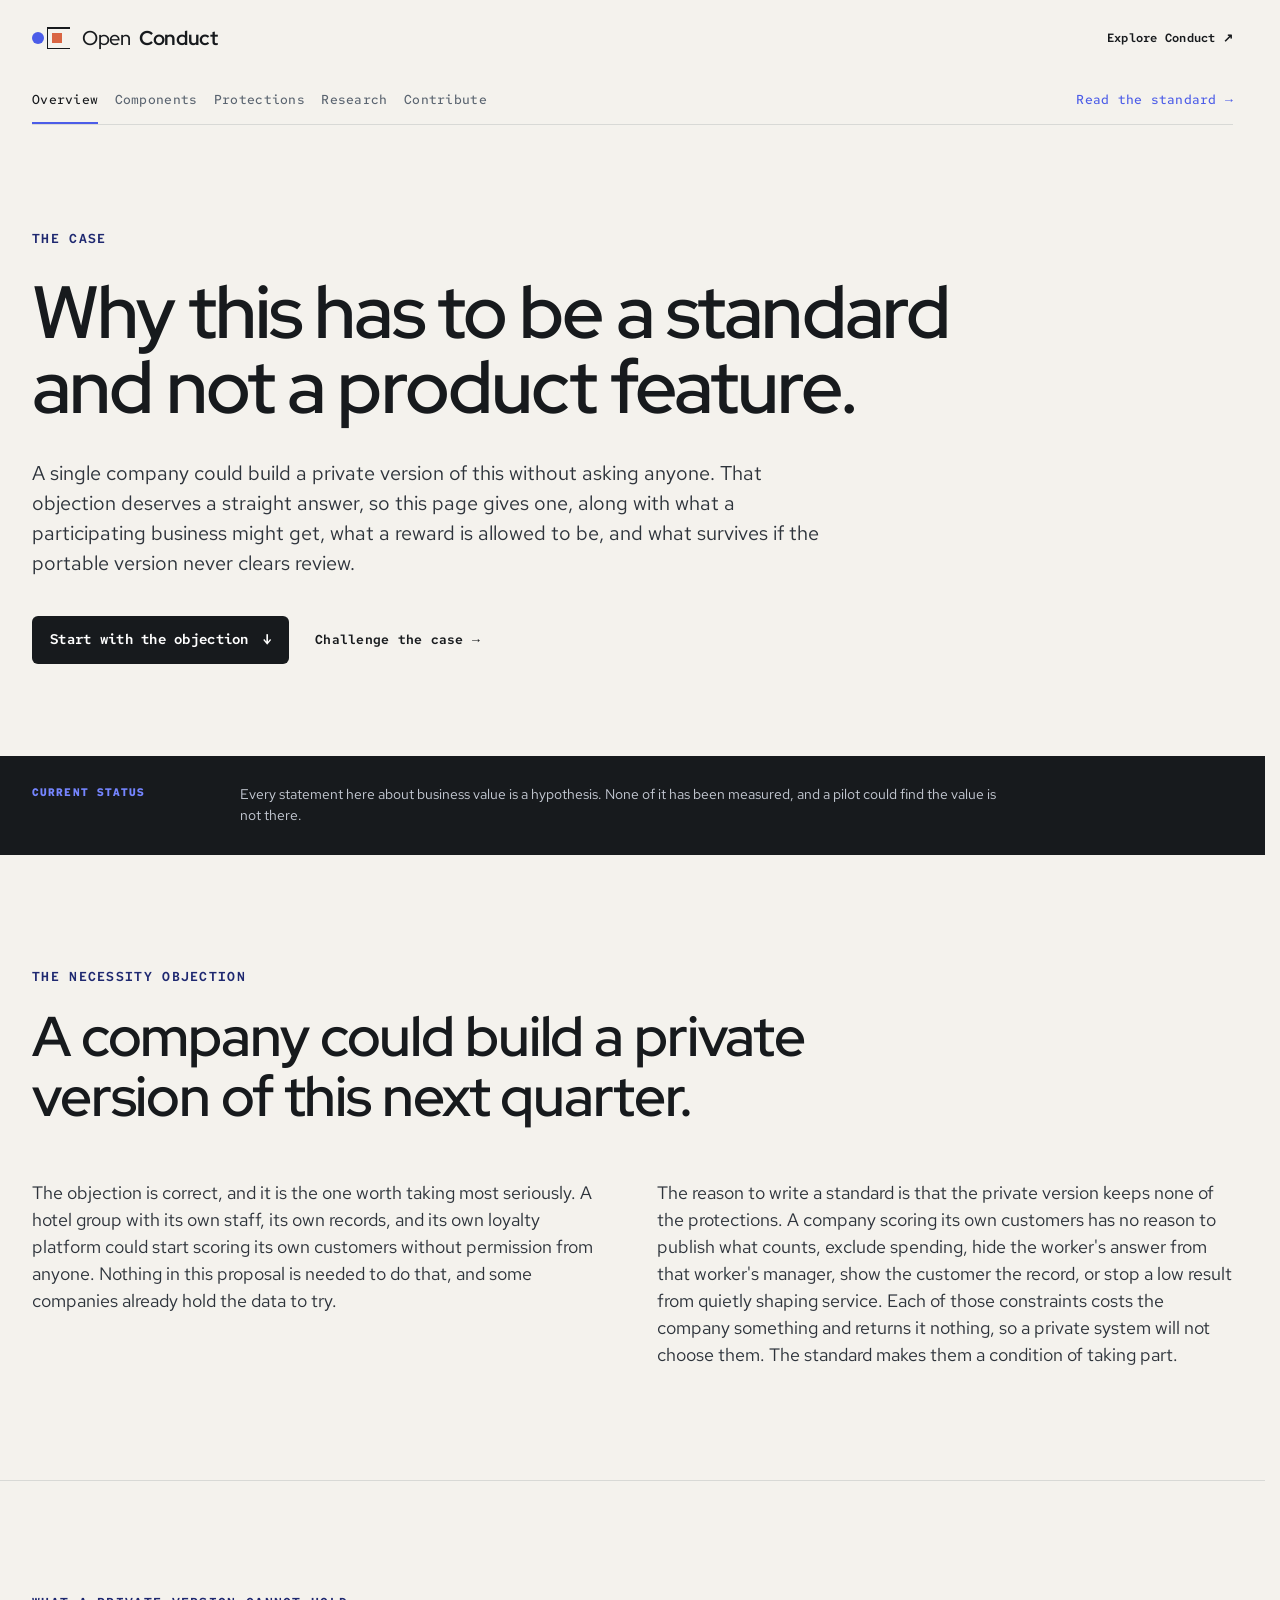
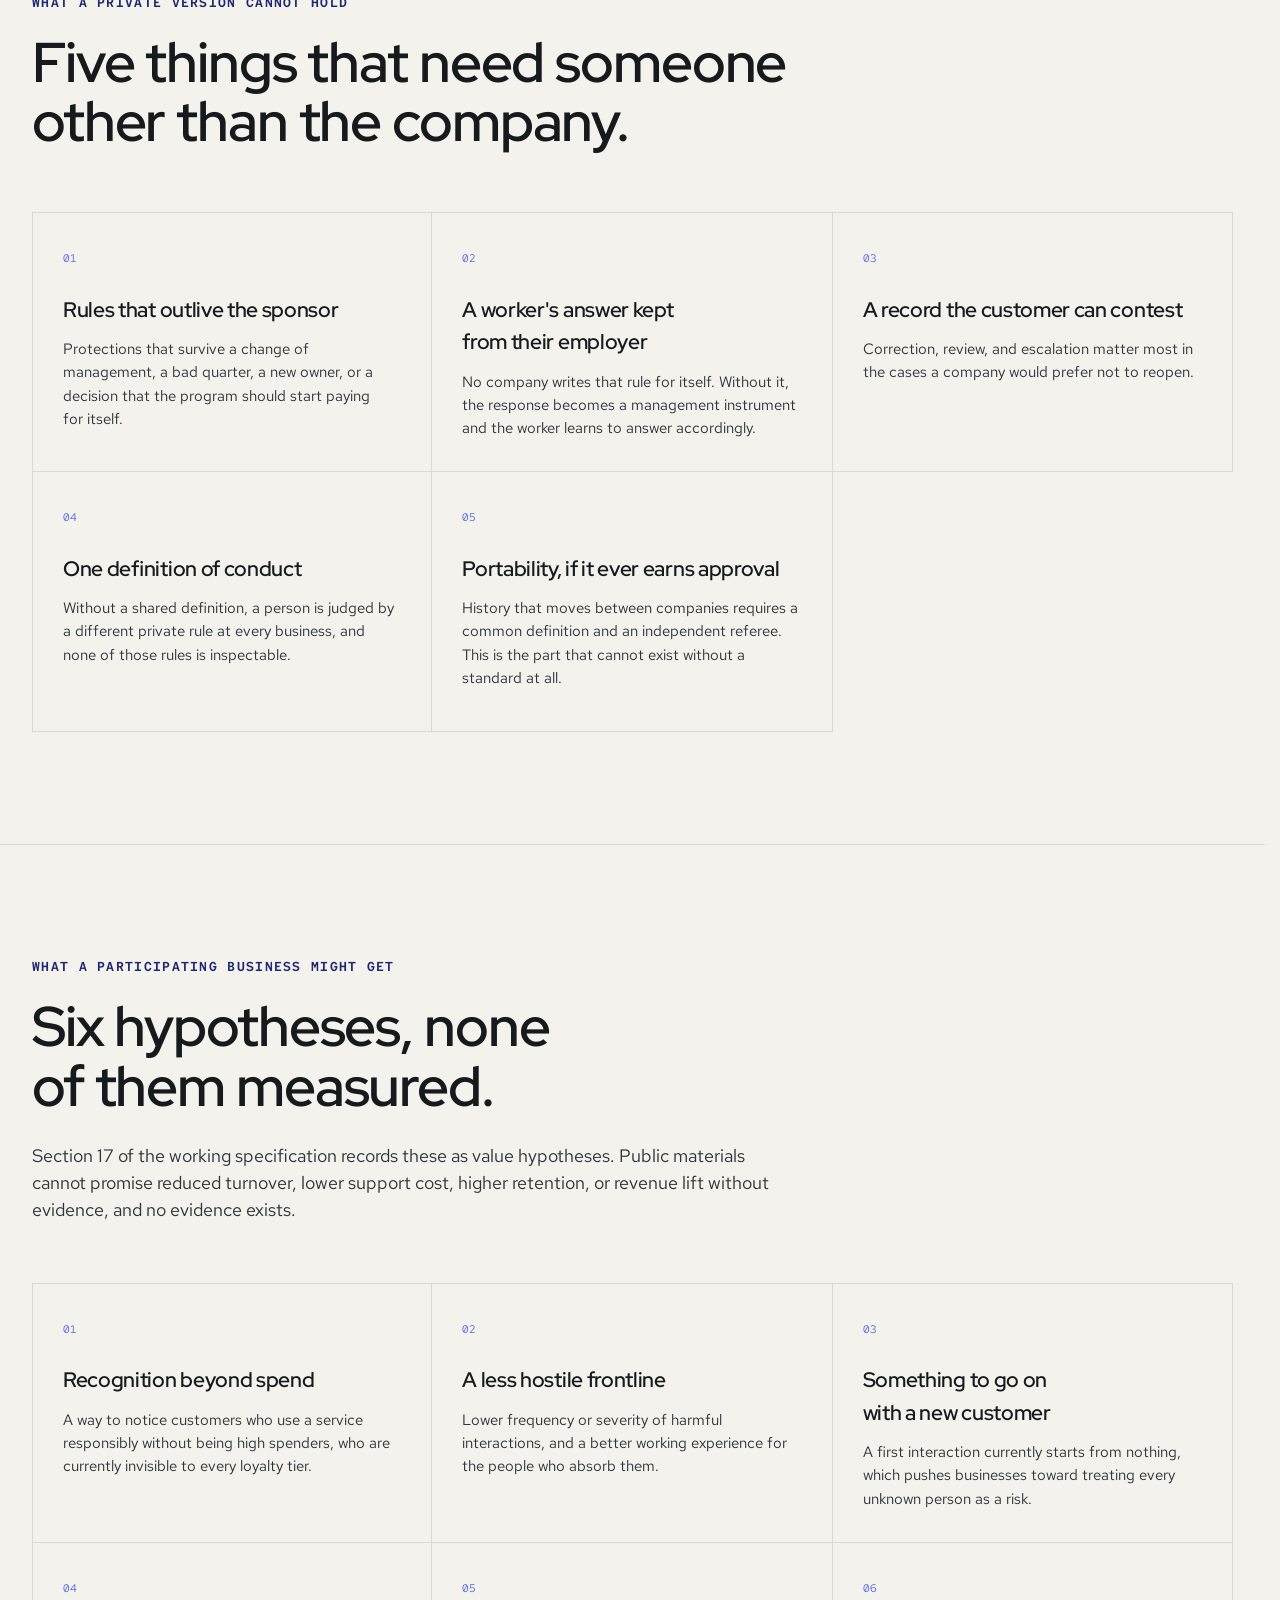
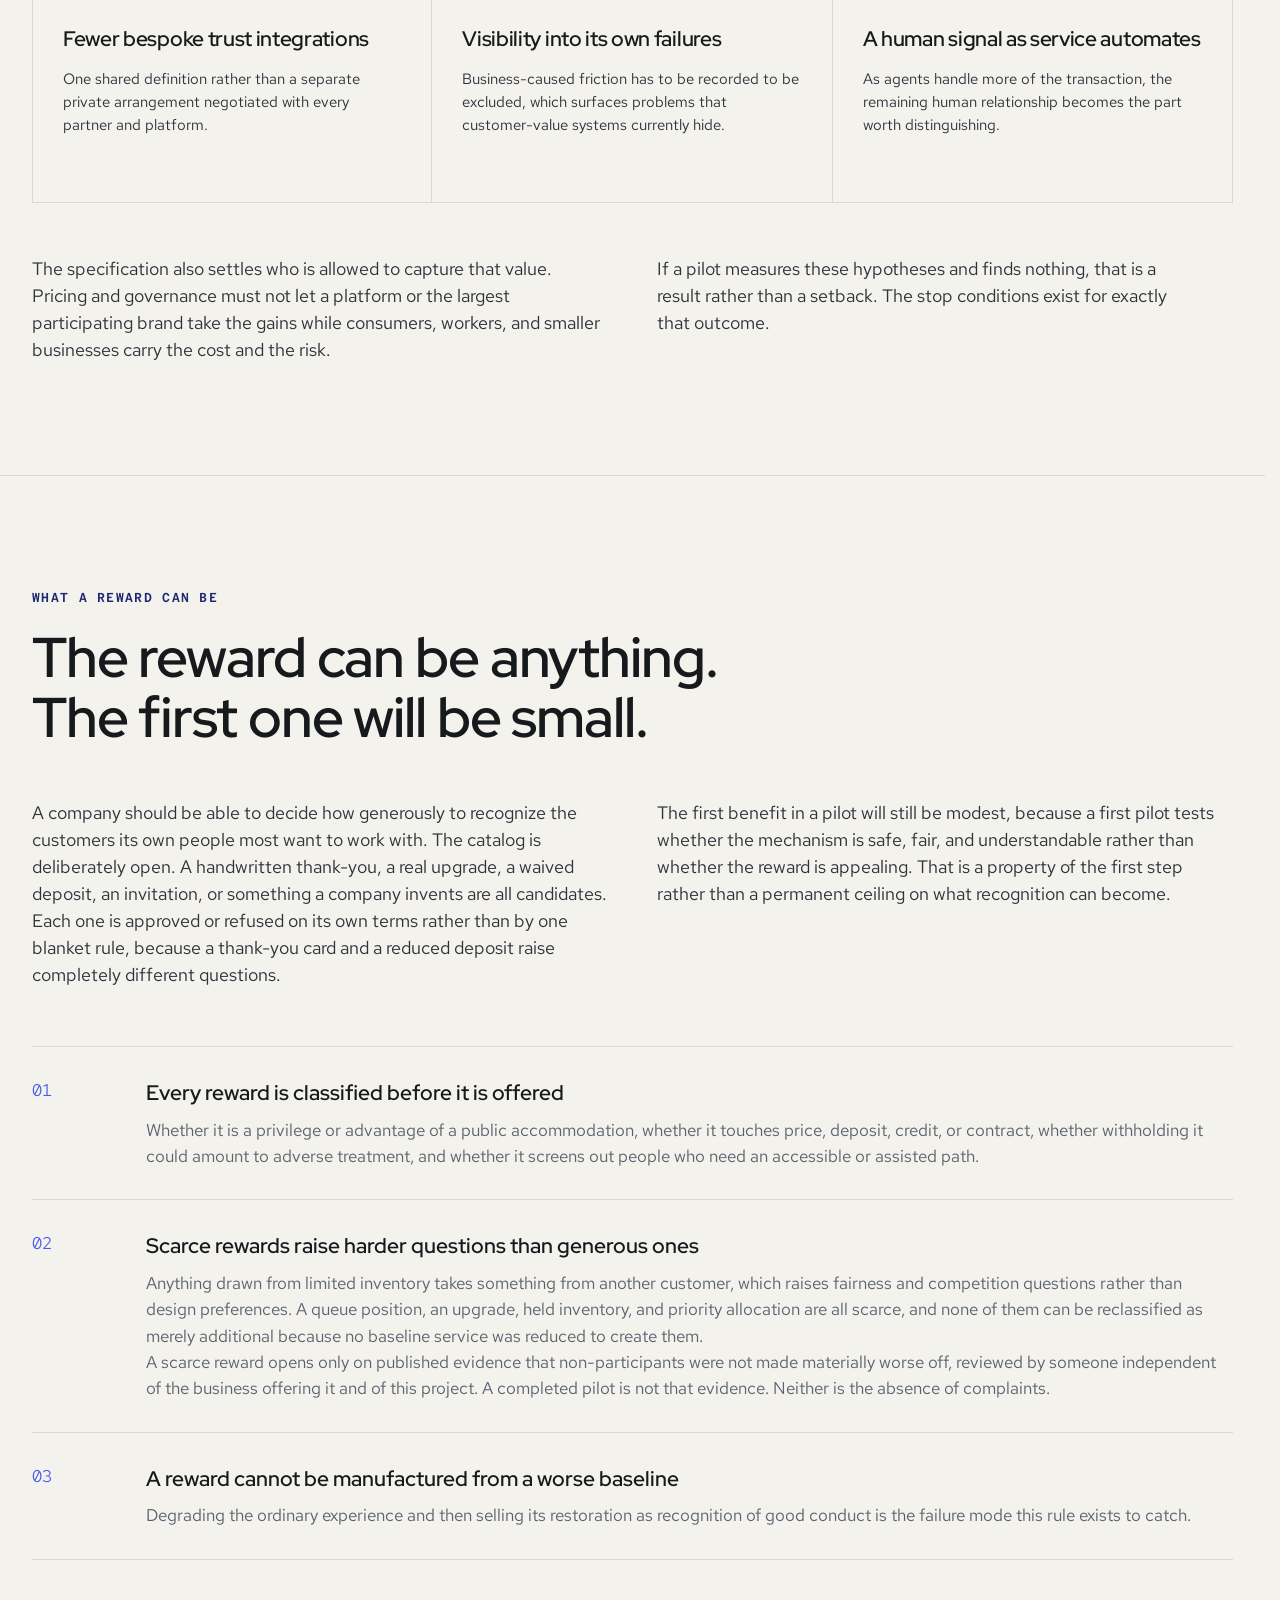
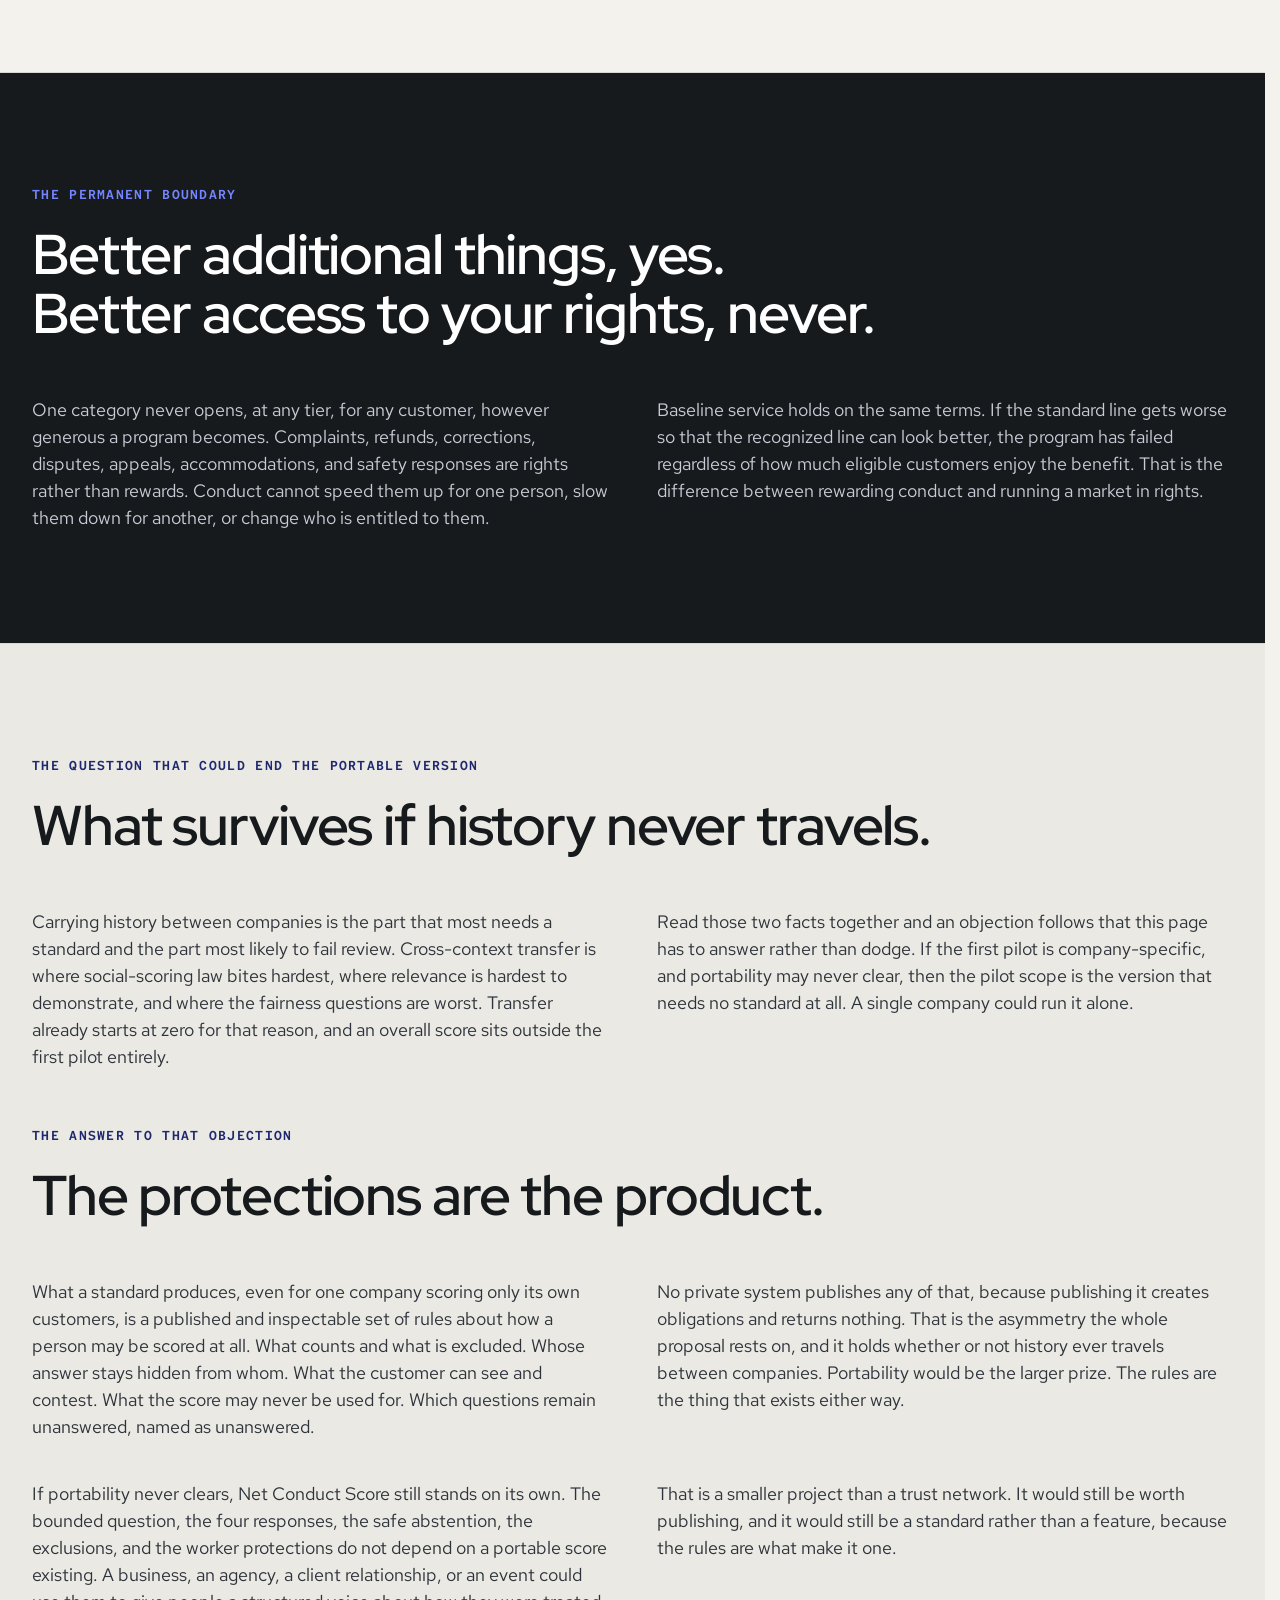
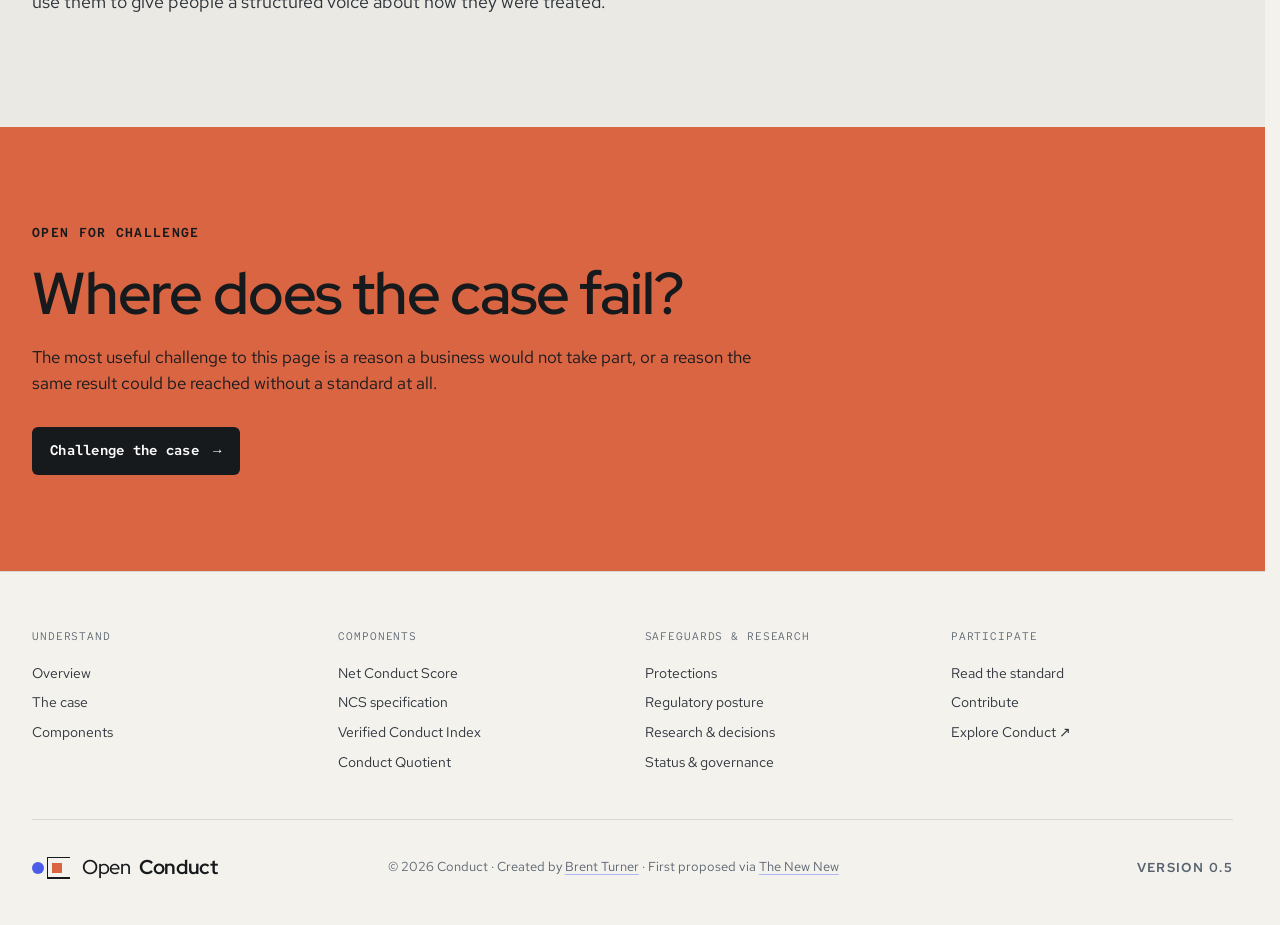
==== case-for-conduct/index.html @ 3ebb817b "major copy updates" ====
<!DOCTYPE html>
<html lang="en">
<head>
  <meta charset="utf-8">
  <meta name="viewport" content="width=device-width, initial-scale=1">
  <title>The Case for a Standard | Open Conduct</title>
  <meta name="description" content="Why customer conduct needs a shared standard rather than a private company feature, what a participating business might get, what a benefit is allowed to be, and what survives if portability never clears review.">
  <meta name="robots" content="index,follow,max-image-preview:large,max-snippet:-1,max-video-preview:-1">
  <meta name="theme-color" content="#f4f2ed">
  <meta name="color-scheme" content="light dark">
  <link rel="canonical" href="https://openconduct.org/case-for-conduct">
  <link rel="stylesheet" href="../assets/site.css">
  <link rel="icon" href="../favicon.ico" sizes="32x32">
  <link rel="icon" href="../favicon.svg" type="image/svg+xml">
  <link rel="apple-touch-icon" href="../apple-touch-icon.png">
  <link rel="manifest" href="../site.webmanifest">
  <meta property="og:type" content="website">
  <meta property="og:locale" content="en_US">
  <meta property="og:site_name" content="Open Conduct">
  <meta property="og:title" content="The Case for a Standard | Open Conduct">
  <meta property="og:description" content="Why customer conduct needs a shared standard rather than a private company feature, what a participating business might get, what a benefit is allowed to be, and what survives if portability never clears review.">
  <meta property="og:url" content="https://openconduct.org/case-for-conduct">
  <meta property="og:image" content="https://openconduct.org/og.png">
  <meta property="og:image:width" content="1200">
  <meta property="og:image:height" content="630">
  <meta property="og:image:alt" content="Good conduct should count. Conduct and Open Conduct.">
  <meta name="twitter:card" content="summary_large_image">
  <meta name="twitter:title" content="The Case for a Standard | Open Conduct">
  <meta name="twitter:description" content="Why customer conduct needs a shared standard rather than a private company feature, what a participating business might get, what a benefit is allowed to be, and what survives if portability never clears review.">
  <meta name="twitter:image" content="https://openconduct.org/og.png">
  <script type="application/ld+json">
  {"@context":"https://schema.org","@graph":[{"@type":"WebSite","@id":"https://openconduct.org/#website","url":"https://openconduct.org/","name":"Open Conduct","inLanguage":"en-US"},{"@type":"Person","@id":"https://brentturner.is/#person","name":"Brent Turner","url":"https://brentturner.is/"},{"@type":"WebPage","@id":"https://openconduct.org/case-for-conduct#page","url":"https://openconduct.org/case-for-conduct","name":"The Case for a Standard | Open Conduct","description":"Why customer conduct needs a shared standard rather than a private company feature, what a participating business might get, what a benefit is allowed to be, and what survives if portability never clears review.","isPartOf":{"@id":"https://openconduct.org/#website"},"author":{"@id":"https://brentturner.is/#person"},"inLanguage":"en-US","dateModified":"2026-08-22"}]}
  </script>
</head>
<body>
  <main class="open-site open-editorial-site">
    <a class="skip-link" href="#open-main">Skip to content</a>
    <header class="open-header">
      <a class="open-wordmark" aria-label="Open Conduct home" href="../"><span class="open-mark" aria-hidden="true"><span class="open-mark-frame"></span><span class="open-mark-circle"></span><span class="open-mark-square"></span></span><span><em>Open</em> Conduct</span></a>
      <div class="open-utility">
        <a href="https://conduct.is/" target="_blank" rel="noopener noreferrer">Explore Conduct <span aria-hidden="true">↗</span></a>
      </div>
      <input type="checkbox" id="nav-toggle" class="nav-toggle" aria-hidden="true">
      <label for="nav-toggle" class="nav-toggle-btn" aria-label="Toggle navigation"><span></span></label>
      <nav class="open-primary-nav" aria-label="Open Conduct navigation">
        <a class="is-active" href="../">Overview</a><a href="../components/">Components</a><a href="../protections/">Protections</a><a href="../library/">Research</a><a href="../contribute/">Contribute</a><a class="nav-spec-link" href="../standard/0.5/conduct-quotient/">Read the standard →</a>
      </nav>
    </header>
    <div id="open-main">
      <header class="editorial-hero">
        <p class="document-type">THE CASE</p>
        <h1>Why this has to be a standard and not a product feature.</h1>
        <p>A single company could build a private version of this without asking anyone. That objection deserves a straight answer, so this page gives one, along with what a participating business might get, what a reward is allowed to be, and what survives if the portable version never clears review.</p>
        <div class="editorial-actions">
          <a class="button button-ink" href="#necessity">Start with the objection <span aria-hidden="true">↓</span></a><a class="text-action" href="../contribute/">Challenge the case <span aria-hidden="true">→</span></a>
        </div>
      </header>
      <aside class="editorial-status">
        <strong>CURRENT STATUS</strong>
        <p>Every statement here about business value is a hypothesis. None of it has been measured, and a pilot could find the value is not there.</p>
      </aside>
      <section class="editorial-section" id="necessity">
        <div class="editorial-heading">
          <p class="document-type">THE NECESSITY OBJECTION</p>
          <h2>A company could build a private version of this next quarter.</h2>
        </div>
        <div class="two-column-copy">
          <p>The objection is correct, and it is the one worth taking most seriously. A hotel group with its own staff, its own records, and its own loyalty platform could start scoring its own customers without permission from anyone. Nothing in this proposal is needed to do that, and some companies already hold the data to try.</p>
          <p>The reason to write a standard is that the private version keeps none of the protections. A company scoring its own customers has no reason to publish what counts, exclude spending, hide the worker's answer from that worker's manager, show the customer the record, or stop a low result from quietly shaping service. Each of those constraints costs the company something and returns it nothing, so a private system will not choose them. The standard makes them a condition of taking part.</p>
        </div>
      </section>
      <section class="editorial-section" id="only-a-standard">
        <div class="editorial-heading">
          <p class="document-type">WHAT A PRIVATE VERSION CANNOT HOLD</p>
          <h2>Five things that need someone other than the company.</h2>
        </div>
        <div class="promise-grid">
          <article>
            <span>01</span>
            <h3>Rules that outlive the sponsor</h3>
            <p>Protections that survive a change of management, a bad quarter, a new owner, or a decision that the program should start paying for itself.</p>
          </article>
          <article>
            <span>02</span>
            <h3>A worker's answer kept from their employer</h3>
            <p>No company writes that rule for itself. Without it, the response becomes a management instrument and the worker learns to answer accordingly.</p>
          </article>
          <article>
            <span>03</span>
            <h3>A record the customer can contest</h3>
            <p>Correction, review, and escalation matter most in the cases a company would prefer not to reopen.</p>
          </article>
          <article>
            <span>04</span>
            <h3>One definition of conduct</h3>
            <p>Without a shared definition, a person is judged by a different private rule at every business, and none of those rules is inspectable.</p>
          </article>
          <article>
            <span>05</span>
            <h3>Portability, if it ever earns approval</h3>
            <p>History that moves between companies requires a common definition and an independent referee. This is the part that cannot exist without a standard at all.</p>
          </article>
        </div>
      </section>
      <section class="editorial-section" id="business-value">
        <div class="editorial-heading">
          <p class="document-type">WHAT A PARTICIPATING BUSINESS MIGHT GET</p>
          <h2>Six hypotheses, none of them measured.</h2>
          <p>Section 17 of the <a href="../downloads/open-conduct-v0.5-public-record/01-working-specification.md">working specification</a> records these as value hypotheses. Public materials cannot promise reduced turnover, lower support cost, higher retention, or revenue lift without evidence, and no evidence exists.</p>
        </div>
        <div class="promise-grid">
          <article>
            <span>01</span>
            <h3>Recognition beyond spend</h3>
            <p>A way to notice customers who use a service responsibly without being high spenders, who are currently invisible to every loyalty tier.</p>
          </article>
          <article>
            <span>02</span>
            <h3>A less hostile frontline</h3>
            <p>Lower frequency or severity of harmful interactions, and a better working experience for the people who absorb them.</p>
          </article>
          <article>
            <span>03</span>
            <h3>Something to go on with a new customer</h3>
            <p>A first interaction currently starts from nothing, which pushes businesses toward treating every unknown person as a risk.</p>
          </article>
          <article>
            <span>04</span>
            <h3>Fewer bespoke trust integrations</h3>
            <p>One shared definition rather than a separate private arrangement negotiated with every partner and platform.</p>
          </article>
          <article>
            <span>05</span>
            <h3>Visibility into its own failures</h3>
            <p>Business-caused friction has to be recorded to be excluded, which surfaces problems that customer-value systems currently hide.</p>
          </article>
          <article>
            <span>06</span>
            <h3>A human signal as service automates</h3>
            <p>As agents handle more of the transaction, the remaining human relationship becomes the part worth distinguishing.</p>
          </article>
        </div>
        <div class="two-column-copy">
          <p>The specification also settles who is allowed to capture that value. Pricing and governance must not let a platform or the largest participating brand take the gains while consumers, workers, and smaller businesses carry the cost and the risk.</p>
          <p>If a pilot measures these hypotheses and finds nothing, that is a result rather than a setback. The stop conditions exist for exactly that outcome.</p>
        </div>
      </section>
      <section class="editorial-section" id="benefits">
        <div class="editorial-heading">
          <p class="document-type">WHAT A REWARD CAN BE</p>
          <h2>The reward can be anything. The first one will be small.</h2>
        </div>
        <div class="two-column-copy">
          <p>A company should be able to decide how generously to recognize the customers its own people most want to work with. The catalog is deliberately open. A handwritten thank-you, a real upgrade, a waived deposit, an invitation, or something a company invents are all candidates. Each one is approved or refused on its own terms rather than by one blanket rule, because a thank-you card and a reduced deposit raise completely different questions.</p>
          <p>The first benefit in a pilot will still be modest, because a first pilot tests whether the mechanism is safe, fair, and understandable rather than whether the reward is appealing. That is a property of the first step rather than a permanent ceiling on what recognition can become.</p>
        </div>
        <div class="prohibited-list">
          <article>
            <span>01</span>
            <div>
              <h3>Every reward is classified before it is offered</h3>
              <p>Whether it is a privilege or advantage of a public accommodation, whether it touches price, deposit, credit, or contract, whether withholding it could amount to adverse treatment, and whether it screens out people who need an accessible or assisted path.</p>
            </div>
          </article>
          <article>
            <span>02</span>
            <div>
              <h3>Scarce rewards raise harder questions than generous ones</h3>
              <p>Anything drawn from limited inventory takes something from another customer, which raises fairness and competition questions rather than design preferences. A queue position, an upgrade, held inventory, and priority allocation are all scarce, and none of them can be reclassified as merely additional because no baseline service was reduced to create them.</p>
              <p>A scarce reward opens only on published evidence that non-participants were not made materially worse off, reviewed by someone independent of the business offering it and of this project. A completed pilot is not that evidence. Neither is the absence of complaints.</p>
            </div>
          </article>
          <article>
            <span>03</span>
            <div>
              <h3>A reward cannot be manufactured from a worse baseline</h3>
              <p>Degrading the ordinary experience and then selling its restoration as recognition of good conduct is the failure mode this rule exists to catch.</p>
            </div>
          </article>
        </div>
      </section>
      <section class="editorial-section editorial-ink" id="boundary">
        <div class="editorial-heading">
          <p class="document-type">THE PERMANENT BOUNDARY</p>
          <h2>Better additional things, yes. Better access to your rights, never.</h2>
        </div>
        <div class="two-column-copy">
          <p>One category never opens, at any tier, for any customer, however generous a program becomes. Complaints, refunds, corrections, disputes, appeals, accommodations, and safety responses are rights rather than rewards. Conduct cannot speed them up for one person, slow them down for another, or change who is entitled to them.</p>
          <p>Baseline service holds on the same terms. If the standard line gets worse so that the recognized line can look better, the program has failed regardless of how much eligible customers enjoy the benefit. That is the difference between rewarding conduct and running a market in rights.</p>
        </div>
      </section>
      <section class="editorial-section editorial-soft" id="if-portability-fails">
        <div class="editorial-heading">
          <p class="document-type">THE QUESTION THAT COULD END THE PORTABLE VERSION</p>
          <h2>What survives if history never travels.</h2>
        </div>
        <div class="two-column-copy">
          <p>Carrying history between companies is the part that most needs a standard and the part most likely to fail review. Cross-context transfer is where social-scoring law bites hardest, where relevance is hardest to demonstrate, and where the fairness questions are worst. Transfer already starts at zero for that reason, and an overall score sits outside the first pilot entirely.</p>
          <p>Read those two facts together and an objection follows that this page has to answer rather than dodge. If the first pilot is company-specific, and portability may never clear, then the pilot scope is the version that needs no standard at all. A single company could run it alone.</p>
        </div>
        <div class="editorial-heading" style="margin-top: 56px;">
          <p class="document-type">THE ANSWER TO THAT OBJECTION</p>
          <h2>The protections are the product.</h2>
        </div>
        <div class="two-column-copy">
          <p>What a standard produces, even for one company scoring only its own customers, is a published and inspectable set of rules about how a person may be scored at all. What counts and what is excluded. Whose answer stays hidden from whom. What the customer can see and contest. What the score may never be used for. Which questions remain unanswered, named as unanswered.</p>
          <p>No private system publishes any of that, because publishing it creates obligations and returns nothing. That is the asymmetry the whole proposal rests on, and it holds whether or not history ever travels between companies. Portability would be the larger prize. The rules are the thing that exists either way.</p>
        </div>
        <div class="two-column-copy" style="margin-top: 40px;">
          <p>If portability never clears, Net Conduct Score still stands on its own. The bounded question, the four responses, the safe abstention, the exclusions, and the worker protections do not depend on a portable score existing. A business, an agency, a client relationship, or an event could use them to give people a structured voice about how they were treated.</p>
          <p>That is a smaller project than a trust network. It would still be worth publishing, and it would still be a standard rather than a feature, because the rules are what make it one.</p>
        </div>
      </section>
      <section class="editorial-cta">
        <p class="document-type">OPEN FOR CHALLENGE</p>
        <h2>Where does the case fail?</h2>
        <p>The most useful challenge to this page is a reason a business would not take part, or a reason the same result could be reached without a standard at all.</p><a class="button button-ink" href="../contribute/">Challenge the case <span aria-hidden="true">→</span></a>
      </section>
    </div>
    <footer class="open-footer">
      <nav class="footer-nav" aria-label="Open Conduct pages">
        <div class="footer-nav-group">
          <p>Understand</p>
          <a href="../">Overview</a>
          <a href="../case-for-conduct/">The case</a>
          <a href="../components/">Components</a>
        </div>
        <div class="footer-nav-group">
          <p>Components</p>
          <a href="../netconductscore/">Net Conduct Score</a>
          <a href="../standard/0.5/net-conduct-score/">NCS specification</a>
          <a href="../verifiedconductindex/">Verified Conduct Index</a>
          <a href="../standard/0.5/conduct-quotient/">Conduct Quotient</a>
        </div>
        <div class="footer-nav-group">
          <p>Safeguards &amp; research</p>
          <a href="../protections/">Protections</a>
          <a href="../regulatory-posture/">Regulatory posture</a>
          <a href="../library/">Research &amp; decisions</a>
          <a href="../status/">Status &amp; governance</a>
        </div>
        <div class="footer-nav-group">
          <p>Participate</p>
          <a href="../standard/0.5/conduct-quotient/">Read the standard</a>
          <a href="../contribute/">Contribute</a>
          <a href="https://conduct.is/" target="_blank" rel="noopener noreferrer">Explore Conduct <span aria-hidden="true">↗</span></a>
        </div>
      </nav>
      <div class="footer-meta">
        <div class="open-wordmark">
          <span class="open-mark" aria-hidden="true"><span class="open-mark-frame"></span><span class="open-mark-circle"></span><span class="open-mark-square"></span></span><span><em>Open</em> Conduct</span>
        </div>
        <p class="footer-origin">© <script>document.write(new Date().getFullYear())</script> Conduct · Created by <a href="https://brentturner.is">Brent Turner</a> · First proposed via <a href="https://thenewnew.is/p/conduct-quotient-cq-net-conduct-score-ncs">The New New</a></p>
        <p class="footer-version">VERSION 0.5</p>
      </div>
    </footer>
  </main>
</body>
</html>
---- assets/site.css ----
/* Self-hosted variable fonts — SIL Open Font License 1.1 */

@font-face {
  font-family: "Red Hat Display";
  font-style: normal;
  font-weight: 300 900;
  font-display: swap;
  src: url("fonts/RedHatDisplay-VF.woff2") format("woff2");
}

@font-face {
  font-family: "Red Hat Display";
  font-style: italic;
  font-weight: 300 900;
  font-display: swap;
  src: url("fonts/RedHatDisplay-Italic-VF.woff2") format("woff2");
}

@font-face {
  font-family: "Red Hat Text";
  font-style: normal;
  font-weight: 300 700;
  font-display: swap;
  src: url("fonts/RedHatText-VF.woff2") format("woff2");
}

@font-face {
  font-family: "Red Hat Text";
  font-style: italic;
  font-weight: 300 700;
  font-display: swap;
  src: url("fonts/RedHatText-Italic-VF.woff2") format("woff2");
}

@font-face {
  font-family: "Red Hat Mono";
  font-style: normal;
  font-weight: 300 700;
  font-display: swap;
  src: url("fonts/RedHatMono-Variable.woff2") format("woff2");
}

@font-face {
  font-family: "Red Hat Mono";
  font-style: italic;
  font-weight: 300 700;
  font-display: swap;
  src: url("fonts/RedHatMono-Italic-Variable.woff2") format("woff2");
}

:root {
  --midnight: #090c18;
  --night-surface: #121725;
  --paper: #f4f2ed;
  --white: #ffffff;
  --ink: #171a1d;
  --quiet-ink: #5a6470;
  --hairline-light: #d8d9d6;
  --hairline-dark: #293142;
  --indigo: #4b5ce8;
  --bright-indigo: #7585ff;
  --coral: #d96543;
  --soft-coral: #ff9a7c;

  /* Extended palette — text on dark backgrounds */
  --muted-light: #c8ccda;
  --muted-medium: #9da5b8;
  --muted-warm: #aeb5c6;
  --muted-body: #c7ccd6;

  /* Extended palette — text on light backgrounds */
  --deep-indigo: #1e2870;
  --deep-coral: #4c2115;
  --spec-body: #2d333b;

  /* Extended palette — backgrounds and accents */
  --indigo-wash: #e5e7f8;
  --warm-paper: #ebe9e3;
  --bright-indigo-hover: #8a98ff;
  --warm-coral-bg: #e57a58;
  --border-dark: #343a46;

  /* Typography */
  --font-display: "Red Hat Display", "Helvetica Neue", Arial, sans-serif;
  --font-text: "Red Hat Text", "Helvetica Neue", Arial, sans-serif;
  --font-mono: "Red Hat Mono", "SFMono-Regular", Consolas, "Liberation Mono", monospace;
  --font-sans: var(--font-text);
  --font-serif: var(--font-display);
  --site-width: 1440px;

  /* Spacing scale — section rhythm */
  --section-sm: 80px;
  --section-md: 112px;
  --section-lg: 140px;
}

* {
  box-sizing: border-box;
}

html {
  scroll-behavior: smooth;
  scrollbar-gutter: stable;
}

body {
  margin: 0;
  background: var(--paper);
  color: var(--ink);
  font-family: var(--font-text);
  font-size: 17px;
  font-feature-settings: "kern" 1, "liga" 1, "calt" 1;
  font-variant-ligatures: common-ligatures contextual;
  line-height: 1.55;
  text-rendering: optimizeLegibility;
  -webkit-font-smoothing: antialiased;
}

h1,
h2,
h3 {
  text-wrap: balance;
  hyphens: none;
}

p,
li {
  text-wrap: pretty;
  hyphens: none;
}

blockquote,
.question-callout {
  hanging-punctuation: first last;
}

a {
  color: inherit;
  text-decoration: none;
}

button,
input {
  font: inherit;
}

.skip-link {
  background: var(--white);
  color: var(--ink);
  left: 16px;
  padding: 10px 14px;
  position: fixed;
  top: -80px;
  z-index: 1000;
}

.skip-link:focus {
  top: 16px;
}

:focus-visible {
  outline: 3px solid var(--bright-indigo);
  outline-offset: 3px;
}

.sr-only {
  clip: rect(0, 0, 0, 0);
  clip-path: inset(50%);
  height: 1px;
  overflow: hidden;
  position: absolute;
  white-space: nowrap;
  width: 1px;
}

.eyebrow,
.document-type,
.mini-label,
.model-number,
.footer-version {
  font-family: var(--font-mono);
  font-size: 13px;
  font-weight: 600;
  letter-spacing: 0.1em;
  margin: 0;
  text-transform: uppercase;
}

.button {
  align-items: center;
  border-radius: 6px;
  display: inline-flex;
  font-family: var(--font-mono);
  font-size: 14px;
  font-weight: 600;
  gap: 14px;
  justify-content: space-between;
  letter-spacing: 0.02em;
  min-height: 48px;
  padding: 0 18px;
  transition: background-color 160ms ease, color 160ms ease, transform 160ms ease;
}

.button:hover {
  transform: translateY(-1px);
}

.button-primary {
  background: var(--bright-indigo);
  color: var(--midnight);
}

.button-primary:hover {
  background: var(--bright-indigo-hover);
}

.button-dark-outline {
  border: 1px solid var(--hairline-dark);
  color: var(--white);
}

.button-dark-outline:hover {
  border-color: var(--bright-indigo);
}

.button-ink {
  background: var(--ink);
  color: var(--white);
}

.button-ink:hover {
  background: var(--indigo);
}

/* Conduct */

.conduct-site {
  background: var(--midnight);
  color: var(--white);
  overflow: hidden;
}

.conduct-nav {
  align-items: center;
  border-bottom: 1px solid var(--hairline-dark);
  display: grid;
  gap: 32px;
  grid-template-columns: 1fr auto 1fr;
  height: 80px;
  margin: 0 auto;
  max-width: var(--site-width);
  padding: 0 40px;
  position: relative;
  z-index: 20;
}

.conduct-brand {
  align-items: center;
  display: inline-flex;
  font-size: 23px;
  font-weight: 800;
  gap: 10px;
  letter-spacing: -0.02em;
  width: max-content;
}

.brand-mark {
  display: inline-block;
  height: 28px;
  position: relative;
  width: 29px;
}

.brand-frame {
  border-left: 2px solid currentColor;
  height: 22px;
  left: 1px;
  position: absolute;
  top: 3px;
  width: 27px;
}

.brand-frame::before,
.brand-frame::after {
  background: currentColor;
  content: "";
  height: 2px;
  left: 0;
  position: absolute;
  width: 25px;
}

.brand-frame::before {
  top: 0;
}

.brand-frame::after {
  bottom: 0;
}

.brand-circle {
  background: var(--bright-indigo);
  border-radius: 50%;
  height: 13px;
  left: 5px;
  position: absolute;
  top: 7.5px;
  width: 13px;
  z-index: 3;
}

.brand-square {
  background: var(--soft-coral);
  height: 12px;
  left: 14px;
  position: absolute;
  top: 8px;
  width: 12px;
  z-index: 2;
}

.conduct-nav nav {
  align-items: center;
  display: flex;
  gap: 28px;
}

.conduct-nav nav a,
.nav-action {
  color: var(--muted-light);
  font-size: 13px;
  font-weight: 500;
  white-space: nowrap;
}

.conduct-nav nav a:hover,
.nav-action:hover {
  color: var(--white);
}

.conduct-mobile-nav { display: none; }

.nav-action {
  justify-self: end;
}

.conduct-hero {
  display: grid;
  grid-template-columns: minmax(0, 0.92fr) minmax(480px, 1.08fr);
  margin: 0 auto;
  max-width: var(--site-width);
  min-height: calc(100vh - 80px);
  min-height: calc(100svh - 80px);
  padding: 88px 40px 96px;
  position: relative;
}

.hero-copy {
  align-self: center;
  max-width: 650px;
  position: relative;
  z-index: 5;
}

.dark-eyebrow {
  color: var(--bright-indigo);
}

.hero-copy h1 {
  font-size: clamp(64px, 6.7vw, 102px);
  font-weight: 700;
  letter-spacing: -0.01em;
  line-height: 1.02;
  margin: 28px 0 32px;
  max-width: 780px;
}

.hero-lead {
  color: var(--muted-light);
  font-size: 20px;
  line-height: 1.55;
  margin: 0;
  max-width: 630px;
}

.hero-actions {
  display: flex;
  flex-wrap: wrap;
  gap: 12px;
  margin-top: 38px;
}

.hero-status {
  border-left: 2px solid var(--soft-coral);
  color: var(--muted-medium);
  font-size: 12px;
  line-height: 1.55;
  margin: 34px 0 0;
  max-width: 500px;
  padding-left: 14px;
}

.hero-geometry {
  align-self: center;
  height: min(700px, 70vw);
  justify-self: stretch;
  min-height: 580px;
  position: relative;
}

.geometry-grid {
  background-image: linear-gradient(var(--hairline-dark) 1px, transparent 1px), linear-gradient(90deg, var(--hairline-dark) 1px, transparent 1px);
  background-size: 48px 48px;
  height: 82%;
  opacity: 0.34;
  position: absolute;
  right: -30%;
  top: 10%;
  transform: perspective(900px) rotateY(-22deg) rotateZ(-8deg);
  width: 110%;
}

.geometry-frame {
  border: 2px solid var(--bright-indigo);
  border-right-color: transparent;
  position: absolute;
}

.geometry-frame-back {
  height: 64%;
  opacity: 0.35;
  right: 3%;
  top: 4%;
  transform: rotate(13deg);
  width: 61%;
}

.geometry-frame-front {
  bottom: 8%;
  height: 64%;
  right: 12%;
  transform: rotate(-7deg);
  width: 60%;
}

.geometry-circle,
.geometry-square {
  box-shadow: 0 26px 70px rgba(0, 0, 0, 0.35);
  position: absolute;
}

.geometry-circle {
  background: var(--bright-indigo);
  border-radius: 50%;
}

.geometry-circle-large {
  height: 220px;
  left: 8%;
  top: 12%;
  width: 220px;
}

.geometry-circle-small {
  background: transparent;
  border: 1px solid var(--soft-coral);
  bottom: 11%;
  height: 74px;
  left: 26%;
  width: 74px;
}

.geometry-square {
  background: var(--coral);
}

.geometry-square-large {
  bottom: 21%;
  height: 190px;
  right: 1%;
  transform: rotate(11deg);
  width: 190px;
}

.geometry-square-small {
  background: var(--night-surface);
  border: 1px solid var(--bright-indigo);
  height: 112px;
  left: 39%;
  top: 28%;
  transform: rotate(-9deg);
  width: 112px;
}

.geometry-proof {
  background: var(--white);
  bottom: 19%;
  height: 18px;
  position: absolute;
  right: 5%;
  transform: rotate(-7deg);
  width: 96px;
}

.geometry-label {
  color: var(--muted-medium);
  font-family: var(--font-mono);
  font-size: 10px;
  letter-spacing: 0.14em;
  position: absolute;
}

.geometry-label-human { left: 9%; top: 7%; }
.geometry-label-record { right: 1%; bottom: 17%; }
.geometry-label-context { right: 30%; top: 0; }
.geometry-label-proof { bottom: 13%; right: 3%; }

@keyframes settle-in {
  0% { opacity: 0; transform: translate3d(18px, -20px, 0) scale(0.96); }
  100% { opacity: 1; }
}

.hero-geometry > * {
  animation: settle-in 680ms cubic-bezier(0.22, 1, 0.36, 1) both;
}

.hero-geometry > :nth-child(3n + 1) { animation-delay: 80ms; }
.hero-geometry > :nth-child(3n + 2) { animation-delay: 160ms; }

.interface-preview-strip {
  background: var(--paper);
  color: var(--ink);
  display: grid;
  gap: 50px;
  grid-template-columns: 0.72fr 1.28fr;
  padding: 66px max(40px, calc((100vw - 1360px) / 2));
}

.interface-preview-strip .eyebrow { color: var(--indigo); }
.interface-preview-strip h2 { font-size: clamp(27px, 2.4vw, 36px); letter-spacing: -0.012em; line-height: 1.15; margin: 16px 0 18px; max-width: 500px; }
.interface-preview-strip > div:first-child > a { color: var(--indigo); font-size: 12px; font-weight: 600; }
.preview-thumbnails { display: grid; gap: 12px; grid-template-columns: repeat(4, 1fr); }
.preview-thumb { background: var(--white); border: 1px solid var(--hairline-light); min-height: 190px; padding: 18px; }
.thumb-label { color: var(--indigo); display: block; font-family: var(--font-mono); font-size: 7px; letter-spacing: 0.07em; margin-bottom: 18px; }
.preview-thumb > strong { display: block; font-size: 13px; line-height: 1.35; }
.customer-thumb p { border-top: 1px solid var(--hairline-light); display: grid; font-size: 8px; gap: 4px; margin: 12px 0 0; padding-top: 10px; }
.customer-thumb p b { color: var(--ink); font-size: 10px; font-weight: 700; }
.thumb-score { display: block; font-size: 29px; font-weight: 700; letter-spacing: -0.035em; line-height: 1; margin-top: 11px; }
.thumb-score small { color: var(--quiet-ink); font-size: 7px; font-weight: 500; letter-spacing: 0; margin-left: 4px; }
.worker-thumb-options { display: grid; gap: 4px; grid-template-columns: 1fr 1fr; margin-top: 13px; }
.worker-thumb-options span { background: var(--paper); font-size: 6.5px; line-height: 1.25; padding: 6px 5px; }
.worker-thumb-options .worker-thumb-abstain { border: 1px dashed var(--hairline-light); color: var(--quiet-ink); grid-column: 1 / -1; }
.choice-thumb > p { color: var(--quiet-ink); font-size: 7px; line-height: 1.5; margin: 11px 0 16px; }
.thumb-button { background: var(--indigo); color: var(--white); display: block; font-size: 7px; font-weight: 600; padding: 8px; text-align: center; }
.business-thumb .mini-proof-bar { background: var(--ink); display: block; height: 6px; margin: 7px 0 18px; width: 38px; }
.business-thumb > strong { color: var(--deep-indigo); font-size: 26px; }
.business-thumb > p { color: var(--quiet-ink); font-size: 8px; margin-top: 6px; }

.section-paper {
  background: var(--paper);
  color: var(--ink);
}

.section-midnight {
  background: var(--midnight);
  color: var(--white);
}

.section-coral {
  background: var(--warm-coral-bg);
  color: var(--midnight);
}

.section-kicker {
  align-items: center;
  display: flex;
  font-family: var(--font-mono);
  font-size: 11px;
  gap: 14px;
  letter-spacing: 0.12em;
  text-transform: uppercase;
}

.section-kicker span {
  align-items: center;
  border: 1px solid currentColor;
  display: inline-flex;
  height: 31px;
  justify-content: center;
  width: 31px;
}

.section-kicker p { margin: 0; }
.section-kicker-dark { color: var(--muted-medium); }

.conduct-problem {
  display: grid;
  gap: 72px 64px;
  grid-template-columns: 220px minmax(0, 1fr);
  padding: 120px max(40px, calc((100vw - 1360px) / 2));
}

.problem-copy h2,
.model-intro h2,
.experience-heading h2,
.proof-copy h2,
.risk-heading h2,
.status-panel h2,
.conduct-contribute h2 {
  font-size: clamp(42px, 4.5vw, 68px);
  font-weight: 700;
  letter-spacing: -0.015em;
  line-height: 1.06;
  margin: 0;
}

.problem-copy p,
.model-intro p,
.experience-heading p,
.proof-copy p,
.risk-heading p,
.status-panel > p:not(.eyebrow),
.conduct-contribute > p:not(.eyebrow) {
  color: var(--quiet-ink);
  font-size: 18px;
  margin: 28px 0 0;
  max-width: 720px;
}

.record-comparison {
  border: 1px solid var(--hairline-light);
  display: grid;
  grid-column: 2;
  grid-template-columns: 1fr 64px 1fr;
  min-height: 320px;
}

.record-column { padding: 42px; }
.record-column ul { list-style: none; margin: 34px 0 0; padding: 0; }
.record-column li { border-top: 1px solid var(--hairline-light); font-size: 19px; padding: 17px 0; }
.existing-record { color: var(--quiet-ink); }
.missing-record { background: var(--white); }
.missing-record .mini-label { color: var(--indigo); }

.record-divider {
  align-items: center;
  border-left: 1px solid var(--hairline-light);
  border-right: 1px solid var(--hairline-light);
  display: flex;
  justify-content: center;
}

.record-divider span {
  background: var(--indigo);
  height: 3px;
  position: relative;
  width: 24px;
}

.record-divider span::after {
  border-right: 2px solid var(--indigo);
  border-top: 2px solid var(--indigo);
  content: "";
  height: 7px;
  position: absolute;
  right: 0;
  top: -3px;
  transform: rotate(45deg);
  width: 7px;
}

.conduct-model,
.experience-section,
.proof-section,
.conduct-risks,
.conduct-status,
.conduct-contribute {
  padding: 120px max(40px, calc((100vw - 1360px) / 2));
}

.model-intro,
.proof-copy,
.risk-heading {
  display: grid;
  gap: 40px;
  grid-template-columns: minmax(0, 1.35fr) minmax(300px, 0.65fr);
  margin: 70px 0 90px 252px;
}

.model-intro p,
.conduct-contribute > p:not(.eyebrow) { color: var(--muted-warm); }

.model-steps {
  border-bottom: 1px solid var(--hairline-dark);
  border-top: 1px solid var(--hairline-dark);
  display: grid;
  grid-template-columns: repeat(3, 1fr);
  margin-left: 252px;
}

.model-step {
  min-height: 470px;
  padding: 42px 36px 48px;
}

.model-step + .model-step { border-left: 1px solid var(--hairline-dark); }

.primitive {
  height: 96px;
  margin-bottom: 58px;
  position: relative;
  width: 96px;
}

.primitive-circle { background: var(--bright-indigo); border-radius: 50%; }
.primitive-square { background: var(--soft-coral); }
.primitive-combined { border-left: 2px solid var(--white); width: 128px; }
.primitive-combined::before, .primitive-combined::after { background: var(--white); content: ""; height: 2px; left: 0; position: absolute; width: 126px; }
.primitive-combined::before { top: 0; }
.primitive-combined::after { bottom: 0; }
.primitive-combined-circle { background: var(--bright-indigo); border-radius: 50%; height: 66px; left: 22px; position: absolute; top: 15px; width: 66px; z-index: 2; }
.primitive-combined-square { background: var(--soft-coral); height: 60px; left: 67px; position: absolute; top: 18px; width: 60px; }
.model-number { color: var(--muted-medium); }
.model-step h3 { font-size: 24px; letter-spacing: -0.015em; margin: 15px 0 18px; }
.model-step p:last-child { color: var(--muted-warm); font-size: 15px; line-height: 1.7; margin: 0; }

.experience-heading {
  display: grid;
  gap: 40px;
  grid-template-columns: minmax(0, 1.35fr) minmax(300px, 0.65fr);
  margin: 70px 0 72px 252px;
}

.experience-grid {
  align-items: start;
  display: grid;
  gap: 20px;
  grid-template-columns: minmax(250px, 1.05fr) minmax(240px, 0.9fr) minmax(240px, 0.9fr) minmax(250px, 1.05fr);
}

.experience-grid > article { min-width: 0; }
.experience-step { align-items: center; border-top: 1px solid var(--hairline-light); display: flex; gap: 12px; margin-bottom: 20px; padding-top: 14px; }
.experience-step span { color: var(--indigo); font-family: var(--font-mono); font-size: 11px; }
.experience-step strong { font-size: 13px; }
.experience-caption { color: var(--quiet-ink); font-size: 12px; line-height: 1.6; margin: 18px 2px 0; }
.experience-disclaimer { border-top: 1px solid var(--hairline-light); color: var(--quiet-ink); font-size: 11px; margin: 42px 0 0; padding-top: 16px; }

.demo-device { background: #222732; border: 1px solid #303746; box-shadow: 0 24px 55px rgba(9, 12, 24, 0.13); color: var(--ink); overflow: hidden; }
.demo-tablet { border-radius: 15px; }
.demo-phone { border-radius: 28px; margin-left: auto; margin-right: auto; max-width: 290px; }
.demo-terminal { border-radius: 9px; }
.demo-toolbar { align-items: center; color: #bbc2d0; display: flex; font-family: var(--font-mono); font-size: 8px; justify-content: space-between; letter-spacing: 0.06em; min-height: 34px; padding: 0 13px; }
.demo-screen { background: var(--white); margin: 0 6px 6px; min-height: 455px; padding: 25px; }
.demo-phone .demo-screen { min-height: 510px; padding: 26px 20px; }
.demo-terminal .demo-screen { min-height: 380px; }
.demo-label { color: var(--indigo); font-family: var(--font-mono); font-size: 9px; letter-spacing: 0.09em; margin: 0 0 15px; }
.worker-screen h3 { font-size: 18px; letter-spacing: -0.01em; line-height: 1.35; margin: 0 0 22px; }
.rating-options { display: grid; gap: 8px; grid-template-columns: 1fr 1fr; }
.rating-options span { align-items: center; border: 1px solid var(--hairline-light); display: flex; font-size: 11px; font-weight: 600; min-height: 52px; padding: 10px 12px; }
.rating-abstain { border: 1px dashed #b8bec8; color: var(--quiet-ink); font-size: 11px; margin-top: 10px; padding: 12px; }
.demo-note { border-top: 1px solid var(--hairline-light); color: var(--quiet-ink); font-size: 9px; line-height: 1.55; margin: 22px 0 0; padding-top: 14px; }

.consumer-screen h3, .overview-screen h3 { font-size: 23px; letter-spacing: -0.015em; margin: 0; }
.demo-subtitle { color: var(--quiet-ink); font-size: 10px; margin: 4px 0 20px; }
.profile-shape { display: block; height: 28px; width: 28px; }
.profile-circle { background: var(--indigo); border-radius: 50%; }
.profile-square { background: var(--coral); }
.context-card { border: 1px solid var(--hairline-light); margin-top: 10px; padding: 12px; }
.context-card-active { border-color: #aab2ff; }
.context-card-title { align-items: center; display: flex; font-size: 10px; justify-content: space-between; margin-bottom: 8px; }
.context-card-title > span { color: var(--indigo); }
.context-card-title > b { font-size: 15px; margin-left: auto; margin-right: 10px; }
.context-card p { align-items: center; border-top: 1px solid var(--hairline-light); display: flex; font-size: 7px; justify-content: space-between; margin: 0; padding: 6px 0 0; }
.context-card p + p { margin-top: 6px; }
.context-card p span { color: var(--quiet-ink); }
.context-card p b { font-weight: 700; }
.context-card-developing p { color: var(--quiet-ink); display: block; }
.cq-score-panel { align-items: end; background: var(--paper); border-left: 3px solid var(--indigo); display: flex; gap: 9px; margin: 13px 0 16px; padding: 13px 14px 12px; }
.cq-score-panel-context { margin-bottom: 10px; }
.cq-score-number { font-size: 44px; letter-spacing: -0.045em; line-height: 0.9; }
.cq-score-panel > span { color: var(--quiet-ink); font-family: var(--font-mono); font-size: 7px; padding-bottom: 3px; text-transform: uppercase; }
.cq-formation { border-top: 1px solid var(--hairline-light); padding: 13px 0 5px; }
.cq-formation > strong { display: block; font-size: 11px; }
.cq-formation > p { color: var(--quiet-ink); font-size: 8px; line-height: 1.45; margin: 4px 0 0; }
.cq-input { align-items: start; border-top: 1px solid var(--hairline-light); display: grid; gap: 11px; grid-template-columns: 26px 1fr; padding: 12px 0; }
.cq-input .profile-shape { height: 21px; width: 21px; }
.cq-input strong { display: block; font-size: 10px; }
.cq-input p { color: var(--quiet-ink); font-size: 8px; line-height: 1.45; margin: 3px 0 0; }
.demo-text-action { color: var(--indigo); font-size: 8px; font-weight: 700; padding: 10px 0 0; text-align: center; }
.plain-dimension { align-items: start; border-top: 1px solid var(--hairline-light); display: grid; gap: 12px; grid-template-columns: 30px 1fr; padding: 17px 0; }
.plain-dimension .profile-shape { height: 25px; width: 25px; }
.plain-dimension small { color: var(--quiet-ink); display: block; font-family: var(--font-mono); font-size: 7px; letter-spacing: 0.04em; }
.plain-dimension strong { display: block; font-size: 18px; letter-spacing: -0.015em; margin-top: 3px; }
.plain-dimension p { color: var(--quiet-ink); font-size: 8px; line-height: 1.5; margin: 4px 0 0; }
.demo-button { background: var(--indigo); border-radius: 4px; color: var(--white); font-size: 10px; font-weight: 700; padding: 12px; text-align: center; }

.proof-bar-large { background: var(--ink); display: block; height: 10px; margin: 16px 0 24px; width: 64px; }
.proof-screen h3 { color: var(--deep-indigo); font-size: 36px; letter-spacing: -0.025em; margin: 0; }
.proof-screen > p:not(.demo-label) { color: var(--quiet-ink); font-size: 12px; line-height: 1.55; margin: 7px 0 21px; }
.proof-screen dl { border-top: 1px solid var(--hairline-light); margin: 0 0 24px; }
.proof-screen dl div { border-bottom: 1px solid var(--hairline-light); display: grid; gap: 10px; grid-template-columns: 72px 1fr; padding: 10px 0; }
.proof-screen dt { color: var(--quiet-ink); font-family: var(--font-mono); font-size: 8px; }
.proof-screen dd { font-size: 9px; margin: 0; }
.benefit-complete { align-items: center; background: var(--indigo-wash); color: var(--deep-indigo); display: flex; font-size: 11px; gap: 9px; margin-top: 20px; padding: 12px; }
.benefit-complete span { align-items: center; background: var(--indigo); border-radius: 50%; color: var(--white); display: inline-flex; height: 18px; justify-content: center; width: 18px; }

.proof-flow {
  counter-reset: proof-flow;
  display: grid;
  grid-template-columns: repeat(4, 1fr);
  list-style: none;
  margin: 10px 0 0 252px;
  padding: 0;
}

.proof-flow li {
  border-top: 1px solid var(--hairline-light);
  min-height: 260px;
  padding: 42px 28px 30px 0;
  position: relative;
}

.proof-flow li:not(:last-child)::after {
  background: var(--hairline-light);
  content: "";
  height: 1px;
  position: absolute;
  right: 0;
  top: 70px;
  width: calc(100% - 72px);
}

.flow-node { display: block; height: 56px; margin-bottom: 38px; position: relative; width: 56px; z-index: 2; }
.flow-circle { background: var(--indigo); border-radius: 50%; }
.flow-trigger { border: 1px solid var(--indigo); }
.flow-trigger::after { background: var(--coral); content: ""; height: 10px; left: 22px; position: absolute; top: 22px; width: 10px; }
.flow-bar { align-items: center; display: flex; }
.flow-bar::before { background: var(--indigo); content: ""; height: 13px; width: 56px; }
.flow-open { border: 1px solid var(--ink); border-right-color: transparent; }
.proof-flow strong { display: block; font-size: 17px; }
.proof-flow p { color: var(--quiet-ink); font-size: 14px; margin: 9px 0 0; max-width: 210px; }

.risk-heading p { color: var(--deep-coral); }
.risk-list { list-style: none; margin: 0 0 0 252px; padding: 0; }
.risk-list li { border-top: 1px solid rgba(9, 12, 24, 0.25); display: grid; gap: 34px; grid-template-columns: 64px 1fr; padding: 32px 0; }
.risk-list > li > span { font-family: var(--font-mono); font-size: 12px; }
.risk-list h3 { font-size: 24px; letter-spacing: -0.015em; margin: 0 0 8px; }
.risk-list p { color: var(--deep-coral); margin: 0; }

.conduct-status { padding-bottom: 150px; padding-top: 150px; }
.status-panel { border: 1px solid var(--hairline-light); margin-left: 252px; padding: 64px; }
.status-panel .eyebrow { color: var(--indigo); margin-bottom: 28px; }
.status-panel h2 { max-width: 850px; }
.status-links { border-top: 1px solid var(--hairline-light); display: flex; gap: 44px; margin-top: 48px; padding-top: 24px; }
.status-links a { color: var(--indigo); font-size: 14px; font-weight: 600; }

.conduct-contribute { align-items: end; display: grid; gap: 34px 64px; grid-template-columns: 1fr auto; }
.conduct-contribute .eyebrow { grid-column: 1 / -1; }
.conduct-contribute h2 { max-width: 850px; }
.conduct-contribute > p:not(.eyebrow) { grid-column: 1; max-width: 640px; }
.conduct-contribute .button { grid-column: 2; grid-row: 2 / 4; }

.conduct-footer {
  align-items: center;
  background: var(--midnight);
  border-top: 1px solid var(--hairline-dark);
  color: var(--muted-medium);
  display: grid;
  gap: 28px;
  grid-template-columns: 0.75fr 1.5fr 0.75fr;
  padding: 48px max(40px, calc((100vw - 1360px) / 2));
}

.conduct-footer .conduct-brand { color: var(--white); }
.conduct-footer p { justify-self: center; }
.footer-origin { font-size: 11px; line-height: 1.6; margin: 0; text-align: center; }
.footer-origin a { color: inherit; text-decoration: underline; text-decoration-color: rgba(117, 133, 255, 0.55); text-underline-offset: 3px; }
.footer-origin a:hover { color: var(--white); }
.conduct-footer > div { display: flex; gap: 24px; justify-self: end; }
.conduct-footer > div a { font-size: 12px; }

/* Open Conduct landing */

.open-site {
  background: var(--paper);
  color: var(--ink);
  min-height: 100vh;
}

.open-header {
  align-items: center;
  display: flex;
  flex-wrap: wrap;
  justify-content: space-between;
  padding: 0 max(32px, calc((100vw - 1360px) / 2));
  position: relative;
}

.open-header > .open-wordmark,
.open-header > .open-utility {
  height: 76px;
  display: flex;
  align-items: center;
}

.open-wordmark {
  align-items: center;
  display: flex;
  font-family: var(--font-display);
  font-size: 20px;
  font-style: normal;
  font-weight: 700;
  gap: 12px;
  letter-spacing: -0.015em;
}

.open-wordmark em {
  color: inherit;
  font-family: inherit;
  font-size: 1em;
  font-style: normal;
  font-weight: 500;
  letter-spacing: inherit;
  margin-right: 0.22em;
  text-transform: none;
  vertical-align: baseline;
}

.open-mark {
  display: inline-block;
  height: 26px;
  position: relative;
  width: 38px;
}

.open-mark-frame { border-left: 1.5px solid var(--ink); height: 22px; left: 15px; position: absolute; top: 2px; width: 23px; }
.open-mark-frame::before, .open-mark-frame::after { background: var(--ink); content: ""; height: 1.5px; left: 0; position: absolute; width: 22px; }
.open-mark-frame::before { top: 0; }
.open-mark-frame::after { bottom: 0; }
.open-mark-circle { background: var(--indigo); border-radius: 50%; height: 12px; left: 0; position: absolute; top: 7px; width: 12px; }
.open-mark-square { background: var(--coral); height: 10px; left: 20px; position: absolute; top: 8px; width: 10px; }

.open-utility { align-items: center; display: flex; gap: 22px; }
.open-utility > a { font-family: var(--font-mono); font-size: 12px; font-weight: 600; letter-spacing: 0.02em; }
.version-chip { background: var(--indigo-wash); color: var(--deep-indigo); font-family: var(--font-mono); font-size: 11px; letter-spacing: 0.08em; padding: 7px 9px; }

.search-field {
  align-items: center;
  background: var(--white);
  border: 1px solid var(--hairline-light);
  border-radius: 3px;
  display: flex;
  height: 38px;
  padding: 0 9px 0 12px;
  width: 270px;
}

.search-field input { background: transparent; border: 0; color: var(--ink); font-family: var(--font-text); font-size: 14px; min-width: 0; outline: 0; width: 100%; }
.search-field kbd, .docs-search kbd { background: var(--paper); border: 1px solid var(--hairline-light); border-radius: 3px; color: var(--quiet-ink); font-family: var(--font-mono); font-size: 11px; padding: 2px 5px; white-space: nowrap; }

.open-primary-nav {
  border-bottom: 1px solid var(--hairline-light);
  display: flex;
  gap: clamp(12px, 1.3vw, 18px);
  order: 10;
  width: 100%;
}

.open-primary-nav a { border-bottom: 2px solid transparent; color: var(--quiet-ink); font-family: var(--font-mono); font-size: 13px; font-weight: 500; letter-spacing: 0.02em; padding: 14px 0 12px; white-space: nowrap; }
.open-primary-nav a:hover, .open-primary-nav .is-active { border-color: var(--indigo); color: var(--ink); }
.nav-spec-link { margin-left: auto; color: var(--indigo) !important; border-bottom-color: transparent !important; font-family: var(--font-mono); font-size: 12px; font-weight: 600; letter-spacing: 0.02em; }
.nav-spec-link:hover { color: var(--deep-indigo) !important; }

/* Mobile hamburger toggle */
.nav-toggle { display: none; }
.nav-toggle-btn {
  align-items: center;
  background: none;
  border: 0;
  cursor: pointer;
  display: none;
  height: 44px;
  justify-content: center;
  padding: 0;
  width: 44px;
}
.nav-toggle-btn span {
  background: var(--ink);
  border-radius: 1px;
  display: block;
  height: 2px;
  position: relative;
  transition: background 200ms ease;
  width: 20px;
}
.nav-toggle-btn span::before,
.nav-toggle-btn span::after {
  background: var(--ink);
  border-radius: 1px;
  content: "";
  height: 2px;
  left: 0;
  position: absolute;
  transition: transform 200ms ease;
  width: 20px;
}
.nav-toggle-btn span::before { top: -6px; }
.nav-toggle-btn span::after { top: 6px; }

/* Open state */
.nav-toggle:checked ~ .nav-toggle-btn span { background: transparent; }
.nav-toggle:checked ~ .nav-toggle-btn span::before { top: 0; transform: rotate(45deg); }
.nav-toggle:checked ~ .nav-toggle-btn span::after { top: 0; transform: rotate(-45deg); }
.nav-toggle:checked ~ .open-primary-nav { display: flex; }

.open-hero {
  display: grid;
  gap: 72px;
  grid-template-columns: minmax(0, 1fr) minmax(480px, 0.86fr);
  margin: 0 auto;
  max-width: var(--site-width);
  min-height: 660px;
  padding: 96px 40px 90px;
}

.open-hero-copy { align-self: center; max-width: 760px; }
.document-type { color: var(--deep-indigo); }
.open-hero h1 { font-family: var(--font-display); font-size: clamp(50px, 4.6vw, 70px); font-weight: 600; letter-spacing: -0.02em; line-height: 1.06; margin: 24px 0 30px; }
.open-lead { color: var(--spec-body); font-family: var(--font-text); font-size: 20px; line-height: 1.5; margin: 0; max-width: 640px; }
.open-actions { align-items: center; display: flex; gap: 26px; margin-top: 38px; }
.text-action { font-family: var(--font-mono); font-size: 13px; font-weight: 600; letter-spacing: 0.02em; }

.open-system-map { align-self: center; border: 1px solid var(--hairline-light); hyphens: none; min-height: 520px; padding: 32px; }
.system-map-title { color: var(--quiet-ink); font-family: var(--font-mono); font-size: 11px; letter-spacing: 0.08em; margin: 0 0 18px; }
.system-map-inputs { display: grid; gap: 12px; grid-template-columns: 1fr 1fr; }
.system-map-inputs a, .system-map-inputs article, .system-map-cq, .system-map-proof { align-items: start; background: var(--white); border: 1px solid var(--hairline-light); color: inherit; display: grid; gap: 13px; padding: 18px; text-decoration: none; transition: border-color 150ms ease, box-shadow 150ms ease; }
.system-map-inputs a, .system-map-inputs article { grid-template-columns: 22px 1fr; min-height: 128px; }
.open-system-map small { color: var(--indigo); display: block; font-family: var(--font-mono); font-size: 11px; margin-bottom: 5px; }
.open-system-map h2 { font-family: var(--font-display); font-size: 17px; font-weight: 600; letter-spacing: -0.01em; line-height: 1.25; margin: 0; }
.open-system-map p:not(.system-map-title) { color: var(--spec-body); font-family: var(--font-text); font-size: 14px; hyphens: none; line-height: 1.5; margin: 6px 0 0; }
.open-system-map a:hover { border-color: var(--indigo); box-shadow: 0 2px 12px rgba(75, 92, 232, 0.08); }
.open-system-map a:hover h2 { text-decoration: underline; text-decoration-color: var(--indigo); text-underline-offset: 3px; }
.map-circle { background: var(--indigo); border-radius: 50%; height: 20px; margin-top: 3px; width: 20px; }
.map-square { background: var(--coral); height: 20px; margin-top: 3px; width: 20px; }
.system-map-connector { display: grid; grid-template-columns: 1fr 1fr; height: 42px; position: relative; }
.system-map-connector::after { background: var(--hairline-light); content: ""; height: 1px; left: 25%; position: absolute; top: 50%; width: 50%; }
.system-map-connector i { border-left: 1px solid var(--hairline-light); height: 50%; justify-self: center; width: 1px; }
.system-map-connector span { border-left: 1px solid var(--hairline-light); bottom: 0; height: 50%; left: 50%; position: absolute; width: 1px; }
.system-map-cq { align-items: center; background: var(--paper); grid-template-columns: 66px 1fr; min-height: 116px; }
.map-combined-mark { border-left: 1.5px solid var(--ink); display: block; height: 52px; margin-top: 1px; position: relative; width: 62px; }
.map-combined-mark::before, .map-combined-mark::after { background: var(--ink); content: ""; height: 1.5px; left: 0; position: absolute; width: 60px; }
.map-combined-mark::before { top: 0; }
.map-combined-mark::after { bottom: 0; }
.map-combined-mark i { background: var(--indigo); border-radius: 50%; height: 28px; left: 10px; position: absolute; top: 12px; width: 28px; z-index: 2; }
.map-combined-mark b { background: var(--coral); height: 25px; left: 31px; position: absolute; top: 14px; width: 25px; }
.system-map-proof { align-items: center; border-color: var(--ink); grid-template-columns: 46px 1fr; margin-top: 18px; min-height: 92px; position: relative; }
.system-map-proof::before { border-left: 1px solid var(--hairline-light); content: ""; height: 19px; left: 50%; position: absolute; top: -19px; }
.map-bar { background: var(--ink); height: 9px; width: 42px; }

.proposal-status {
  align-items: center;
  background: var(--ink);
  color: var(--white);
  display: grid;
  gap: 44px;
  grid-template-columns: 1fr 1.1fr auto;
  padding: 42px max(32px, calc((100vw - 1360px) / 2));
}

.proposal-status .document-type { color: var(--bright-indigo); }
.proposal-status h2 { font-family: var(--font-display); font-size: 24px; font-weight: 600; letter-spacing: -0.015em; margin: 9px 0 0; }
.proposal-status > p { color: var(--muted-body); font-family: var(--font-text); font-size: 16px; line-height: 1.65; margin: 0; }
.proposal-status > a { font-family: var(--font-mono); font-size: 13px; font-weight: 600; letter-spacing: 0.02em; white-space: nowrap; }

.start-paths,
.open-experience,
.architecture-section,
.open-record,
.open-contribute {
  padding: 112px max(32px, calc((100vw - 1360px) / 2));
}

.path-grid { border-bottom: 1px solid var(--hairline-light); border-top: 1px solid var(--hairline-light); display: grid; grid-template-columns: repeat(3, 1fr); margin-top: 42px; }
.path-grid article { min-height: 310px; padding: 34px 32px 34px 0; }
.path-grid article + article { border-left: 1px solid var(--hairline-light); padding-left: 32px; }
.path-number { color: var(--indigo); font-family: var(--font-mono); font-size: 12px; }
.path-grid h2 { font-family: var(--font-display); font-size: 26px; font-weight: 600; letter-spacing: -0.015em; line-height: 1.2; margin: 52px 0 16px; }
.path-grid p { color: var(--spec-body); font-family: var(--font-text); font-size: 16px; line-height: 1.55; max-width: 350px; }
.path-grid a { display: inline-block; font-family: var(--font-mono); font-size: 13px; font-weight: 600; letter-spacing: 0.02em; margin-top: 22px; }

.open-experience { background: var(--midnight); color: var(--white); }
.open-experience-heading { display: grid; gap: 28px 70px; grid-template-columns: 0.95fr 1.05fr; }
.open-experience-heading .document-type { color: var(--bright-indigo); grid-column: 1 / -1; }
.open-experience-heading h2 { font-family: var(--font-display); font-size: clamp(40px, 3.6vw, 56px); font-weight: 600; letter-spacing: -0.02em; line-height: 1.08; margin: 0; }
.open-experience-heading > p:not(.document-type) { color: var(--muted-warm); font-family: var(--font-text); font-size: 18px; line-height: 1.65; margin: 0; max-width: 560px; }
.open-experience-heading > a { color: var(--bright-indigo); font-family: var(--font-mono); font-size: 13px; font-weight: 600; letter-spacing: 0.02em; grid-column: 2; }
.experience-contract { border-bottom: 1px solid var(--hairline-dark); border-top: 1px solid var(--hairline-dark); display: grid; grid-template-columns: repeat(3, 1fr); margin-top: 66px; }
.experience-contract > article { padding: 30px; }
.experience-contract > article + article { border-left: 1px solid var(--hairline-dark); }
.contract-number { color: var(--bright-indigo); font-family: var(--font-mono); font-size: 11px; }
.contract-mini-ui { background: var(--white); color: var(--ink); margin: 24px 0 26px; min-height: 215px; padding: 20px; }
.contract-mini-ui > p { color: var(--indigo); font-family: var(--font-mono); font-size: 7px; letter-spacing: 0.06em; margin: 0 0 14px; }
.worker-contract > strong { display: block; font-size: 12px; line-height: 1.4; margin-bottom: 14px; }
.worker-contract > span { border-top: 1px solid var(--hairline-light); display: block; font-size: 8px; padding: 6px 0; }
.worker-contract > .contract-abstain { border: 1px dashed var(--hairline-light); color: var(--quiet-ink); margin-top: 5px; padding: 6px; }
.consumer-contract > div { border-top: 1px solid var(--hairline-light); display: grid; gap: 5px; padding: 15px 0; }
.contract-score { display: block; font-family: var(--font-display); font-size: 38px !important; font-weight: 700; letter-spacing: -0.03em; line-height: 1; margin-bottom: 18px; }
.contract-score small { color: var(--quiet-ink); font-family: var(--font-mono); font-size: 7px; font-weight: 500; letter-spacing: 0.05em; margin-left: 5px; }
.mini-circle { background: var(--indigo); border-radius: 50%; }
.mini-square { background: var(--coral); }
.consumer-contract span { color: var(--quiet-ink); font-size: 8px; }
.consumer-contract strong { font-size: 9px; }
.verifier-contract .mini-proof-bar { background: var(--ink); display: block; height: 8px; margin: 18px 0 24px; width: 48px; }
.verifier-contract > strong { color: var(--deep-indigo); display: block; font-family: var(--font-display); font-size: 32px; font-weight: 700; line-height: 1; }
.verifier-contract > span { color: var(--quiet-ink); display: block; font-size: 9px; margin-top: 10px; }
.experience-contract h3 { font-family: var(--font-display); font-size: 17px; font-weight: 600; letter-spacing: -0.01em; margin: 0 0 10px; }
.experience-contract article > p { color: var(--muted-warm); font-size: 14px; line-height: 1.55; margin: 0; }
.open-disclaimer { border-color: var(--hairline-dark); color: #8f98ac; margin-left: 0; }

.architecture-section { background: var(--white); display: grid; gap: 80px; grid-template-columns: minmax(0, 0.72fr) minmax(500px, 1.28fr); }
.architecture-heading h2,
.open-record h2,
.open-contribute h2 { font-family: var(--font-display); font-size: clamp(40px, 3.6vw, 56px); font-weight: 600; letter-spacing: -0.02em; line-height: 1.08; margin: 24px 0 0; }
.architecture-list article { border-top: 1px solid var(--hairline-light); display: grid; gap: 26px; grid-template-columns: 56px 1fr; padding: 28px 0; }
.architecture-list h3 { font-family: var(--font-display); font-size: 19px; font-weight: 600; letter-spacing: -0.01em; margin: 0 0 8px; }
.architecture-list p { color: var(--spec-body); font-family: var(--font-text); font-size: 16px; line-height: 1.55; margin: 0; }
.architecture-symbol { height: 36px; width: 36px; }
.symbol-circle { background: var(--indigo); border-radius: 50%; }
.symbol-frame { border: 1.5px solid var(--ink); border-right-color: transparent; }
.symbol-transfer { border-bottom: 1.5px solid var(--coral); border-top: 1.5px dashed var(--coral); height: 17px; margin-top: 9px; }
.symbol-bar { align-self: center; background: var(--ink); height: 9px; width: 36px; }

.open-record { background: var(--midnight); color: var(--white); display: grid; gap: 80px; grid-template-columns: 0.85fr 1.15fr; }
.open-record .document-type { color: var(--bright-indigo); }
.record-links a { align-items: center; border-top: 1px solid var(--hairline-dark); display: grid; font-size: 16px; gap: 18px; grid-template-columns: 78px 1fr auto; padding: 19px 0; }
.record-links span { color: var(--muted-medium); font-family: var(--font-mono); font-size: 13px; text-transform: uppercase; }
.record-links b { color: var(--bright-indigo); font-weight: 400; }

.open-contribute { border-bottom: 1px solid var(--hairline-light); text-align: center; }
.open-contribute h2 { margin-left: auto; margin-right: auto; max-width: 760px; }
.open-contribute > p:not(.document-type) { color: var(--spec-body); font-family: var(--font-text); margin: 28px auto 32px; max-width: 680px; }

.open-footer { padding: 0 max(32px, calc((100vw - 1360px) / 2)) 42px; }
.footer-nav { border-bottom: 1px solid var(--hairline-light); display: grid; gap: 24px; grid-template-columns: repeat(4, 1fr); padding: 56px 0 42px; }
.footer-nav-group p { color: var(--quiet-ink); font-family: var(--font-mono); font-size: 11px; letter-spacing: 0.08em; margin: 0 0 14px; text-transform: uppercase; }
.footer-nav-group a { color: var(--spec-body); display: block; font-family: var(--font-text); font-size: 14px; line-height: 1.4; padding: 5px 0; }
.footer-nav-group a:hover { color: var(--ink); }
.footer-meta { align-items: center; display: grid; gap: 24px; grid-template-columns: 0.7fr 1.5fr 0.8fr; padding-top: 32px; }
.footer-meta > p { color: var(--quiet-ink); font-family: var(--font-text); font-size: 13px; justify-self: center; margin: 0; }
.open-footer .footer-origin a:hover { color: var(--ink); }
.footer-meta .footer-version { justify-self: end; }
/* Legacy compat for pages with flat footer (docs, 404) */
.open-footer > p { color: var(--quiet-ink); font-family: var(--font-text); font-size: 13px; margin: 0; }
.open-footer .footer-version { justify-self: end; }

/* Components page */

.component-visual { align-items: center; display: flex; gap: 24px; justify-content: center; padding: 72px 0; }
.component-visual-circle { align-items: center; background: var(--indigo); border-radius: 50%; display: flex; height: 100px; justify-content: center; width: 100px; }
.component-visual-square { align-items: center; background: var(--coral); display: flex; height: 96px; justify-content: center; width: 96px; }
.component-visual-circle span,
.component-visual-square span { color: var(--white); font-family: var(--font-mono); font-size: 11px; letter-spacing: 0.04em; text-align: center; }
.component-visual-combined { align-items: center; display: flex; gap: 0; position: relative; }
.component-visual-combined .map-combined-mark { height: 80px; width: 96px; }
.component-visual-combined .map-combined-mark::before,
.component-visual-combined .map-combined-mark::after { width: 94px; }
.component-visual-combined .map-combined-mark i { height: 44px; left: 14px; top: 18px; width: 44px; }
.component-visual-combined .map-combined-mark b { height: 40px; left: 48px; top: 20px; width: 40px; }
.component-card-visual .component-visual-combined .map-combined-mark { height: 100px; width: 120px; }
.component-card-visual .component-visual-combined .map-combined-mark::before,
.component-card-visual .component-visual-combined .map-combined-mark::after { width: 118px; }
.component-card-visual .component-visual-combined .map-combined-mark i { height: 55px; left: 18px; top: 22px; width: 55px; }
.component-card-visual .component-visual-combined .map-combined-mark b { height: 50px; left: 60px; top: 25px; width: 50px; }
.component-visual-label { color: var(--quiet-ink); font-family: var(--font-mono); font-size: 11px; letter-spacing: 0.04em; margin-top: 10px; text-align: center; }
.component-visual-arrow { color: var(--hairline-light); font-size: 32px; }

.component-card { display: grid; gap: 48px; grid-template-columns: 1fr 1fr; margin-top: 56px; }
.component-card-copy { max-width: 520px; }
.component-card-copy h2 { font-family: var(--font-display); font-size: clamp(30px, 3.4vw, 44px); font-weight: 600; letter-spacing: -0.02em; line-height: 1.08; margin: 20px 0 28px; }
.component-card-copy p { color: var(--spec-body); font-family: var(--font-text); font-size: 17px; line-height: 1.55; margin: 0 0 16px; }
.component-card-visual { align-items: center; display: flex; flex-direction: column; gap: 28px; justify-content: center; padding: 48px 32px; }
.component-card-visual-indigo { background: var(--indigo-wash); }
.component-card-visual-coral { background: #f5e0d9; }
.component-card-visual-combined { background: var(--warm-paper); }

.editorial-ink .component-card-copy p { color: var(--muted-body); }
.editorial-ink .component-card-copy .text-action { color: var(--bright-indigo); }

.response-choices { display: flex; flex-direction: column; gap: 6px; width: 100%; max-width: 320px; }
.response-choices span { background: var(--white); border: 1px solid var(--hairline-light); font-family: var(--font-text); font-size: 13px; padding: 10px 14px; }
.response-choices .choice-abstain { border-style: dashed; color: var(--quiet-ink); font-size: 12px; }

.eligibility-gates { display: flex; flex-wrap: wrap; gap: 8px; max-width: 300px; }
.eligibility-gates span { border: 1px solid var(--coral); color: var(--deep-coral); font-family: var(--font-mono); font-size: 12px; letter-spacing: 0.02em; padding: 7px 12px; }

.cq-display { align-items: center; display: flex; flex-direction: column; gap: 12px; }
.cq-display-score { color: var(--ink); font-family: var(--font-display); font-size: 48px; font-weight: 600; letter-spacing: -0.02em; }
.cq-display-context { color: var(--quiet-ink); font-family: var(--font-mono); font-size: 11px; letter-spacing: 0.08em; text-transform: uppercase; }

.sequence-steps { display: grid; gap: 0; grid-template-columns: repeat(3, 1fr); margin-top: 56px; }
.sequence-steps article { border: 1px solid var(--hairline-light); padding: 32px; }
.sequence-steps article + article { border-left: 0; }
.sequence-steps span { color: var(--indigo); font-family: var(--font-mono); font-size: 13px; }
.sequence-steps h3 { font-family: var(--font-display); font-size: 20px; font-weight: 600; letter-spacing: -0.01em; margin: 18px 0 12px; }
.sequence-steps p { color: var(--spec-body); font-family: var(--font-text); font-size: 14px; line-height: 1.55; margin: 0; }
.sequence-clarification { border-top: 1px solid var(--hairline-light); color: var(--quiet-ink); font-family: var(--font-text); font-size: 14px; line-height: 1.55; margin: 42px 0 0; max-width: 760px; padding-top: 20px; }

.destination-cards { display: grid; gap: 18px; grid-template-columns: repeat(3, 1fr); margin-top: 56px; }
.destination-cards a { background: var(--white); border: 1px solid var(--hairline-light); display: block; min-height: 200px; padding: 30px; }
.destination-cards a:hover { border-color: var(--indigo); }
.destination-cards strong { display: block; font-family: var(--font-display); font-size: 18px; font-weight: 600; margin-bottom: 6px; }
.destination-cards span { color: var(--quiet-ink); display: block; font-family: var(--font-text); font-size: 13px; margin-bottom: 28px; }
.destination-cards b { color: var(--indigo); display: block; font-family: var(--font-mono); font-size: 12px; }

/* Specification */

.docs-site { background: var(--paper); color: var(--ink); min-height: 100vh; }
.docs-header { align-items: center; background: var(--paper); border-bottom: 1px solid var(--hairline-light); display: flex; gap: 18px; height: 64px; padding: 0 22px; position: sticky; top: 0; z-index: 50; }
.docs-wordmark { align-items: center; display: flex; font-family: var(--font-display); font-size: 16px; font-weight: 700; gap: 9px; letter-spacing: -0.01em; white-space: nowrap; }
.docs-wordmark em { color: inherit; font-family: inherit; font-size: 1em; font-style: normal; font-weight: 500; letter-spacing: inherit; margin-right: 0.22em; text-transform: none; vertical-align: baseline; }
.docs-mark { display: inline-block; height: 22px; position: relative; width: 32px; }
.docs-mark::before { border-bottom: 1.5px solid var(--ink); border-left: 1.5px solid var(--ink); border-top: 1.5px solid var(--ink); content: ""; height: 18px; left: 12px; position: absolute; top: 2px; width: 19px; }
.docs-mark i { background: var(--indigo); border-radius: 50%; height: 9px; left: 0; position: absolute; top: 6.5px; width: 9px; }
.docs-mark b { background: var(--coral); height: 8px; left: 16px; position: absolute; top: 7px; width: 8px; }
.docs-divider { background: var(--hairline-light); height: 25px; width: 1px; }
.version-button { background: transparent; border: 0; color: var(--quiet-ink); cursor: pointer; font-family: var(--font-mono); font-size: 11px; font-weight: 600; letter-spacing: 0.04em; }
.docs-search { align-items: center; background: var(--white); border: 1px solid var(--hairline-light); border-radius: 3px; display: flex; font-size: 14px; gap: 9px; height: 38px; margin: 0 auto; max-width: 470px; padding: 0 8px 0 12px; width: 38vw; }
.docs-search input { background: transparent; border: 0; font-family: var(--font-text); font-size: 14px; min-width: 0; outline: 0; width: 100%; }
.docs-header nav { display: flex; gap: 18px; }
.docs-header nav a { color: var(--quiet-ink); font-family: var(--font-mono); font-size: 13px; font-weight: 500; letter-spacing: 0.02em; }

.docs-layout { display: grid; grid-template-columns: 250px minmax(0, 820px) 220px; justify-content: center; margin: 0 auto; max-width: 1460px; min-height: calc(100vh - 64px); }
.docs-sidebar { border-right: 1px solid var(--hairline-light); padding: 26px 20px 60px; }
.sidebar-overview { display: block; font-family: var(--font-mono); font-size: 11px; font-weight: 600; letter-spacing: 0.04em; margin-bottom: 32px; }
.sidebar-group { margin-top: 28px; }
.sidebar-group p, .page-toc > p { color: var(--quiet-ink); font-family: var(--font-mono); font-size: 11px; letter-spacing: 0.12em; margin: 0 0 10px; }
.sidebar-group a { border-left: 2px solid transparent; color: var(--quiet-ink); display: block; font-size: 14px; margin-left: -12px; padding: 7px 10px; }
.sidebar-group a:hover { color: var(--ink); }
.sidebar-group .is-current { background: var(--indigo-wash); border-color: var(--indigo); color: var(--deep-indigo); font-weight: 600; }

.spec-article { background: var(--white); border-right: 1px solid var(--hairline-light); padding: 30px 64px 80px; }
.breadcrumbs { align-items: center; color: var(--quiet-ink); display: flex; font-family: var(--font-mono); font-size: 11px; gap: 8px; letter-spacing: 0.02em; }
.breadcrumbs strong { color: var(--ink); font-weight: 600; }
.spec-title-block { border-bottom: 1px solid var(--hairline-light); padding: 52px 0 44px; }
.spec-status-row { align-items: center; color: var(--quiet-ink); display: flex; flex-wrap: wrap; font-family: var(--font-mono); font-size: 11px; gap: 12px; letter-spacing: 0.08em; }
.status-badge { padding: 5px 7px; }
.status-badge.current { background: var(--indigo-wash); color: var(--deep-indigo); }
.spec-title-block h1 { font-family: var(--font-display); font-size: 46px; font-weight: 600; letter-spacing: -0.02em; line-height: 1.08; margin: 21px 0 18px; }
.spec-dek { color: var(--quiet-ink); font-family: var(--font-text); font-size: 18px; line-height: 1.55; margin: 0; max-width: 650px; }

.plain-summary { background: var(--paper); border-left: 3px solid var(--indigo); margin: 40px 0 54px; padding: 28px 30px; }
.plain-summary h2 { font-family: var(--font-display); font-size: 26px; font-weight: 600; letter-spacing: -0.012em; margin: 10px 0 17px; }
.plain-summary > p:not(.document-type) { color: var(--spec-body); font-family: var(--font-text); font-size: 15px; line-height: 1.7; margin: 12px 0 0; }

.spec-section { border-top: 1px solid var(--hairline-light); display: grid; gap: 24px; grid-template-columns: 50px 1fr; padding: 46px 0; }
.section-number { color: var(--indigo); font-family: var(--font-mono); font-size: 11px; padding-top: 9px; }
.spec-section h2 { font-family: var(--font-display); font-size: 28px; font-weight: 600; letter-spacing: -0.015em; margin: 0 0 20px; }
.spec-section p { color: var(--spec-body); font-family: var(--font-text); font-size: 16px; line-height: 1.75; }
.normative-rule { border: 1px solid var(--hairline-light); margin-top: 25px; padding: 20px 22px; }
.normative-rule span { color: var(--indigo); font-family: var(--font-mono); font-size: 11px; letter-spacing: 0.08em; }
.normative-rule p { color: var(--ink); font-weight: 600; margin: 10px 0 0; }

.spec-figure { align-items: center; border: 1px solid var(--hairline-light); display: grid; gap: 18px; grid-template-columns: 1fr 1fr 1.3fr 1fr; margin-top: 28px; min-height: 230px; padding: 36px 28px; position: relative; }
.spec-figure::before { background: var(--hairline-light); content: ""; height: 1px; left: 10%; position: absolute; top: 50%; width: 80%; }
.figure-input, .figure-output { align-items: center; background: var(--white); display: flex; flex-direction: column; gap: 12px; padding: 7px; position: relative; text-align: center; z-index: 2; }
.figure-input i { display: block; height: 36px; width: 36px; }
.input-human i { background: var(--indigo); border-radius: 50%; }
.input-record i { background: var(--coral); }
.figure-input span, .figure-output span, .figure-context > span { font-family: var(--font-mono); font-size: 11px; font-weight: 600; }
.figure-input small, .figure-context small { color: var(--quiet-ink); font-family: var(--font-text); font-size: 11px; font-weight: 400; }
.figure-context { align-items: center; align-self: stretch; background: var(--paper); border: 1px solid var(--ink); border-right-color: transparent; display: flex; flex-direction: column; justify-content: center; position: relative; text-align: center; z-index: 2; }
.figure-context small { line-height: 1.5; margin-top: 10px; }
.figure-context-score > strong { font-family: var(--font-display); font-size: 34px; font-weight: 700; letter-spacing: -0.03em; line-height: 1; margin-top: 8px; }
.figure-context-score small { margin-top: 5px; }
.figure-output i { background: var(--ink); display: block; height: 8px; width: 42px; }
.figure-output span { font-size: 11px; line-height: 1.45; }
.figure-caption { color: var(--quiet-ink) !important; font-size: 11px !important; margin: 12px 0 0 !important; }
.figure-caption span { color: var(--ink); font-family: var(--font-mono); margin-right: 8px; }
.formula-block { background: var(--paper); border-left: 3px solid var(--indigo); margin: 28px 0 24px; padding: 22px 24px; }
.formula-block code { background: var(--white); border: 1px solid var(--hairline-light); display: block; font-family: var(--font-mono); font-size: 12px; line-height: 1.6; margin: 12px 0; overflow-x: auto; padding: 13px 15px; }
.formula-block > p:last-child { font-size: 12px; margin-bottom: 0; }
.sidebar-history { border-top: 1px solid var(--hairline-light); margin-top: 25px; padding-top: 18px; }
.sidebar-history p { color: var(--quiet-ink); font-family: var(--font-mono); font-size: 11px; letter-spacing: 0.08em; margin: 0 0 8px; }
.sidebar-history a { font-size: 11px; }
.historical-notice { background: #fff2ec; border-left: 3px solid var(--coral); margin: 28px 0 8px; padding: 18px 20px; }
.historical-notice > strong { display: block; font-size: 14px; }
.historical-notice p { color: #4b4140; font-size: 12px; line-height: 1.6; margin: 6px 0 8px; }
.historical-notice a { color: var(--indigo); font-size: 11px; font-weight: 600; }
.status-badge.historical { background: #f4d6ca; color: #713521; }

.spec-section table { border-collapse: collapse; font-size: 14px; margin-top: 26px; width: 100%; }
.spec-section th { color: var(--quiet-ink); font-family: var(--font-mono); font-size: 13px; letter-spacing: 0.06em; text-align: left; }
.spec-section th, .spec-section td { border-bottom: 1px solid var(--hairline-light); padding: 13px 10px; }
.spec-section th:first-child, .spec-section td:first-child { padding-left: 0; }
.table-status { background: var(--paper); font-family: var(--font-mono); font-size: 13px; padding: 4px 6px; }

.question-list { border-top: 1px solid var(--hairline-light); }
.question-list details { border-bottom: 1px solid var(--hairline-light); }
.question-list summary { align-items: start; cursor: pointer; display: grid; font-size: 15px; gap: 14px; grid-template-columns: 60px 1fr auto; list-style: none; padding: 20px 0; }
.question-list summary::-webkit-details-marker { display: none; }
.question-list span { color: var(--indigo); font-family: var(--font-mono); font-size: 13px; }
.question-list summary strong { font-weight: 500; }
.question-list b { font-size: 20px; font-weight: 400; line-height: 0.8; transition: transform 160ms ease; }
.question-list details[open] b { transform: rotate(45deg); }
.question-list details > div { background: var(--paper); border-left: 2px solid var(--indigo); margin: 0 0 18px 60px; padding: 18px 20px; }
.question-list details > div p { font-size: 15px; line-height: 1.6; margin: 0 0 10px; }
.question-list details > div a { color: var(--indigo); font-size: 13px; font-weight: 600; }

.spec-footer-nav { border-top: 1px solid var(--hairline-light); display: grid; gap: 20px; grid-template-columns: 1fr 1fr; margin-top: 20px; padding-top: 30px; }
.spec-footer-nav a { border: 1px solid var(--hairline-light); padding: 18px; }
.spec-footer-nav a:last-child { text-align: right; }
.spec-footer-nav span { color: var(--quiet-ink); display: block; font-family: var(--font-mono); font-size: 13px; margin-bottom: 6px; }
.spec-footer-nav strong { font-size: 15px; }

.page-toc { padding: 32px 22px; }
.page-toc a { border-left: 1px solid var(--hairline-light); color: var(--quiet-ink); display: block; font-family: var(--font-mono); font-size: 11px; padding: 6px 0 6px 12px; }
.page-toc a:hover, .page-toc .is-active { border-color: var(--indigo); color: var(--ink); }
.page-toc hr { border: 0; border-top: 1px solid var(--hairline-light); margin: 22px 0; }

.docs-footer { align-items: center; border-top: 1px solid var(--hairline-light); display: flex; font-family: var(--font-mono); font-size: 11px; justify-content: space-between; padding: 22px max(24px, calc((100vw - 1410px) / 2)); }
.docs-footer p { color: var(--quiet-ink); font-family: var(--font-text); margin: 0; }
.docs-footer p a { text-decoration: underline; text-decoration-color: var(--hairline-light); text-underline-offset: 3px; }
.docs-footer > a { color: var(--indigo); font-family: var(--font-mono); font-weight: 600; letter-spacing: 0.02em; }

/* Shared editorial pages */

.open-library-link { border: 1px solid var(--hairline-light); border-radius: 3px; color: var(--ink) !important; font-family: var(--font-mono); font-size: 12px; font-weight: 600; letter-spacing: 0.02em; padding: 9px 12px; }
.open-editorial-site .open-footer { border-top: 1px solid var(--hairline-light); }
.editorial-hero { padding: 104px max(32px, calc((100vw - 1360px) / 2)) 92px; }
.editorial-hero h1 { font-family: var(--font-display); font-size: clamp(50px, 5.8vw, 84px); font-weight: 600; letter-spacing: -0.025em; line-height: 1.0; margin: 26px 0 34px; max-width: 1050px; }
.editorial-hero > p:not(.document-type) { color: var(--spec-body); font-family: var(--font-text); font-size: 20px; line-height: 1.5; margin: 0; max-width: 800px; }
.editorial-actions { align-items: center; display: flex; gap: 26px; margin-top: 38px; }
.editorial-status { align-items: start; background: var(--ink); color: var(--white); display: grid; gap: 28px; grid-template-columns: 180px 1fr; padding: 28px max(32px, calc((100vw - 1360px) / 2)); }
.editorial-status strong { color: var(--bright-indigo); font-family: var(--font-mono); font-size: 11px; letter-spacing: 0.1em; }
.editorial-status p { color: var(--muted-body); font-family: var(--font-text); font-size: 14px; margin: 0; max-width: 820px; }
.editorial-section { padding: 112px max(32px, calc((100vw - 1360px) / 2)); }
.editorial-section + .editorial-section { border-top: 1px solid var(--hairline-light); }
.editorial-heading { max-width: 900px; }
.editorial-heading h2 { font-family: var(--font-display); font-size: clamp(36px, 4.4vw, 62px); font-weight: 600; letter-spacing: -0.02em; line-height: 1.06; margin: 20px 0 0; }
.editorial-heading > p:not(.document-type) { color: var(--spec-body); font-family: var(--font-text); font-size: 18px; line-height: 1.5; margin: 25px 0 0; max-width: 760px; }
.editorial-soft { background: var(--warm-paper); }
.editorial-ink { background: var(--ink); color: var(--white); }
.editorial-ink .document-type { color: var(--bright-indigo); }
.editorial-ink .editorial-heading > p:not(.document-type), .editorial-ink .two-column-copy p { color: var(--muted-body); }
.section-lead { color: var(--spec-body); font-family: var(--font-text); font-size: 19px; line-height: 1.5; margin: 34px 0 0; max-width: 760px; }
.fine-print { border-top: 1px solid var(--hairline-light); color: var(--quiet-ink); font-size: 11px; margin: 28px 0 0; padding-top: 16px; }
.two-column-copy { display: grid; gap: 48px; grid-template-columns: 1fr 1fr; margin-top: 52px; }
.two-column-copy p { color: var(--spec-body); font-family: var(--font-text); font-size: 18px; line-height: 1.5; margin: 0; }
.promise-grid { display: grid; grid-template-columns: repeat(3, 1fr); margin-top: 60px; }
.promise-grid article { border: 1px solid var(--hairline-light); min-height: 260px; padding: 30px; }
.promise-grid article:nth-child(n + 4) { border-top: 0; }
.promise-grid article + article { border-left: 0; }
.promise-grid article:nth-child(4) { border-left: 1px solid var(--hairline-light); }
.promise-grid span, .process-grid span, .lifecycle-grid > article > span, .horizon-grid > article > span { color: var(--indigo); font-family: var(--font-mono); font-size: 11px; }
.promise-grid h3, .rights-split h3, .process-grid h3, .lifecycle-grid h3, .horizon-grid h3 { font-family: var(--font-display); font-size: 21px; font-weight: 600; letter-spacing: -0.015em; margin: 24px 0 12px; }
.promise-grid p, .rights-split p, .process-grid p, .lifecycle-grid p, .horizon-grid p { color: var(--spec-body); font-family: var(--font-text); font-size: 15px; line-height: 1.55; margin: 0; }
.rights-split { display: grid; gap: 24px; grid-template-columns: 1fr 1fr; margin-top: 56px; }
.rights-split article { background: var(--white); border: 1px solid var(--hairline-light); padding: 38px; }
.rights-split h3 { margin-top: 30px; }
.rights-split p + p { margin-top: 14px; }
.prohibited-list { border-top: 1px solid var(--hairline-light); margin-top: 58px; }
.prohibited-list article { border-bottom: 1px solid var(--hairline-light); display: grid; gap: 34px; grid-template-columns: 80px 1fr; padding: 30px 0; }
.prohibited-list > article > span { color: var(--indigo); font-family: var(--font-mono); }
.prohibited-list h3 { font-family: var(--font-display); font-size: 21px; font-weight: 600; margin: 0 0 7px; }
.prohibited-list p { color: var(--quiet-ink); font-family: var(--font-text); margin: 0; }
.editorial-cta { background: var(--coral); color: var(--ink); padding: 96px max(32px, calc((100vw - 1360px) / 2)); }
.editorial-cta .document-type { color: var(--ink); }
.editorial-cta h2 { font-family: var(--font-display); font-size: clamp(36px, 4.6vw, 64px); font-weight: 600; letter-spacing: -0.02em; line-height: 1.04; margin: 20px 0; max-width: 900px; }
.editorial-cta > p:not(.document-type) { font-family: var(--font-text); font-size: 17px; margin: 0 0 30px; max-width: 760px; }
.editorial-cta .button-ink:hover { background: var(--midnight); }
.question-callout { border: 0; border-left: 6px solid var(--indigo); color: var(--ink); font-family: var(--font-display); font-size: clamp(28px, 3.6vw, 46px); font-weight: 500; line-height: 1.2; margin: 58px 0 0; max-width: 1020px; padding: 8px 0 8px 36px; }
.question-callout-square { border-color: var(--coral); }
.response-scale { display: grid; gap: 10px; grid-template-columns: repeat(4, 1fr); margin-top: 52px; }
.response-scale > div { background: var(--white); border: 1px solid var(--hairline-light); display: flex; flex-direction: column; min-height: 140px; padding: 22px; }
.response-scale strong { font-size: 15px; }
.response-scale span { color: var(--indigo); font-family: var(--font-mono); font-size: 20px; margin-top: auto; }
.response-scale .response-abstain { border-style: dashed; grid-column: 1 / -1; min-height: 80px; }
.response-scale .response-abstain span { color: var(--quiet-ink); font-size: 11px; margin-top: 12px; }
.exclusion-grid { display: grid; gap: 0; grid-template-columns: 1fr 1fr; list-style: none; margin: 56px 0 0; padding: 0; }
.exclusion-grid li { border-top: 1px solid var(--hairline-light); font-size: 15px; padding: 20px 24px 20px 0; }
.exclusion-grid li:nth-child(even) { padding-left: 24px; }
.numbered-rules { list-style: none; margin: 58px 0 0; padding: 0; }
.numbered-rules li { align-items: start; border-top: 1px solid var(--border-dark); display: grid; gap: 30px; grid-template-columns: 72px 1fr; padding: 24px 0; }
.numbered-rules span { color: var(--bright-indigo); font-family: var(--font-mono); }
.numbered-rules p { color: #d7dae2; font-family: var(--font-text); font-size: 17px; margin: 0; }
.light-rules li { border-color: var(--hairline-light); }
.light-rules p { color: var(--ink); }
.light-rules span { color: var(--indigo); }
.research-list { display: grid; gap: 0; grid-template-columns: 1fr 1fr; list-style: none; margin: 54px 0 0; padding: 0; }
.research-list li { border-top: 1px solid currentColor; font-size: 14px; line-height: 1.55; padding: 20px 30px 20px 0; }
.research-list li:nth-child(even) { padding-left: 30px; }
.comparison-table { border: 1px solid var(--hairline-light); margin-top: 56px; }
.comparison-table > div { display: grid; grid-template-columns: 0.8fr 1.1fr 1fr; }
.comparison-table > div + div { border-top: 1px solid var(--hairline-light); }
.comparison-table span, .comparison-table strong { font-size: 12px; line-height: 1.6; padding: 18px; }
.comparison-table span + span, .comparison-table strong + strong { border-left: 1px solid var(--hairline-light); }
.comparison-table span:last-child { color: #8a3d2a; }
.comparison-head { background: var(--ink); color: var(--white); }
.lifecycle-grid { display: grid; grid-template-columns: repeat(3, 1fr); margin-top: 58px; }
.lifecycle-grid article { border: 1px solid var(--border-dark); min-height: 230px; padding: 28px; }
.lifecycle-grid article:nth-child(n + 4) { border-top: 0; }
.lifecycle-grid article + article { border-left: 0; }
.lifecycle-grid article:nth-child(4) { border-left: 1px solid var(--border-dark); }
.lifecycle-grid h3, .horizon-grid h3 { color: var(--white); }
.lifecycle-grid p, .horizon-grid p { color: var(--muted-body); font-family: var(--font-text); }
.artifact-grid { display: grid; gap: 16px; grid-template-columns: repeat(2, 1fr); margin-top: 56px; }
.artifact-grid article { background: var(--white); border: 1px solid var(--hairline-light); min-height: 240px; padding: 30px; }
.artifact-label { background: #ecebe7; color: var(--quiet-ink); display: inline-block; font-family: var(--font-mono); font-size: 11px; padding: 5px 8px; }
.artifact-label.is-current { background: var(--indigo-wash); color: var(--deep-indigo); }
.artifact-grid h3 { font-family: var(--font-display); font-size: 21px; font-weight: 600; margin: 38px 0 12px; }
.artifact-grid p { color: var(--spec-body); font-family: var(--font-text); font-size: 15px; line-height: 1.65; margin: 0; }
.definition-list { border-top: 1px solid var(--hairline-light); margin-top: 54px; }
.definition-list > div { border-bottom: 1px solid var(--hairline-light); display: grid; gap: 28px; grid-template-columns: 210px 1fr; padding: 22px 0; }
.definition-list strong { font-size: 15px; }
.definition-list p { color: var(--quiet-ink); font-family: var(--font-text); margin: 0; }
.suite-list { display: grid; grid-template-columns: 1fr 1fr; margin-top: 58px; }
.suite-list article { border-top: 1px solid var(--border-dark); display: grid; gap: 22px; grid-template-columns: 34px 1fr; padding: 24px 22px 24px 0; }
.suite-list article:nth-child(even) { padding-left: 22px; }
.suite-list > article > span { color: var(--bright-indigo); font-family: var(--font-mono); }
.suite-list h3 { font-size: 16px; margin: 0 0 5px; }
.suite-list p { color: var(--muted-body); font-family: var(--font-text); font-size: 14px; margin: 0; }
.route-cards { display: grid; gap: 18px; grid-template-columns: repeat(3, 1fr); margin-top: 58px; }
.route-cards > a { background: var(--white); border: 1px solid var(--hairline-light); min-height: 290px; padding: 30px; }
.route-cards > a > span { display: block; margin-bottom: 52px; }
.route-cards .map-combined-mark { height: 34px; width: 40px; }
.route-cards .map-combined-mark::before, .route-cards .map-combined-mark::after { width: 38px; }
.route-cards .map-combined-mark i { height: 19px; left: 6px; top: 8px; width: 19px; }
.route-cards .map-combined-mark b { height: 17px; left: 20px; top: 9px; width: 17px; }
.route-cards strong { display: block; font-family: var(--font-display); font-size: 19px; font-weight: 600; }
.route-cards p { color: var(--quiet-ink); font-family: var(--font-text); font-size: 14px; }
.route-cards > a > b { color: var(--indigo); display: block; font-family: var(--font-mono); font-size: 13px; margin-top: 32px; }
.exists-grid, .policy-columns { display: grid; gap: 24px; grid-template-columns: 1fr 1fr; margin-top: 56px; }
.exists-grid article { border: 1px solid var(--hairline-light); padding: 36px; }
.exists-grid h3 { font-family: var(--font-display); font-size: 24px; font-weight: 600; margin: 0 0 24px; }
.exists-grid ul, .conduct-policy-section ul { list-style: none; margin: 0; padding: 0; }
.exists-grid li, .conduct-policy-section li { border-top: 1px solid var(--hairline-light); font-size: 13px; padding: 14px 0; }
.horizon-grid, .process-grid { display: grid; gap: 0; grid-template-columns: repeat(3, 1fr); margin-top: 58px; }
.horizon-grid article, .process-grid article { border: 1px solid currentColor; min-height: 260px; padding: 30px; }
.horizon-grid article + article, .process-grid article + article { border-left: 0; }
.contribution-grid { grid-template-columns: repeat(2, 1fr); }
.download-panel { border: 1px solid var(--hairline-light); display: grid; grid-template-columns: 1.15fr 0.85fr; margin-top: 56px; }
.download-panel > div:first-child { padding: 38px; }
.download-panel h3 { font-family: var(--font-display); font-size: 27px; font-weight: 600; letter-spacing: -0.015em; margin: 38px 0 12px; }
.download-panel p { color: var(--quiet-ink); font-family: var(--font-text); font-size: 14px; line-height: 1.65; margin: 0 0 28px; max-width: 560px; }
.download-list { border-left: 1px solid var(--hairline-light); }
.download-list a { align-items: center; border-bottom: 1px solid var(--hairline-light); display: flex; justify-content: space-between; min-height: 74px; padding: 18px 24px; }
.download-list a:last-child { border-bottom: 0; }
.download-list strong { font-size: 14px; }
.download-list span { color: var(--indigo); font-family: var(--font-mono); font-size: 13px; }
.download-caveat { border-left: 3px solid var(--indigo); color: var(--quiet-ink); font-size: 14px; line-height: 1.6; margin: 24px 0 0; max-width: 760px; padding-left: 16px; }
.open-contribution-form { border-top: 1px solid var(--hairline-light); margin-top: 56px; padding-top: 40px; position: relative; }
.form-grid { display: grid; gap: 26px 24px; grid-template-columns: 1fr 1fr; }
.form-field { display: flex; flex-direction: column; gap: 9px; }
.form-field-wide { grid-column: 1 / -1; }
.form-field label, .form-choices legend { font-family: var(--font-text); font-size: 13px; font-weight: 700; }
.form-field label span { color: var(--quiet-ink); display: block; font-family: var(--font-mono); font-size: 11px; font-weight: 500; letter-spacing: 0.06em; margin-top: 4px; text-transform: uppercase; }
.form-field input, .form-field select, .form-field textarea {
  appearance: none;
  background-color: var(--white);
  border: 1px solid #b8b9b7;
  border-radius: 0;
  color: var(--ink);
  color-scheme: light;
  font: inherit;
  font-family: var(--font-text);
  font-size: 15px;
  line-height: 1.5;
  padding: 14px 15px;
  width: 100%;
}
.form-field select { background-image: linear-gradient(45deg, transparent 50%, var(--ink) 50%), linear-gradient(135deg, var(--ink) 50%, transparent 50%); background-position: calc(100% - 18px) 52%, calc(100% - 13px) 52%; background-repeat: no-repeat; background-size: 5px 5px, 5px 5px; padding-right: 42px; }
.form-field textarea { min-height: 190px; resize: vertical; }
.form-field input:focus-visible, .form-field select:focus-visible, .form-field textarea:focus-visible, .form-choices input:focus-visible, .form-confirmation input:focus-visible { outline: 3px solid var(--bright-indigo); outline-offset: 2px; }

/* Autofill normalization for accessible contrast across browsers and OS themes */
.form-field input:-webkit-autofill,
.form-field input:-webkit-autofill:hover,
.form-field input:-webkit-autofill:focus,
.form-field select:-webkit-autofill,
.form-field select:-webkit-autofill:hover,
.form-field select:-webkit-autofill:focus,
.form-field textarea:-webkit-autofill,
.form-field textarea:-webkit-autofill:hover,
.form-field textarea:-webkit-autofill:focus {
  -webkit-text-fill-color: var(--ink) !important;
  -webkit-box-shadow: 0 0 0px 1000px var(--white) inset !important;
  box-shadow: 0 0 0px 1000px var(--white) inset !important;
  border-color: #b8b9b7 !important;
  caret-color: var(--ink) !important;
  transition: background-color 5000s ease-in-out 0s;
}

.form-field input:autofill,
.form-field select:autofill,
.form-field textarea:autofill {
  background-color: var(--white) !important;
  color: var(--ink) !important;
}
.form-choices { border: 0; border-top: 1px solid var(--hairline-light); display: grid; gap: 12px; margin: 40px 0 0; padding: 28px 0 0; }
.form-choices legend { padding: 0 0 18px; }
.form-choices label, .form-confirmation { align-items: start; display: grid; gap: 13px; grid-template-columns: 18px 1fr; }
.form-choices input, .form-confirmation input { accent-color: var(--indigo); height: 18px; margin: 2px 0 0; width: 18px; }
.form-choices strong { display: block; font-family: var(--font-text); font-size: 13px; font-weight: 600; }
.form-choices small { color: var(--quiet-ink); display: block; font-family: var(--font-text); font-size: 13px; line-height: 1.5; margin-top: 3px; }
.form-confirmation { background: var(--warm-paper); font-family: var(--font-text); font-size: 14px; line-height: 1.6; margin-top: 26px; padding: 20px; }
.form-confirmation a { color: var(--indigo); text-decoration: underline; text-underline-offset: 2px; }
.form-submit { align-items: center; display: flex; gap: 24px; margin-top: 30px; }
.form-submit .button:disabled { cursor: not-allowed; opacity: 0.48; }
.form-submit p { color: var(--quiet-ink); font-family: var(--font-text); font-size: 13px; line-height: 1.55; margin: 0; max-width: 520px; }
.form-honeypot { height: 1px; left: -10000px; overflow: hidden; position: absolute; top: auto; width: 1px; }

/* Conduct trust and question pages */

.conduct-editorial-site { background: var(--midnight); }
.conduct-editorial-site .conduct-nav .is-current { color: var(--white); }
.conduct-page-hero { margin: 0 auto; max-width: var(--site-width); padding: 104px max(40px, calc((100vw - 1120px) / 2)) 96px; }
.conduct-page-hero h1 { font-family: var(--font-display); font-size: clamp(52px, 6vw, 86px); font-weight: 600; letter-spacing: -0.025em; line-height: 1.0; margin: 26px 0 34px; max-width: 1040px; }
.conduct-page-hero > p:not(.eyebrow) { color: var(--muted-light); font-family: var(--font-text); font-size: 21px; line-height: 1.65; margin: 0; max-width: 820px; }
.conduct-faq, .conduct-policy-section { background: var(--paper); color: var(--ink); padding: 100px max(40px, calc((100vw - 1000px) / 2)); }
.conduct-faq-list { border-top: 1px solid var(--hairline-light); }
.conduct-faq details { border-bottom: 1px solid var(--hairline-light); }
.conduct-faq summary { align-items: center; cursor: pointer; display: grid; gap: 24px; grid-template-columns: 52px 1fr 30px; list-style: none; padding: 26px 0; }
.conduct-faq summary::-webkit-details-marker { display: none; }
.conduct-faq summary span { color: var(--indigo); font-family: var(--font-mono); font-size: 11px; }
.conduct-faq summary strong { font-size: 19px; }
.conduct-faq summary b { font-size: 25px; font-weight: 400; transition: transform 150ms ease; }
.conduct-faq details[open] summary b { transform: rotate(45deg); }
.conduct-faq details > div { border-left: 2px solid var(--indigo); margin: 0 0 28px 76px; padding: 2px 28px 2px 22px; }
.conduct-faq details > div p { color: var(--spec-body); font-family: var(--font-text); font-size: 16px; line-height: 1.7; margin: 0 0 12px; }
.conduct-faq details > div a { color: var(--indigo); font-family: var(--font-mono); font-size: 12px; font-weight: 600; letter-spacing: 0.02em; }
.conduct-page-cta { background: var(--coral); color: var(--midnight); padding: 96px max(40px, calc((100vw - 1120px) / 2)); }
.conduct-page-cta .dark-eyebrow { color: var(--midnight); }
.conduct-page-cta h2 { font-family: var(--font-display); font-size: clamp(36px, 4.6vw, 64px); font-weight: 600; letter-spacing: -0.02em; line-height: 1; margin: 20px 0 30px; max-width: 900px; }
.conduct-page-cta > p:not(.eyebrow) { font-family: var(--font-text); font-size: 17px; max-width: 760px; }
.conduct-page-cta .button { margin-top: 30px; }
.conduct-page-cta .button-ink:hover { background: var(--midnight); }

.conduct-draft-note { align-items: start; background: #171d2d; color: var(--white); display: grid; gap: 30px; grid-template-columns: 180px 1fr; padding: 28px max(40px, calc((100vw - 1120px) / 2)); }
.conduct-draft-note strong { color: var(--bright-indigo); font-family: var(--font-mono); font-size: 11px; letter-spacing: 0.1em; }
.conduct-draft-note p { color: var(--muted-light); font-family: var(--font-text); font-size: 14px; margin: 0; max-width: 820px; }
.conduct-policy-section + .conduct-policy-section { border-top: 1px solid var(--hairline-light); }
.conduct-policy-section h2 { font-family: var(--font-display); font-size: clamp(36px, 4.2vw, 58px); font-weight: 600; letter-spacing: -0.02em; line-height: 1.05; margin: 0; max-width: 850px; }
.policy-columns article { border-top: 1px solid var(--hairline-light); padding-top: 24px; }
.policy-columns h3 { font-family: var(--font-display); font-size: 18px; font-weight: 600; margin: 0 0 10px; }
.policy-columns p, .conduct-policy-section > p { color: var(--spec-body); font-family: var(--font-text); font-size: 16px; line-height: 1.7; margin: 0; }
.policy-soft { background: var(--warm-paper); }
.conduct-policy-section > ul { display: grid; grid-template-columns: 1fr 1fr; margin-top: 48px; }
.conduct-policy-section > ul li:nth-child(even) { padding-left: 24px; }
.accessibility-grid { gap: 0; }
.accessibility-steps { list-style: none; margin: 50px 0 0; padding: 0; }
.accessibility-steps li { border-top: 1px solid var(--hairline-light); display: grid; gap: 24px; grid-template-columns: 60px 1fr; padding: 20px 0; }
.accessibility-steps span { color: var(--indigo); font-family: var(--font-mono); }
.accessibility-steps p { margin: 0; }

@media (max-width: 1180px) {
  .nav-toggle-btn { display: flex; }
  .open-primary-nav {
    background: var(--white);
    border-bottom: 1px solid var(--hairline-light);
    box-shadow: 0 8px 32px rgba(0,0,0,0.08);
    display: none;
    flex-direction: column;
    gap: 0;
    left: 0;
    max-height: calc(100vh - 76px);
    max-height: calc(100dvh - 76px);
    overflow-y: auto;
    -webkit-overflow-scrolling: touch;
    padding: 12px 20px 32px;
    position: absolute;
    right: 0;
    top: 76px;
    width: 100%;
    z-index: 100;
  }
  .open-primary-nav a {
    border-bottom: 0 !important;
    font-family: var(--font-mono);
    font-size: 14px;
    font-weight: 500;
    letter-spacing: 0.02em;
    padding: 14px 0;
  }
  .open-primary-nav a + a { border-top: 1px solid var(--hairline-light); }
  .nav-spec-link { margin-left: 0 !important; margin-top: 8px; padding-top: 16px !important; border-top: 2px solid var(--indigo) !important; }
  .open-header { position: relative; padding-left: 24px; padding-right: 24px; }
}

@media (max-width: 1100px) {
  .conduct-nav { grid-template-columns: 1fr auto; }
  .conduct-nav nav { display: none; }
  .conduct-mobile-nav { background: var(--midnight); border-bottom: 1px solid var(--hairline-dark); color: var(--muted-light); display: flex; gap: 24px; overflow-x: auto; padding: 13px 20px; white-space: nowrap; }
  .conduct-mobile-nav a { font-size: 11px; font-weight: 600; }
  .conduct-hero { grid-template-columns: 1fr; padding-top: 72px; }
  .hero-copy { max-width: 880px; }
  .hero-copy h1 { font-size: clamp(62px, 8.4vw, 88px); max-width: 940px; }
  .hero-geometry { height: 430px; justify-self: center; margin-top: 56px; max-width: 760px; min-height: 430px; width: 100%; }
  .geometry-circle-large { height: 160px; width: 160px; }
  .geometry-square-large { height: 150px; width: 150px; }
  .model-intro, .experience-heading, .experience-grid, .experience-disclaimer, .proof-copy, .risk-heading, .model-steps, .proof-flow, .risk-list, .status-panel { margin-left: 0; }
  .experience-grid { grid-template-columns: repeat(2, minmax(0, 1fr)); }
  .preview-thumbnails { grid-template-columns: repeat(2, 1fr); }
  .conduct-problem { grid-template-columns: 1fr; }
  .record-comparison { grid-column: 1; }
  .section-kicker { margin-bottom: 44px; }
  .open-hero { grid-template-columns: 1fr 420px; }
  .docs-layout { grid-template-columns: 220px minmax(0, 1fr); }
  .page-toc { display: none; }
  .spec-article { border-right: 0; padding-left: 48px; padding-right: 48px; }
}

@media (max-width: 820px) {
  .conduct-nav, .open-header { padding-left: 20px; padding-right: 20px; }
  .nav-action { display: none; }
  .conduct-hero { grid-template-columns: 1fr; padding: 72px 20px 40px; }
  .interface-preview-strip { grid-template-columns: 1fr; padding-left: 20px; padding-right: 20px; }
  .hero-geometry { height: 420px; margin-top: 36px; min-height: 0; }
  .geometry-grid { right: -16%; width: 100%; }
  .geometry-circle-large { left: 5%; }
  .problem-copy h2, .model-intro h2, .experience-heading h2, .proof-copy h2, .risk-heading h2, .status-panel h2, .conduct-contribute h2 { font-size: 44px; }
  .conduct-problem, .conduct-model, .experience-section, .proof-section, .conduct-risks, .conduct-status, .conduct-contribute { padding: 80px 20px; }
  .model-intro, .experience-heading, .proof-copy, .risk-heading { grid-template-columns: 1fr; margin-bottom: 60px; }
  .experience-grid { grid-template-columns: 1fr; }
  .experience-grid > article + article { margin-top: 32px; }
  .demo-phone { max-width: 360px; }
  .record-comparison { grid-template-columns: 1fr; }
  .record-divider { border-bottom: 1px solid var(--hairline-light); border-left: 0; border-right: 0; border-top: 1px solid var(--hairline-light); min-height: 56px; transform: rotate(90deg); }
  .model-steps, .proof-flow { grid-template-columns: 1fr; }
  .model-step + .model-step { border-left: 0; border-top: 1px solid var(--hairline-dark); }
  .proof-flow li:not(:last-child)::after { display: none; }
  .status-panel { padding: 36px 28px; }
  .status-links { align-items: start; flex-direction: column; }
  .conduct-contribute { display: block; }
  .conduct-contribute .button { margin-top: 30px; }
  .conduct-footer, .open-footer { border-top: 1px solid var(--hairline-light); gap: 18px; padding: 32px 20px; }
  .footer-nav { grid-template-columns: repeat(2, 1fr); gap: 32px 24px; }
  .footer-meta { grid-template-columns: 1fr; gap: 12px; }
  .footer-meta > p, .footer-meta .footer-version { justify-self: start; }
  .conduct-footer p, .conduct-footer > div, .open-footer > p, .open-footer .footer-version { justify-self: start; }
  .component-card { grid-template-columns: 1fr; }
  .sequence-steps, .destination-cards { grid-template-columns: 1fr; }
  .sequence-steps article + article { border-left: 1px solid var(--hairline-light); border-top: 0; }
  .component-visual { flex-direction: column; gap: 18px; padding: 48px 0; }
  .component-visual-arrow { transform: rotate(90deg); }
  .open-utility > a { display: none; }
  .search-field { width: 210px; }
  .open-hero { grid-template-columns: 1fr; padding: 56px 20px; }
  .open-system-map { height: auto; min-height: 0; padding: 20px; }
  .system-map-inputs a, .system-map-inputs article, .system-map-cq, .system-map-proof { padding: 14px; }
  .proposal-status, .architecture-section, .open-record { grid-template-columns: 1fr; }
  .proposal-status { padding-left: 20px; padding-right: 20px; }
  .start-paths, .open-experience, .architecture-section, .open-record, .open-contribute { padding: 80px 20px; }
  .open-experience-heading { grid-template-columns: 1fr; }
  .open-experience-heading > a { grid-column: 1; }
  .experience-contract { grid-template-columns: 1fr; }
  .experience-contract > article + article { border-left: 0; border-top: 1px solid var(--hairline-dark); }
  .path-grid { grid-template-columns: 1fr; }
  .path-grid article + article { border-left: 0; border-top: 1px solid var(--hairline-light); padding-left: 0; }
  .docs-header nav, .version-button, .docs-divider { display: none; }
  .docs-search { margin-left: auto; width: 48vw; }
  .docs-layout { grid-template-columns: 1fr; }
  .docs-sidebar { display: none; }
  .spec-article { padding: 26px 24px 70px; }
  .spec-title-block h1 { font-size: 42px; }
  .editorial-hero, .editorial-section, .editorial-cta, .conduct-page-hero, .conduct-faq, .conduct-policy-section, .conduct-page-cta { padding-left: 20px; padding-right: 20px; }
  .editorial-status, .conduct-draft-note { grid-template-columns: 1fr; padding-left: 20px; padding-right: 20px; }
  .promise-grid, .lifecycle-grid, .route-cards, .horizon-grid, .process-grid, .sequence-steps, .destination-cards { grid-template-columns: 1fr; }
  .promise-grid article, .lifecycle-grid article, .horizon-grid article, .process-grid article { border-left: 1px solid currentColor !important; border-top: 0; }
  .promise-grid article:first-child, .lifecycle-grid article:first-child, .horizon-grid article:first-child, .process-grid article:first-child { border-top: 1px solid currentColor; }
  .response-scale { grid-template-columns: 1fr 1fr; }
  .two-column-copy, .rights-split, .artifact-grid, .exists-grid, .policy-columns, .download-panel { grid-template-columns: 1fr; }
  .download-list { border-left: 0; border-top: 1px solid var(--hairline-light); }
  .form-grid { grid-template-columns: 1fr; }
  .form-field-wide { grid-column: auto; }
  .form-submit { align-items: stretch; flex-direction: column; }
  .comparison-table { overflow-x: auto; }
  .comparison-table > div { min-width: 720px; }
  .open-library-link { display: none; }
}

@media (max-width: 560px) {
  .start-paths, .open-experience, .architecture-section, .open-record, .open-contribute { padding-top: 56px; padding-bottom: 56px; }
  .editorial-hero { padding-top: 56px; padding-bottom: 56px; }
  .editorial-section, .editorial-cta { padding-top: 56px; padding-bottom: 56px; }
  .conduct-page-hero { padding-top: 56px; padding-bottom: 56px; }
  .conduct-faq, .conduct-policy-section { padding-top: 56px; padding-bottom: 56px; }
  .open-hero { padding-top: 40px; }
  .conduct-hero { min-height: auto; }
  .hero-copy h1 { font-size: 52px; }
  .hero-actions { align-items: stretch; flex-direction: column; }
  .preview-thumbnails { grid-template-columns: 1fr; }
  .hero-geometry { height: 340px; }
  .geometry-circle-large { height: 120px; width: 120px; }
  .geometry-square-large { height: 110px; width: 110px; }
  .geometry-square-small { height: 76px; width: 76px; }
  .geometry-label { display: none; }
  .record-column { padding: 28px 22px; }
  .problem-copy h2, .model-intro h2, .experience-heading h2, .proof-copy h2, .risk-heading h2, .status-panel h2, .conduct-contribute h2 { font-size: 36px; }
  .risk-list li { grid-template-columns: 42px 1fr; }
  .search-field { display: none; }
  .open-hero h1 { font-size: clamp(32px, 8.5vw, 44px); line-height: 1.08; }
  .open-lead { font-size: 18px; line-height: 1.5; }
  .editorial-hero > p:not(.document-type) { font-size: 18px; line-height: 1.5; }
  .promise-grid article { padding: 22px 20px; }
  .system-map-inputs { grid-template-columns: 1fr; }
  .system-map-connector { display: block; height: 38px; }
  .system-map-connector i { display: none; }
  .system-map-connector::after { height: 38px; left: 50%; top: 0; width: 1px; }
  .system-map-connector span { display: none; }
  .proposal-status { gap: 24px; }
  .proposal-status > a { justify-self: start; }
  .architecture-heading h2, .open-record h2, .open-contribute h2 { font-size: 42px; }
  .spec-section { grid-template-columns: 1fr; }
  .section-number { padding: 0; }
  .spec-figure { gap: 12px; grid-template-columns: 1fr 1fr; }
  .spec-figure::before { display: none; }
  .figure-context, .figure-output { min-height: 110px; }
  .spec-section table { display: block; overflow-x: auto; }
  .question-list details > div { margin-left: 0; }
  .docs-footer { align-items: start; flex-direction: column; gap: 10px; }
  .editorial-hero h1, .conduct-page-hero h1 { font-size: clamp(32px, 8.5vw, 44px); line-height: 1.08; }
  .editorial-actions { align-items: stretch; flex-direction: column; }
  .promise-grid, .response-scale, .exclusion-grid, .research-list, .suite-list, .conduct-policy-section > ul { grid-template-columns: 1fr; }
  .exclusion-grid li:nth-child(even), .research-list li:nth-child(even), .suite-list article:nth-child(even), .conduct-policy-section > ul li:nth-child(even) { padding-left: 0; }
  .question-callout { font-size: 32px; padding-left: 22px; }
  .prohibited-list article { grid-template-columns: 46px 1fr; }
  .definition-list > div { grid-template-columns: 1fr; }
  .conduct-faq summary { gap: 12px; grid-template-columns: 34px 1fr 24px; }
  .conduct-faq details > div { margin-left: 46px; padding-right: 0; }
  .footer-nav { grid-template-columns: 1fr; }
  .component-card-copy h2 { font-size: 28px; }
  .component-visual-circle { height: 72px; width: 72px; }
  .component-visual-square { height: 68px; width: 68px; }
}

@media (prefers-reduced-motion: reduce) {
  html { scroll-behavior: auto; }
  *, *::before, *::after { animation-duration: 0.01ms !important; animation-iteration-count: 1 !important; scroll-behavior: auto !important; transition-duration: 0.01ms !important; }
}
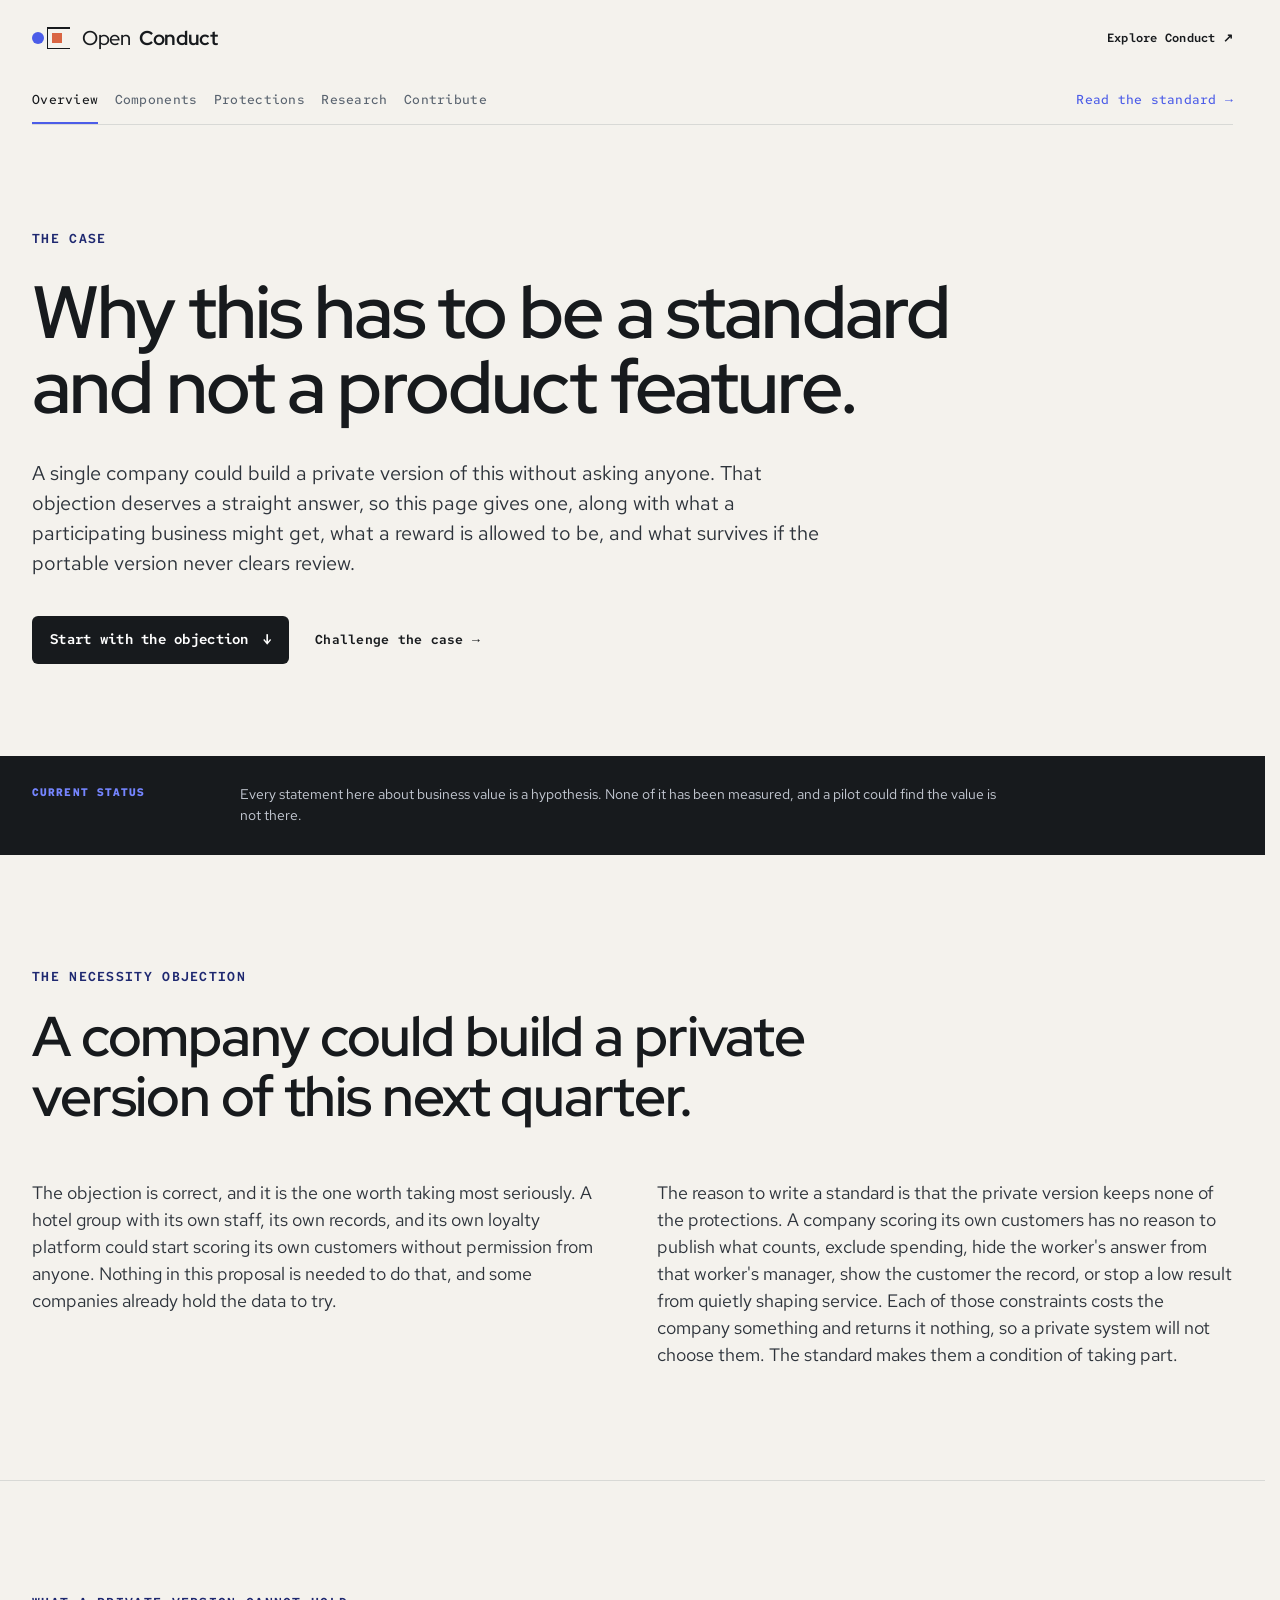
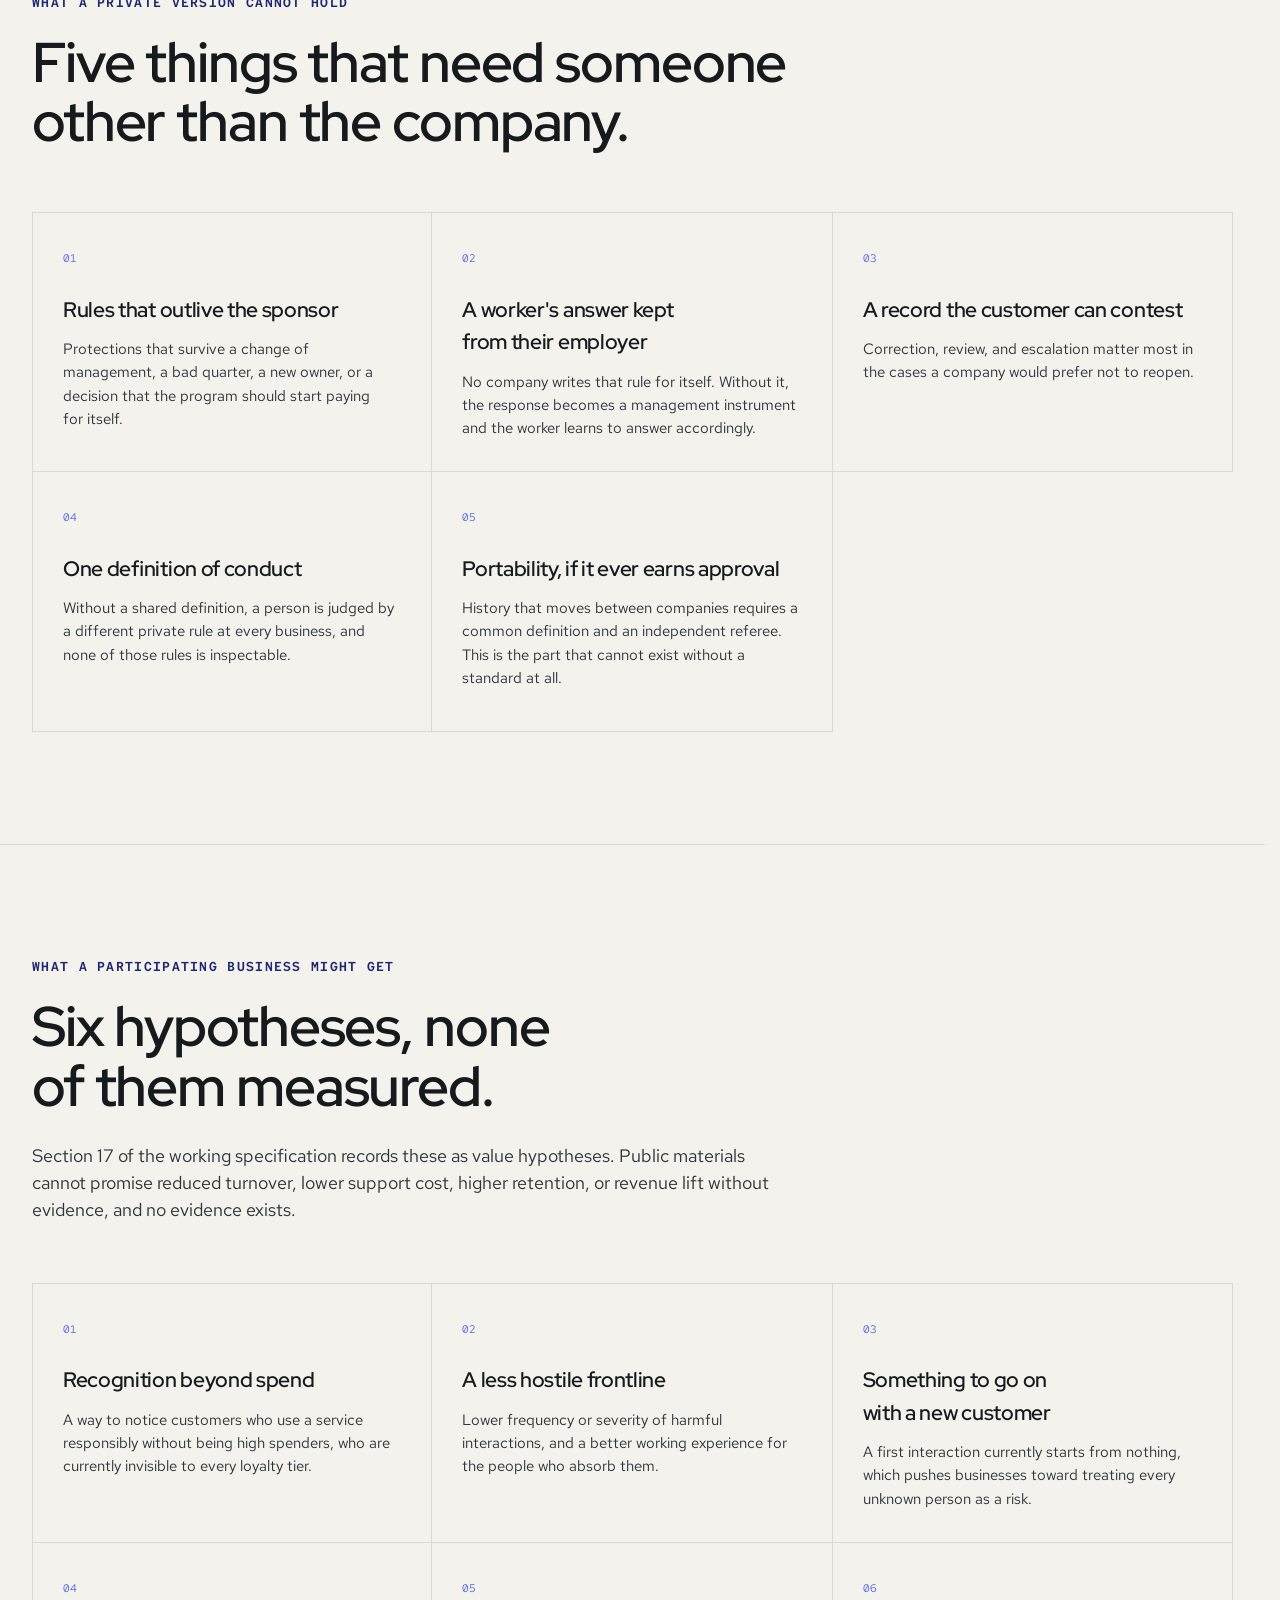
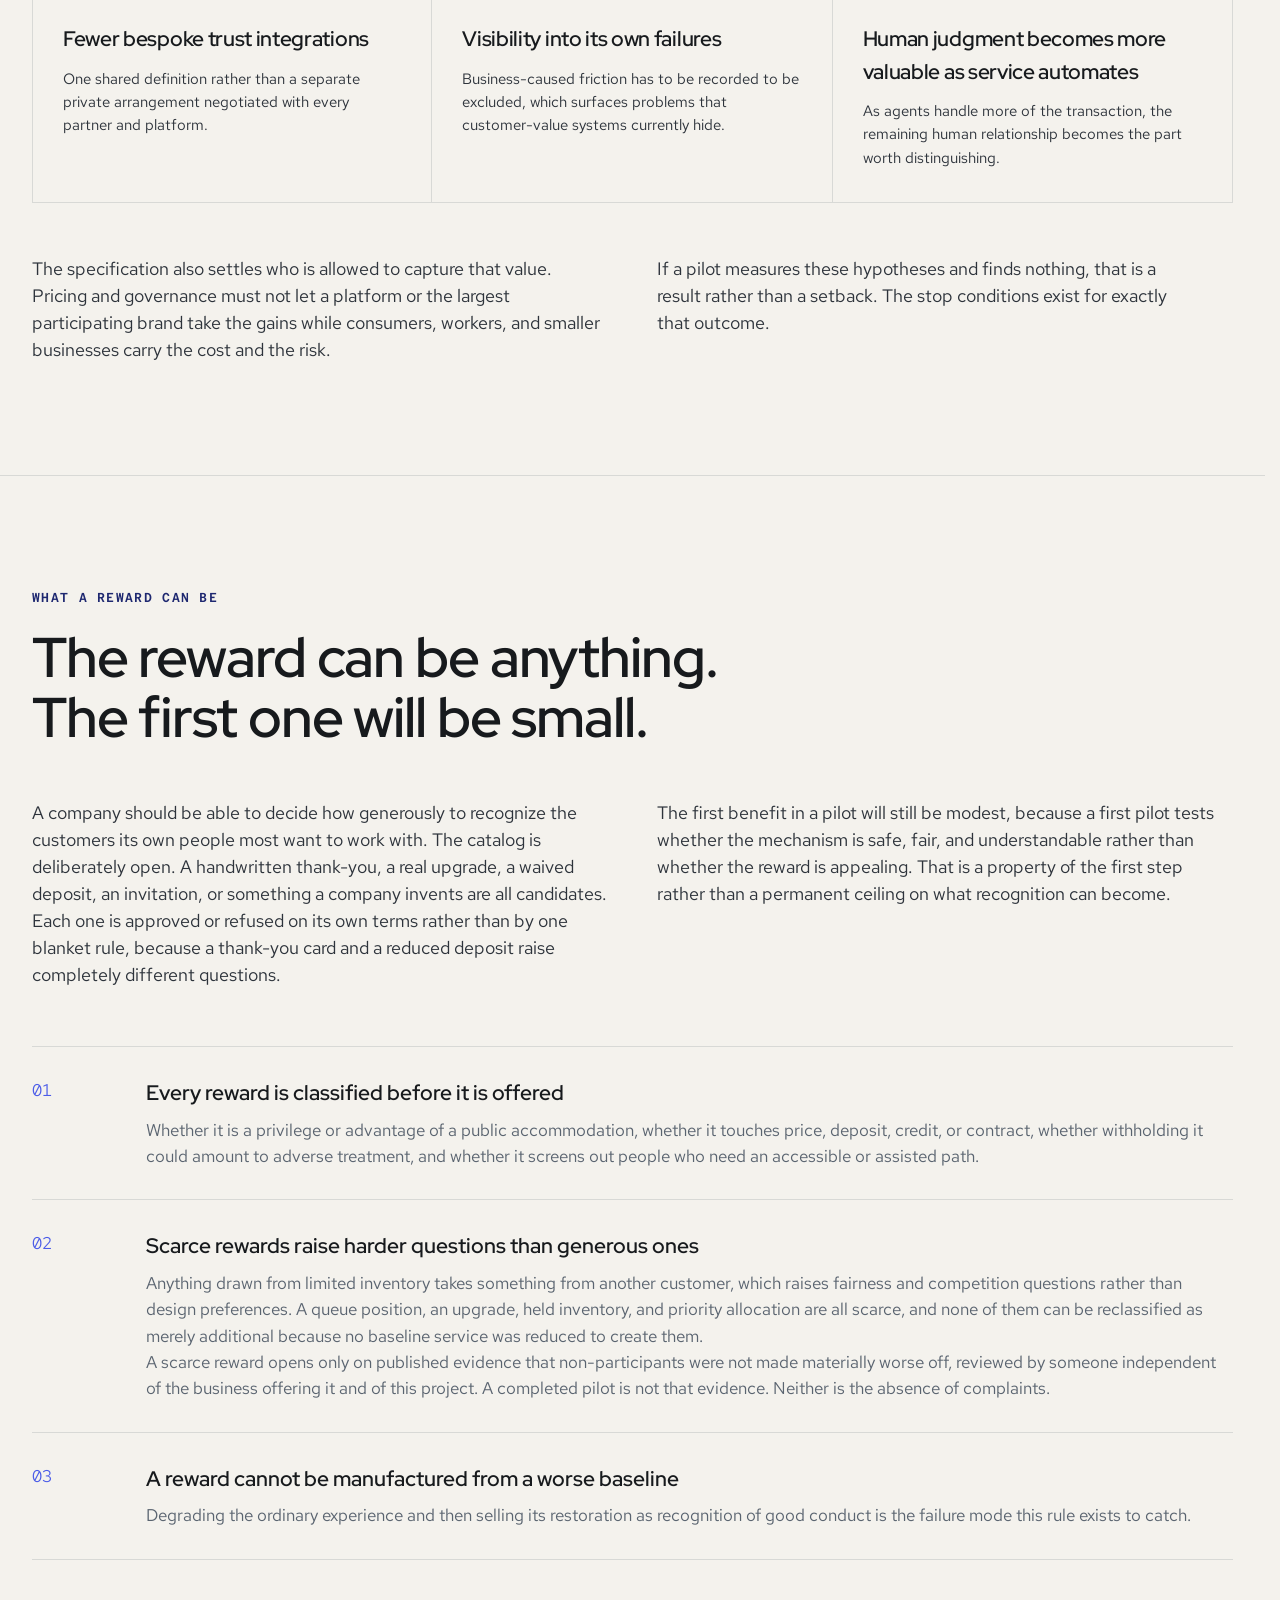
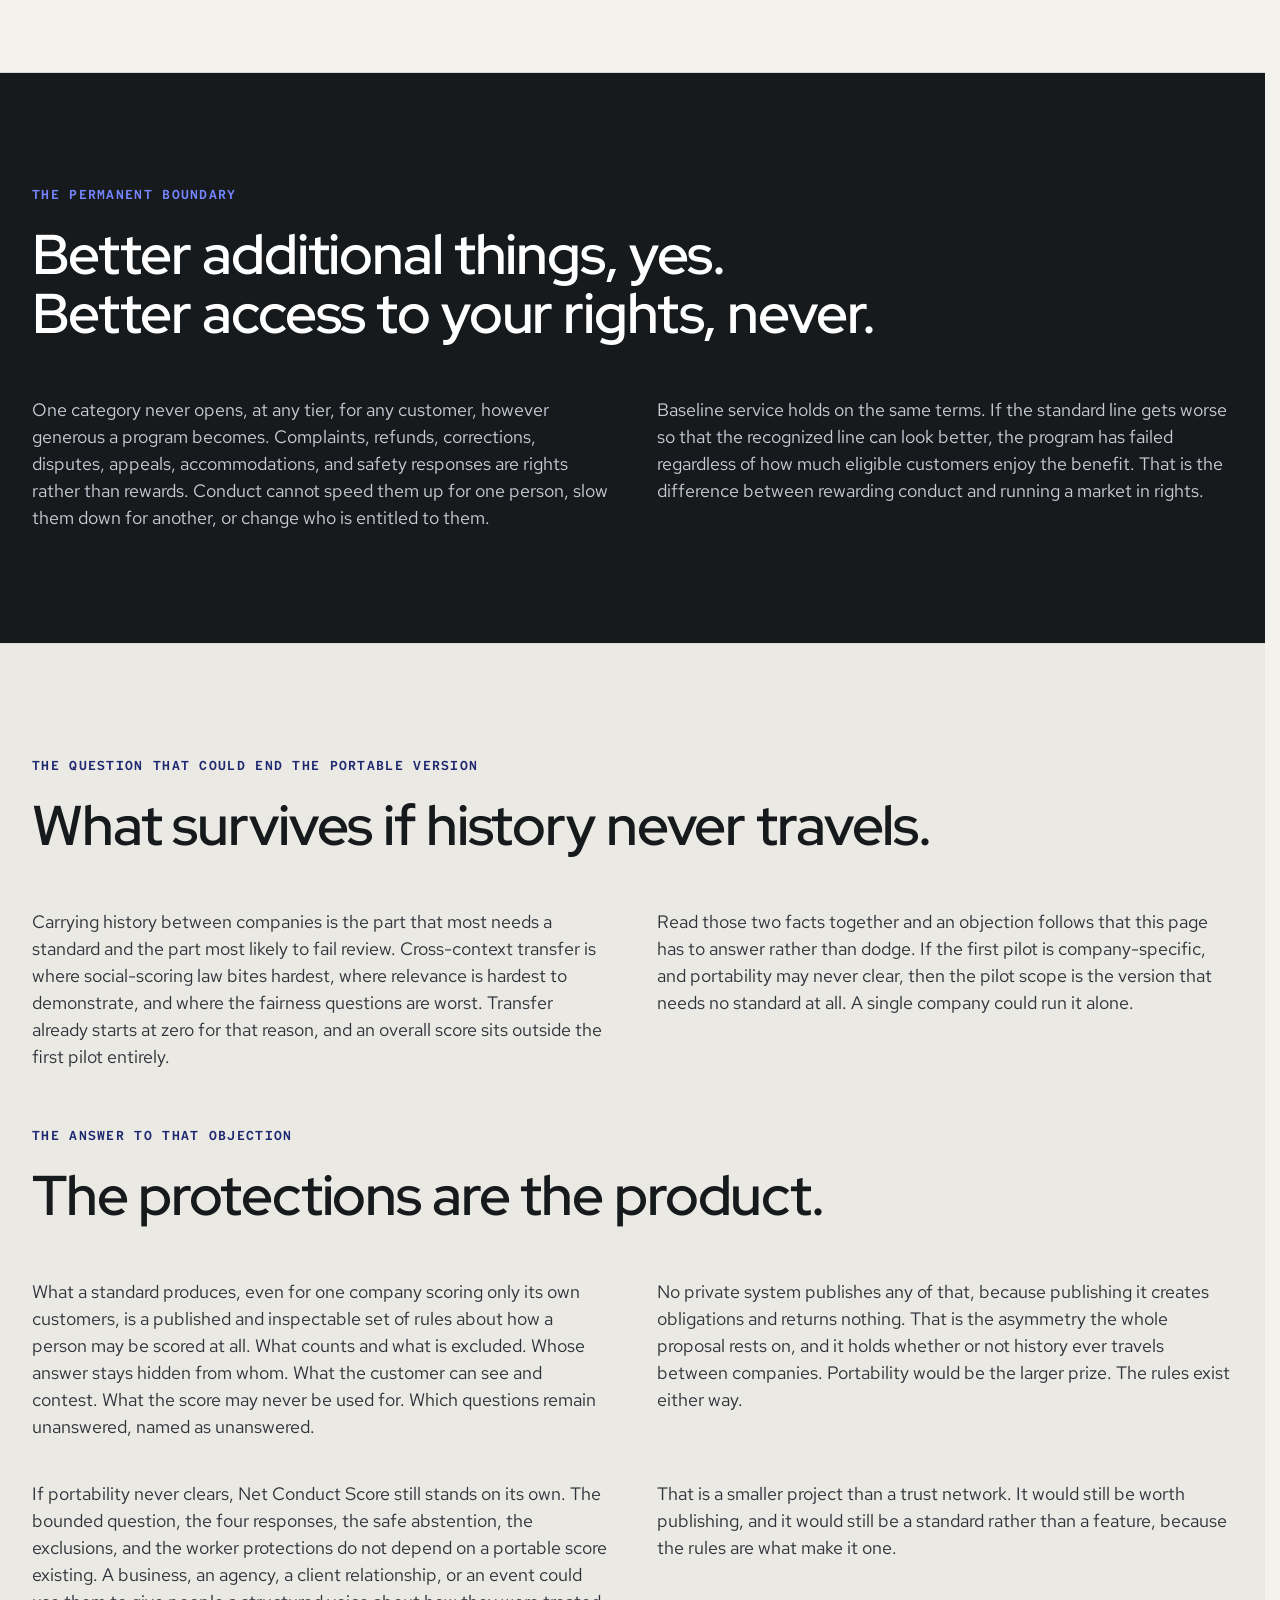
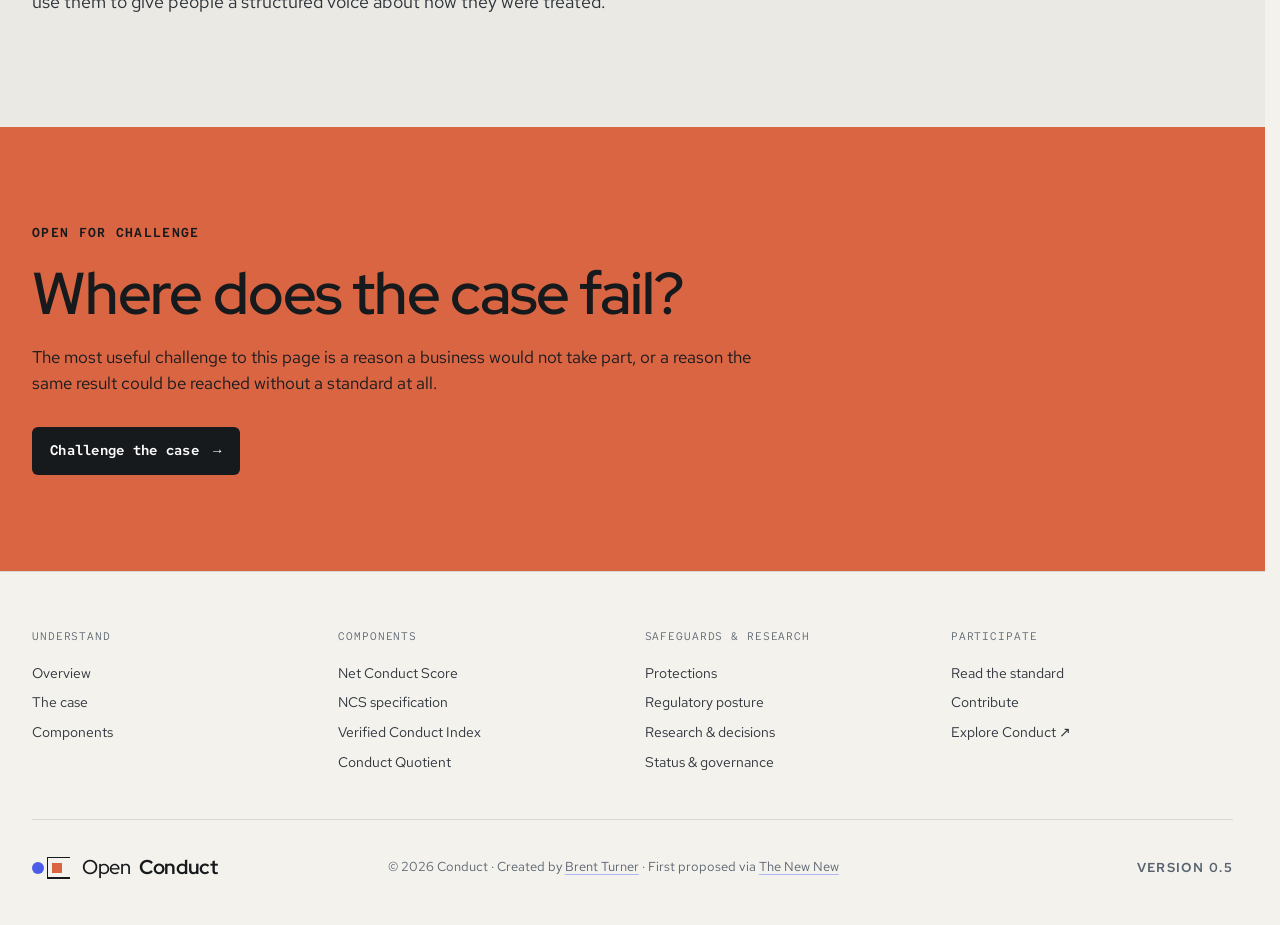
==== commit 6e0eecb9: "copy tweaks" ====
--- a/case-for-conduct/index.html
+++ b/case-for-conduct/index.html
@@ -4,11 +4,11 @@
   <meta charset="utf-8">
   <meta name="viewport" content="width=device-width, initial-scale=1">
   <title>The Case for a Standard | Open Conduct</title>
-  <meta name="description" content="Why customer conduct needs a shared standard rather than a private company feature, what a participating business might get, what a benefit is allowed to be, and what survives if portability never clears review.">
+  <meta name="description" content="Why customer conduct needs a shared standard rather than a private company feature, what a participating business might get, and what a benefit is allowed to be.">
   <meta name="robots" content="index,follow,max-image-preview:large,max-snippet:-1,max-video-preview:-1">
   <meta name="theme-color" content="#f4f2ed">
   <meta name="color-scheme" content="light dark">
-  <link rel="canonical" href="https://openconduct.org/case-for-conduct">
+  <link rel="canonical" href="https://openconduct.org/case-for-conduct/">
   <link rel="stylesheet" href="../assets/site.css">
   <link rel="icon" href="../favicon.ico" sizes="32x32">
   <link rel="icon" href="../favicon.svg" type="image/svg+xml">
@@ -19,7 +19,7 @@
   <meta property="og:site_name" content="Open Conduct">
   <meta property="og:title" content="The Case for a Standard | Open Conduct">
   <meta property="og:description" content="Why customer conduct needs a shared standard rather than a private company feature, what a participating business might get, what a benefit is allowed to be, and what survives if portability never clears review.">
-  <meta property="og:url" content="https://openconduct.org/case-for-conduct">
+  <meta property="og:url" content="https://openconduct.org/case-for-conduct/">
   <meta property="og:image" content="https://openconduct.org/og.png">
   <meta property="og:image:width" content="1200">
   <meta property="og:image:height" content="630">
@@ -29,7 +29,7 @@
   <meta name="twitter:description" content="Why customer conduct needs a shared standard rather than a private company feature, what a participating business might get, what a benefit is allowed to be, and what survives if portability never clears review.">
   <meta name="twitter:image" content="https://openconduct.org/og.png">
   <script type="application/ld+json">
-  {"@context":"https://schema.org","@graph":[{"@type":"WebSite","@id":"https://openconduct.org/#website","url":"https://openconduct.org/","name":"Open Conduct","inLanguage":"en-US"},{"@type":"Person","@id":"https://brentturner.is/#person","name":"Brent Turner","url":"https://brentturner.is/"},{"@type":"WebPage","@id":"https://openconduct.org/case-for-conduct#page","url":"https://openconduct.org/case-for-conduct","name":"The Case for a Standard | Open Conduct","description":"Why customer conduct needs a shared standard rather than a private company feature, what a participating business might get, what a benefit is allowed to be, and what survives if portability never clears review.","isPartOf":{"@id":"https://openconduct.org/#website"},"author":{"@id":"https://brentturner.is/#person"},"inLanguage":"en-US","dateModified":"2026-08-22"}]}
+  {"@context":"https://schema.org","@graph":[{"@type":"WebSite","@id":"https://openconduct.org/#website","url":"https://openconduct.org/","name":"Open Conduct","inLanguage":"en-US"},{"@type":"Person","@id":"https://brentturner.is/#person","name":"Brent Turner","url":"https://brentturner.is/"},{"@type":"WebPage","@id":"https://openconduct.org/case-for-conduct/#page","url":"https://openconduct.org/case-for-conduct/","name":"The Case for a Standard | Open Conduct","description":"Why customer conduct needs a shared standard rather than a private company feature, what a participating business might get, what a benefit is allowed to be, and what survives if portability never clears review.","isPartOf":{"@id":"https://openconduct.org/#website"},"author":{"@id":"https://brentturner.is/#person"},"inLanguage":"en-US","dateModified":"2026-08-22"}]}
   </script>
 </head>
 <body>
@@ -136,7 +136,7 @@
           </article>
           <article>
             <span>06</span>
-            <h3>A human signal as service automates</h3>
+            <h3>Human judgment becomes more valuable as service automates</h3>
             <p>As agents handle more of the transaction, the remaining human relationship becomes the part worth distinguishing.</p>
           </article>
         </div>
@@ -204,7 +204,7 @@
         </div>
         <div class="two-column-copy">
           <p>What a standard produces, even for one company scoring only its own customers, is a published and inspectable set of rules about how a person may be scored at all. What counts and what is excluded. Whose answer stays hidden from whom. What the customer can see and contest. What the score may never be used for. Which questions remain unanswered, named as unanswered.</p>
-          <p>No private system publishes any of that, because publishing it creates obligations and returns nothing. That is the asymmetry the whole proposal rests on, and it holds whether or not history ever travels between companies. Portability would be the larger prize. The rules are the thing that exists either way.</p>
+          <p>No private system publishes any of that, because publishing it creates obligations and returns nothing. That is the asymmetry the whole proposal rests on, and it holds whether or not history ever travels between companies. Portability would be the larger prize. The rules exist either way.</p>
         </div>
         <div class="two-column-copy" style="margin-top: 40px;">
           <p>If portability never clears, Net Conduct Score still stands on its own. The bounded question, the four responses, the safe abstention, the exclusions, and the worker protections do not depend on a portable score existing. A business, an agency, a client relationship, or an event could use them to give people a structured voice about how they were treated.</p>
@@ -250,7 +250,7 @@
         <div class="open-wordmark">
           <span class="open-mark" aria-hidden="true"><span class="open-mark-frame"></span><span class="open-mark-circle"></span><span class="open-mark-square"></span></span><span><em>Open</em> Conduct</span>
         </div>
-        <p class="footer-origin">© <script>document.write(new Date().getFullYear())</script> Conduct · Created by <a href="https://brentturner.is">Brent Turner</a> · First proposed via <a href="https://thenewnew.is/p/conduct-quotient-cq-net-conduct-score-ncs">The New New</a></p>
+        <p class="footer-origin">© 2026 Conduct · Created by <a href="https://brentturner.is">Brent Turner</a> · First proposed via <a href="https://thenewnew.is/p/conduct-quotient-cq-net-conduct-score-ncs">The New New</a></p>
         <p class="footer-version">VERSION 0.5</p>
       </div>
     </footer>
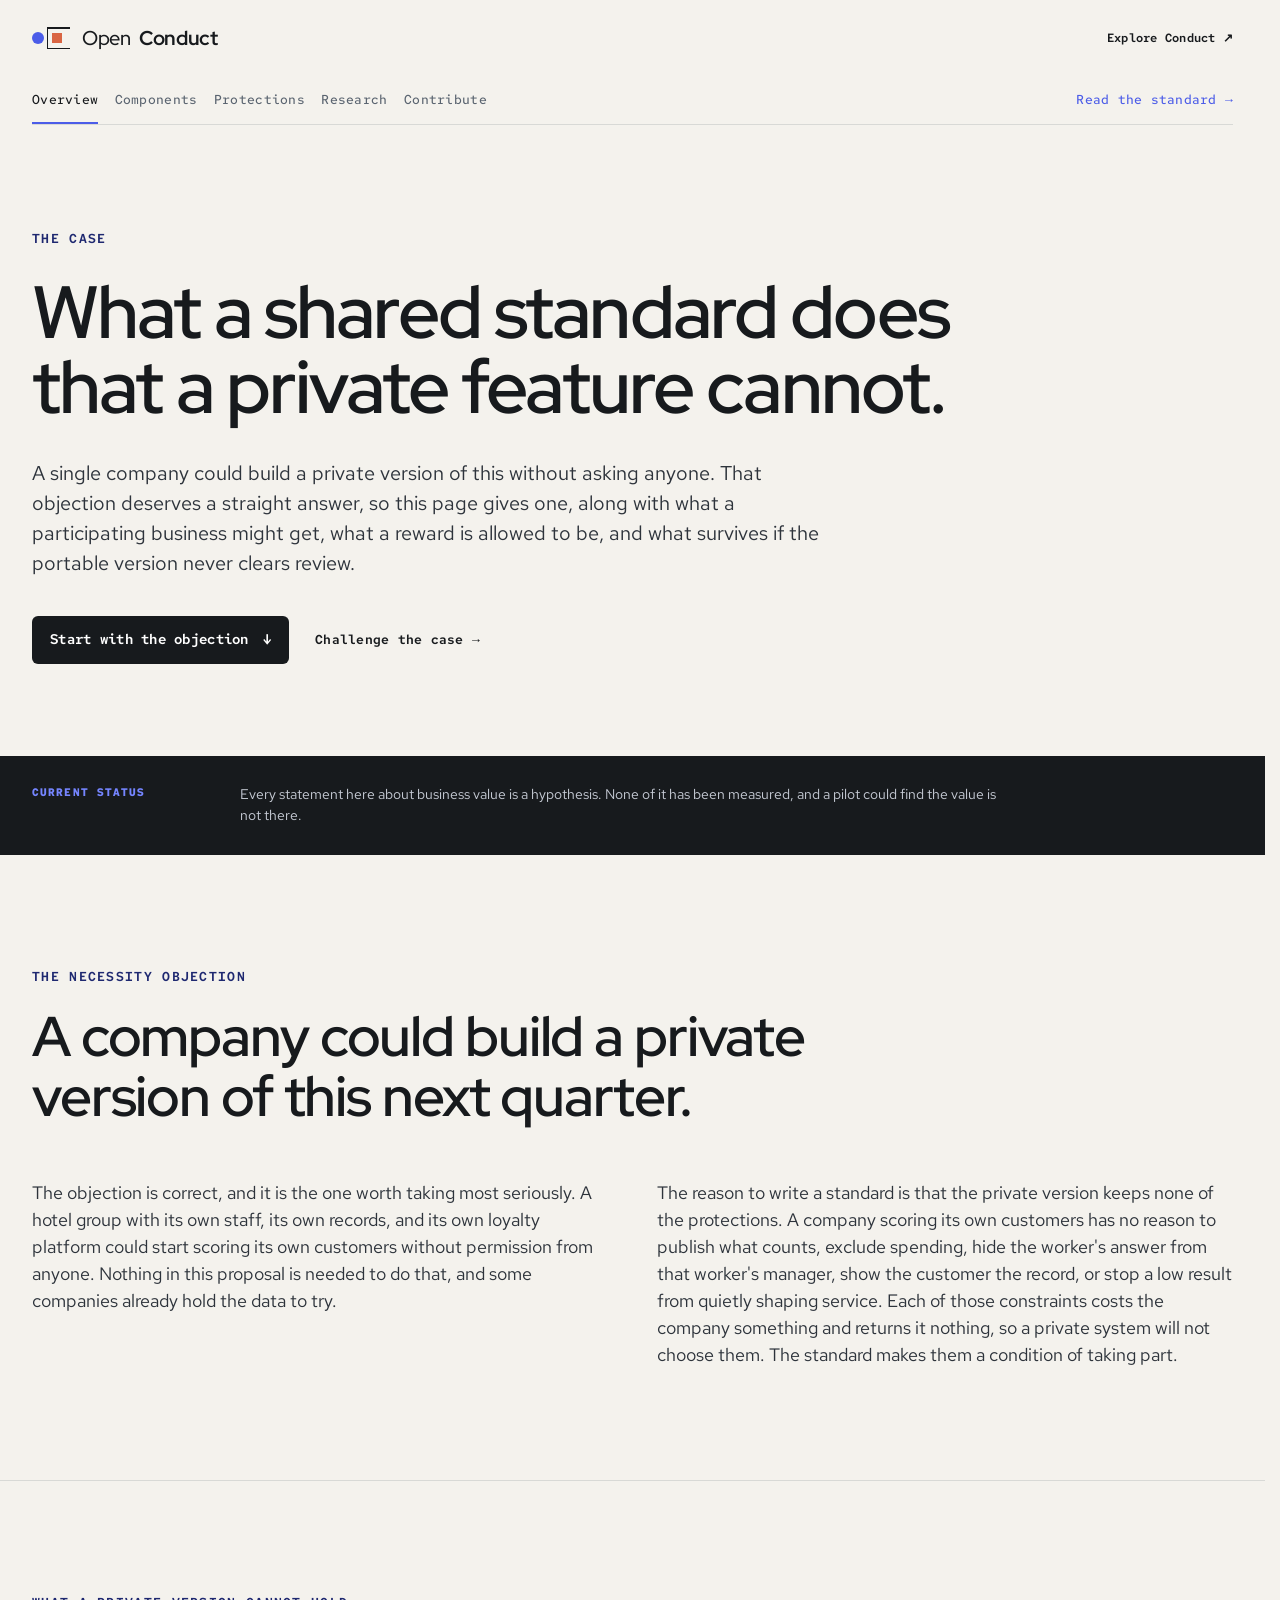
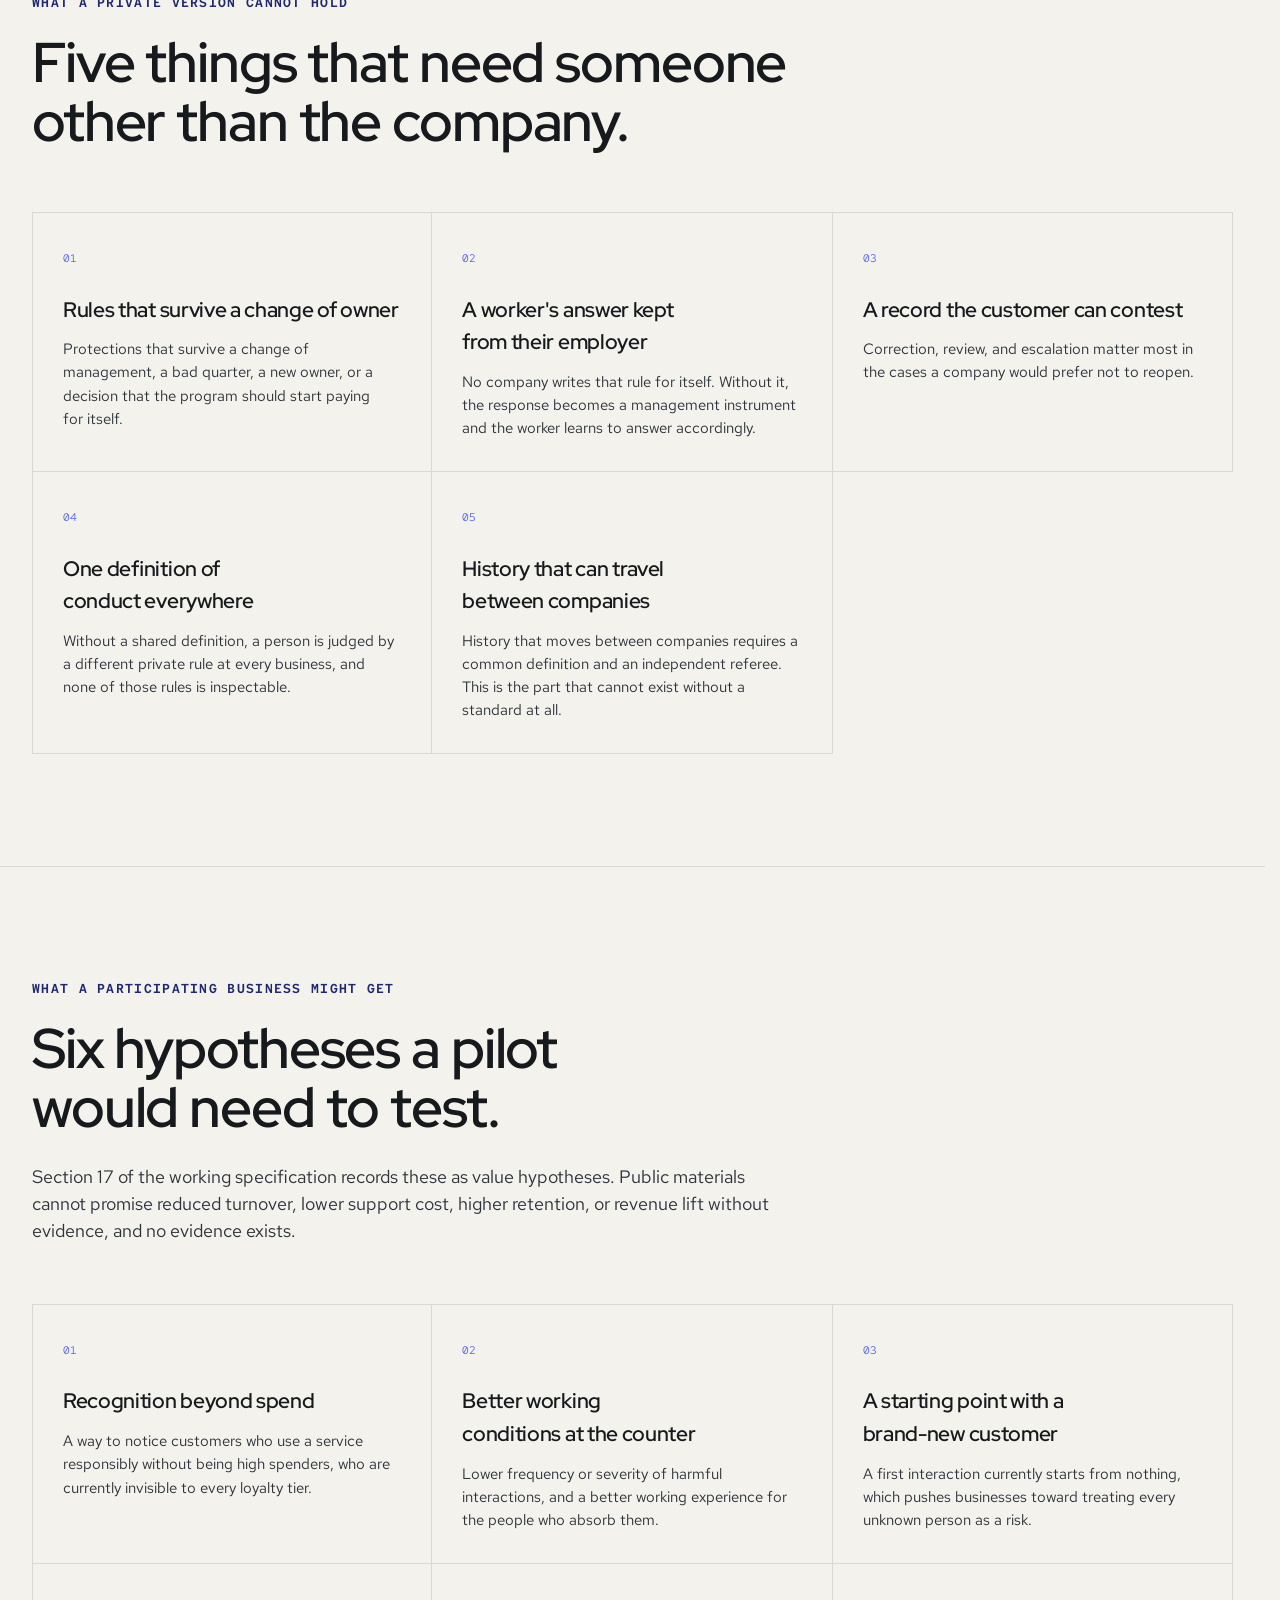
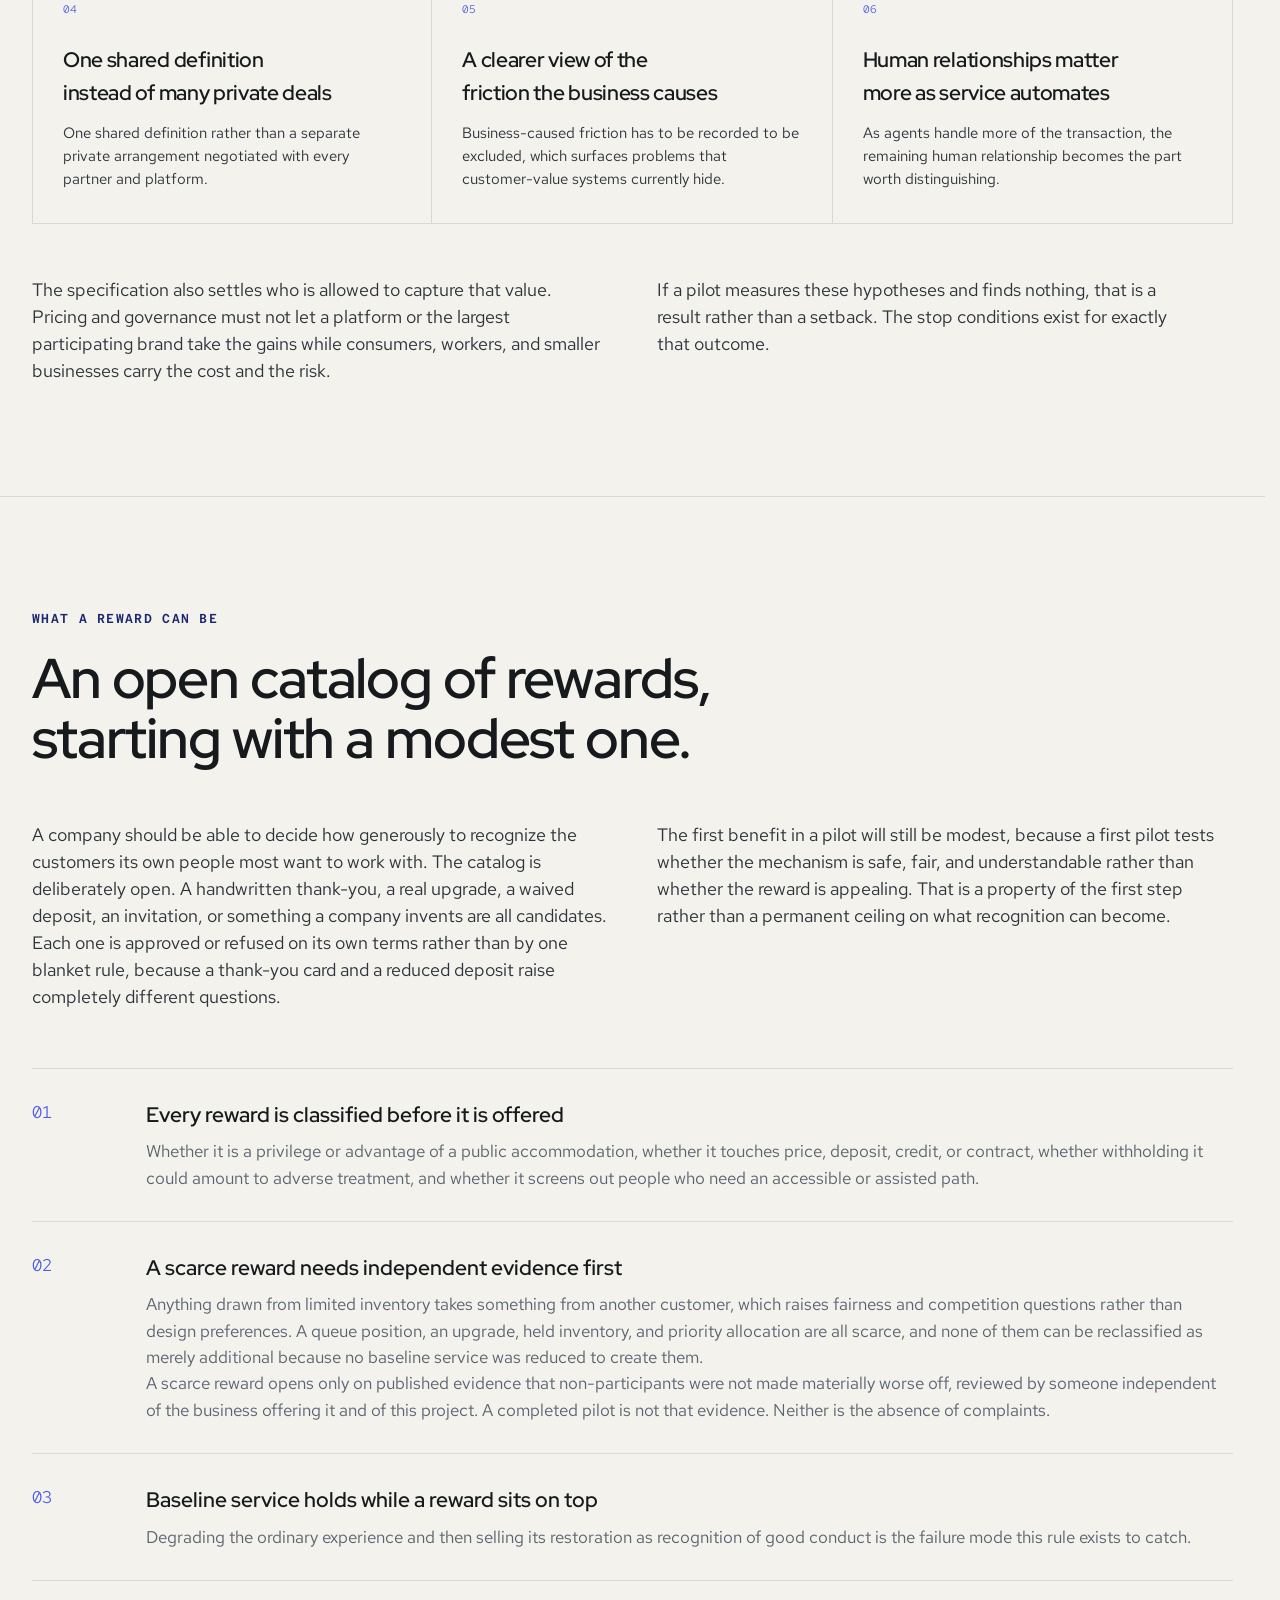
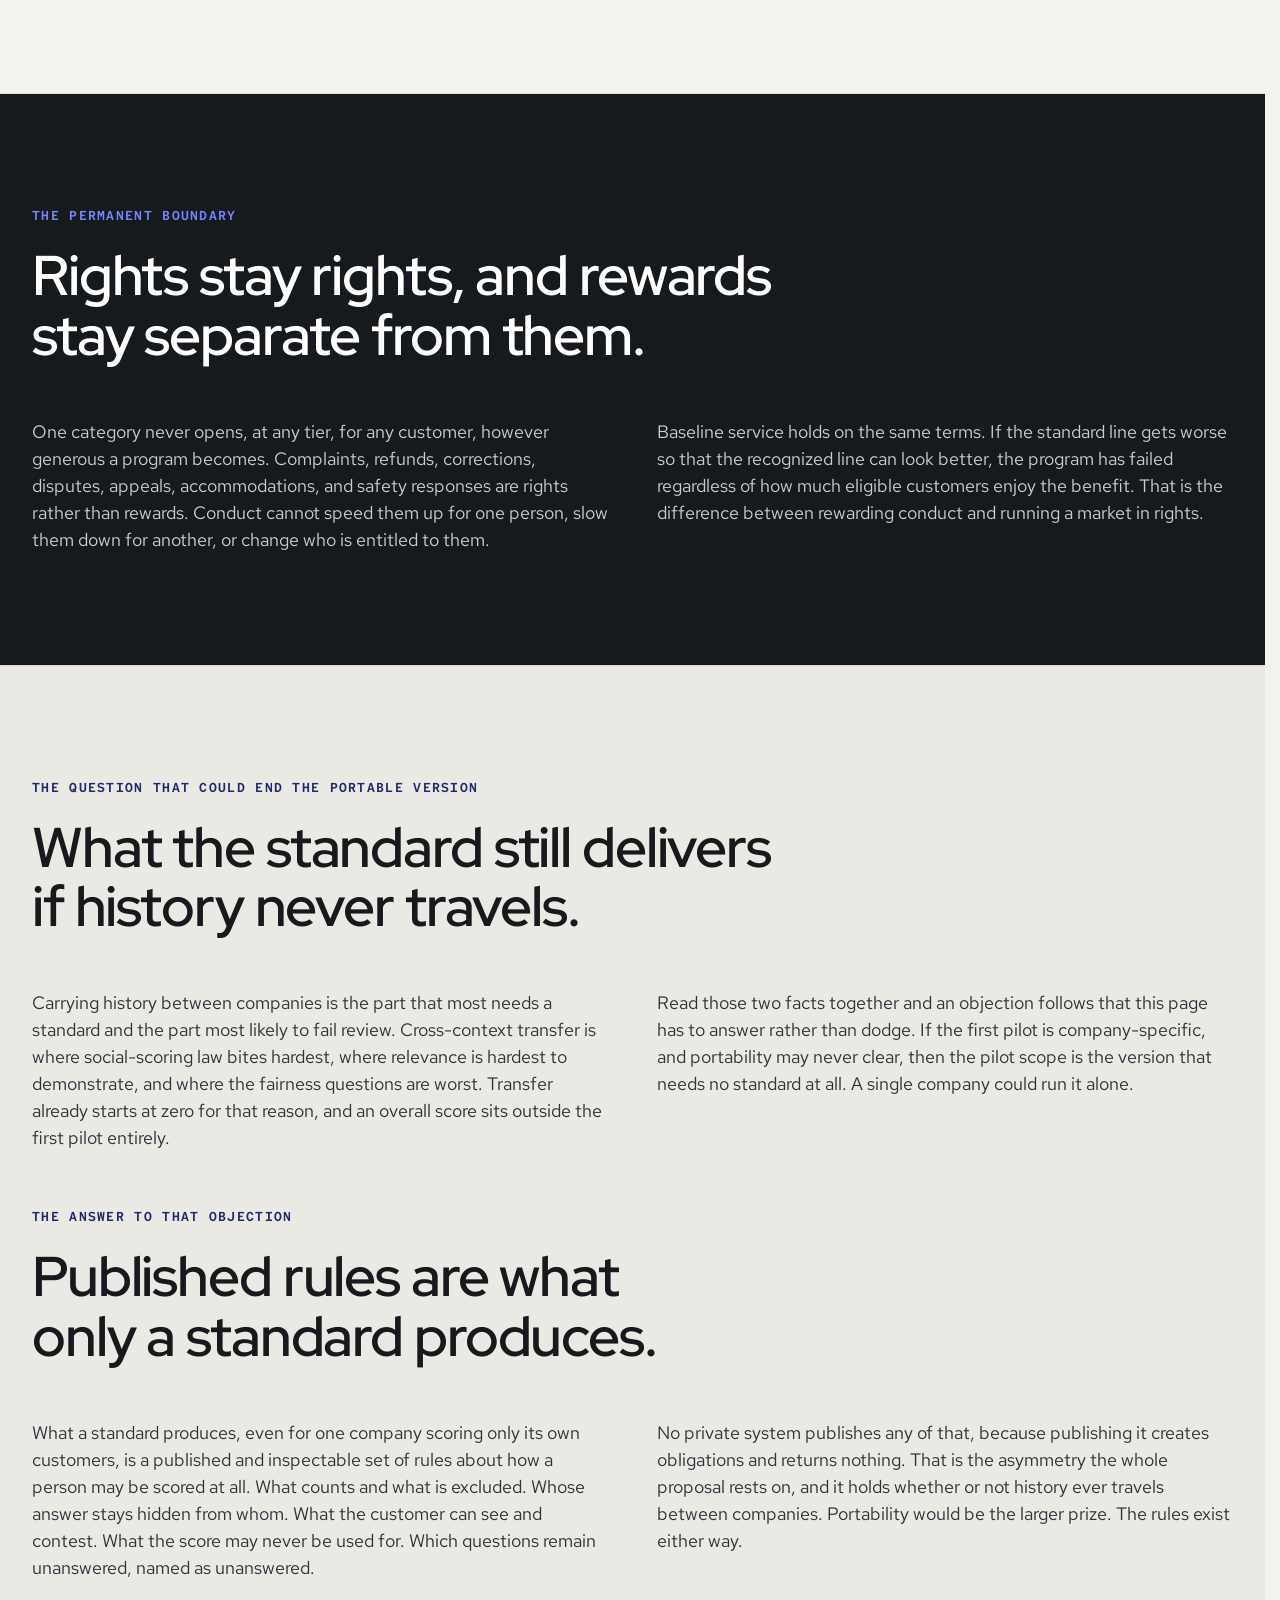
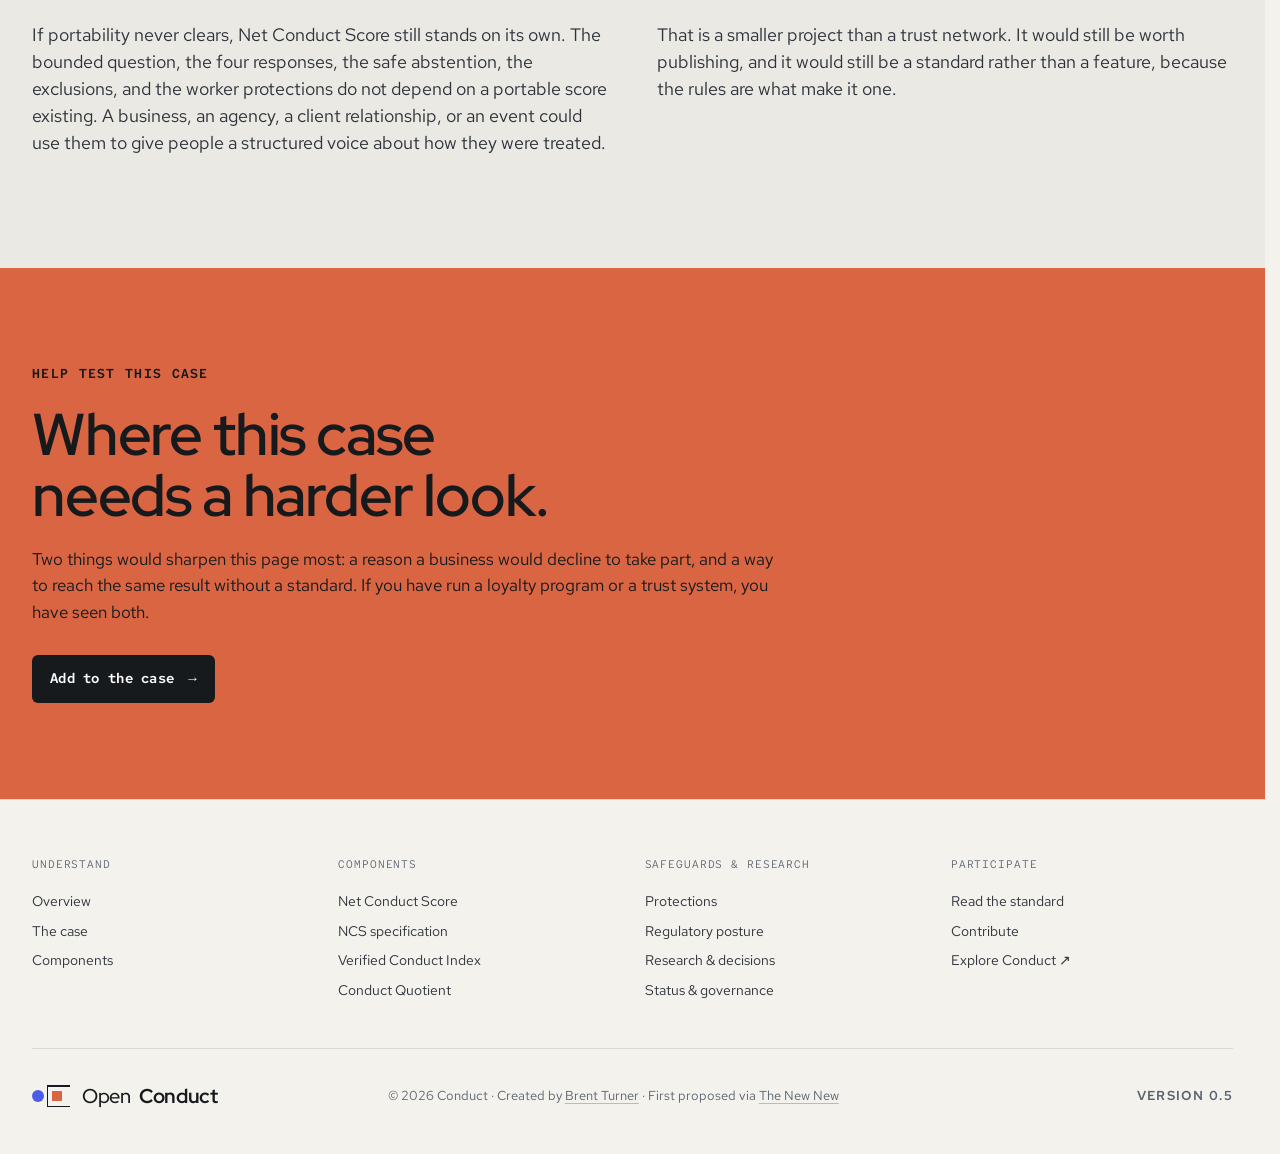
==== commit 54619fa5: "copy updates" ====
--- a/case-for-conduct/index.html
+++ b/case-for-conduct/index.html
@@ -49,7 +49,7 @@
     <div id="open-main">
       <header class="editorial-hero">
         <p class="document-type">THE CASE</p>
-        <h1>Why this has to be a standard and not a product feature.</h1>
+        <h1>What a shared standard does that a private feature cannot.</h1>
         <p>A single company could build a private version of this without asking anyone. That objection deserves a straight answer, so this page gives one, along with what a participating business might get, what a reward is allowed to be, and what survives if the portable version never clears review.</p>
         <div class="editorial-actions">
           <a class="button button-ink" href="#necessity">Start with the objection <span aria-hidden="true">↓</span></a><a class="text-action" href="../contribute/">Challenge the case <span aria-hidden="true">→</span></a>
@@ -77,7 +77,7 @@
         <div class="promise-grid">
           <article>
             <span>01</span>
-            <h3>Rules that outlive the sponsor</h3>
+            <h3>Rules that survive a change of owner</h3>
             <p>Protections that survive a change of management, a bad quarter, a new owner, or a decision that the program should start paying for itself.</p>
           </article>
           <article>
@@ -92,12 +92,12 @@
           </article>
           <article>
             <span>04</span>
-            <h3>One definition of conduct</h3>
+            <h3>One definition of conduct everywhere</h3>
             <p>Without a shared definition, a person is judged by a different private rule at every business, and none of those rules is inspectable.</p>
           </article>
           <article>
             <span>05</span>
-            <h3>Portability, if it ever earns approval</h3>
+            <h3>History that can travel between companies</h3>
             <p>History that moves between companies requires a common definition and an independent referee. This is the part that cannot exist without a standard at all.</p>
           </article>
         </div>
@@ -105,7 +105,7 @@
       <section class="editorial-section" id="business-value">
         <div class="editorial-heading">
           <p class="document-type">WHAT A PARTICIPATING BUSINESS MIGHT GET</p>
-          <h2>Six hypotheses, none of them measured.</h2>
+          <h2>Six hypotheses a pilot would need to test.</h2>
           <p>Section 17 of the <a href="../downloads/open-conduct-v0.5-public-record/01-working-specification.md">working specification</a> records these as value hypotheses. Public materials cannot promise reduced turnover, lower support cost, higher retention, or revenue lift without evidence, and no evidence exists.</p>
         </div>
         <div class="promise-grid">
@@ -116,27 +116,27 @@
           </article>
           <article>
             <span>02</span>
-            <h3>A less hostile frontline</h3>
+            <h3>Better working conditions at the counter</h3>
             <p>Lower frequency or severity of harmful interactions, and a better working experience for the people who absorb them.</p>
           </article>
           <article>
             <span>03</span>
-            <h3>Something to go on with a new customer</h3>
+            <h3>A starting point with a brand-new customer</h3>
             <p>A first interaction currently starts from nothing, which pushes businesses toward treating every unknown person as a risk.</p>
           </article>
           <article>
             <span>04</span>
-            <h3>Fewer bespoke trust integrations</h3>
+            <h3>One shared definition instead of many private deals</h3>
             <p>One shared definition rather than a separate private arrangement negotiated with every partner and platform.</p>
           </article>
           <article>
             <span>05</span>
-            <h3>Visibility into its own failures</h3>
+            <h3>A clearer view of the friction the business causes</h3>
             <p>Business-caused friction has to be recorded to be excluded, which surfaces problems that customer-value systems currently hide.</p>
           </article>
           <article>
             <span>06</span>
-            <h3>Human judgment becomes more valuable as service automates</h3>
+            <h3>Human relationships matter more as service automates</h3>
             <p>As agents handle more of the transaction, the remaining human relationship becomes the part worth distinguishing.</p>
           </article>
         </div>
@@ -148,7 +148,7 @@
       <section class="editorial-section" id="benefits">
         <div class="editorial-heading">
           <p class="document-type">WHAT A REWARD CAN BE</p>
-          <h2>The reward can be anything. The first one will be small.</h2>
+          <h2>An open catalog of rewards, starting with a modest one.</h2>
         </div>
         <div class="two-column-copy">
           <p>A company should be able to decide how generously to recognize the customers its own people most want to work with. The catalog is deliberately open. A handwritten thank-you, a real upgrade, a waived deposit, an invitation, or something a company invents are all candidates. Each one is approved or refused on its own terms rather than by one blanket rule, because a thank-you card and a reduced deposit raise completely different questions.</p>
@@ -165,7 +165,7 @@
           <article>
             <span>02</span>
             <div>
-              <h3>Scarce rewards raise harder questions than generous ones</h3>
+              <h3>A scarce reward needs independent evidence first</h3>
               <p>Anything drawn from limited inventory takes something from another customer, which raises fairness and competition questions rather than design preferences. A queue position, an upgrade, held inventory, and priority allocation are all scarce, and none of them can be reclassified as merely additional because no baseline service was reduced to create them.</p>
               <p>A scarce reward opens only on published evidence that non-participants were not made materially worse off, reviewed by someone independent of the business offering it and of this project. A completed pilot is not that evidence. Neither is the absence of complaints.</p>
             </div>
@@ -173,7 +173,7 @@
           <article>
             <span>03</span>
             <div>
-              <h3>A reward cannot be manufactured from a worse baseline</h3>
+              <h3>Baseline service holds while a reward sits on top</h3>
               <p>Degrading the ordinary experience and then selling its restoration as recognition of good conduct is the failure mode this rule exists to catch.</p>
             </div>
           </article>
@@ -182,7 +182,7 @@
       <section class="editorial-section editorial-ink" id="boundary">
         <div class="editorial-heading">
           <p class="document-type">THE PERMANENT BOUNDARY</p>
-          <h2>Better additional things, yes. Better access to your rights, never.</h2>
+          <h2>Rights stay rights, and rewards stay separate from them.</h2>
         </div>
         <div class="two-column-copy">
           <p>One category never opens, at any tier, for any customer, however generous a program becomes. Complaints, refunds, corrections, disputes, appeals, accommodations, and safety responses are rights rather than rewards. Conduct cannot speed them up for one person, slow them down for another, or change who is entitled to them.</p>
@@ -192,7 +192,7 @@
       <section class="editorial-section editorial-soft" id="if-portability-fails">
         <div class="editorial-heading">
           <p class="document-type">THE QUESTION THAT COULD END THE PORTABLE VERSION</p>
-          <h2>What survives if history never travels.</h2>
+          <h2>What the standard still delivers if history never travels.</h2>
         </div>
         <div class="two-column-copy">
           <p>Carrying history between companies is the part that most needs a standard and the part most likely to fail review. Cross-context transfer is where social-scoring law bites hardest, where relevance is hardest to demonstrate, and where the fairness questions are worst. Transfer already starts at zero for that reason, and an overall score sits outside the first pilot entirely.</p>
@@ -200,7 +200,7 @@
         </div>
         <div class="editorial-heading" style="margin-top: 56px;">
           <p class="document-type">THE ANSWER TO THAT OBJECTION</p>
-          <h2>The protections are the product.</h2>
+          <h2>Published rules are what only a standard produces.</h2>
         </div>
         <div class="two-column-copy">
           <p>What a standard produces, even for one company scoring only its own customers, is a published and inspectable set of rules about how a person may be scored at all. What counts and what is excluded. Whose answer stays hidden from whom. What the customer can see and contest. What the score may never be used for. Which questions remain unanswered, named as unanswered.</p>
@@ -212,9 +212,9 @@
         </div>
       </section>
       <section class="editorial-cta">
-        <p class="document-type">OPEN FOR CHALLENGE</p>
-        <h2>Where does the case fail?</h2>
-        <p>The most useful challenge to this page is a reason a business would not take part, or a reason the same result could be reached without a standard at all.</p><a class="button button-ink" href="../contribute/">Challenge the case <span aria-hidden="true">→</span></a>
+        <p class="document-type">HELP TEST THIS CASE</p>
+        <h2>Where this case needs a harder look.</h2>
+        <p>Two things would sharpen this page most: a reason a business would decline to take part, and a way to reach the same result without a standard. If you have run a loyalty program or a trust system, you have seen both.</p><a class="button button-ink" href="../contribute/">Add to the case <span aria-hidden="true">→</span></a>
       </section>
     </div>
     <footer class="open-footer">
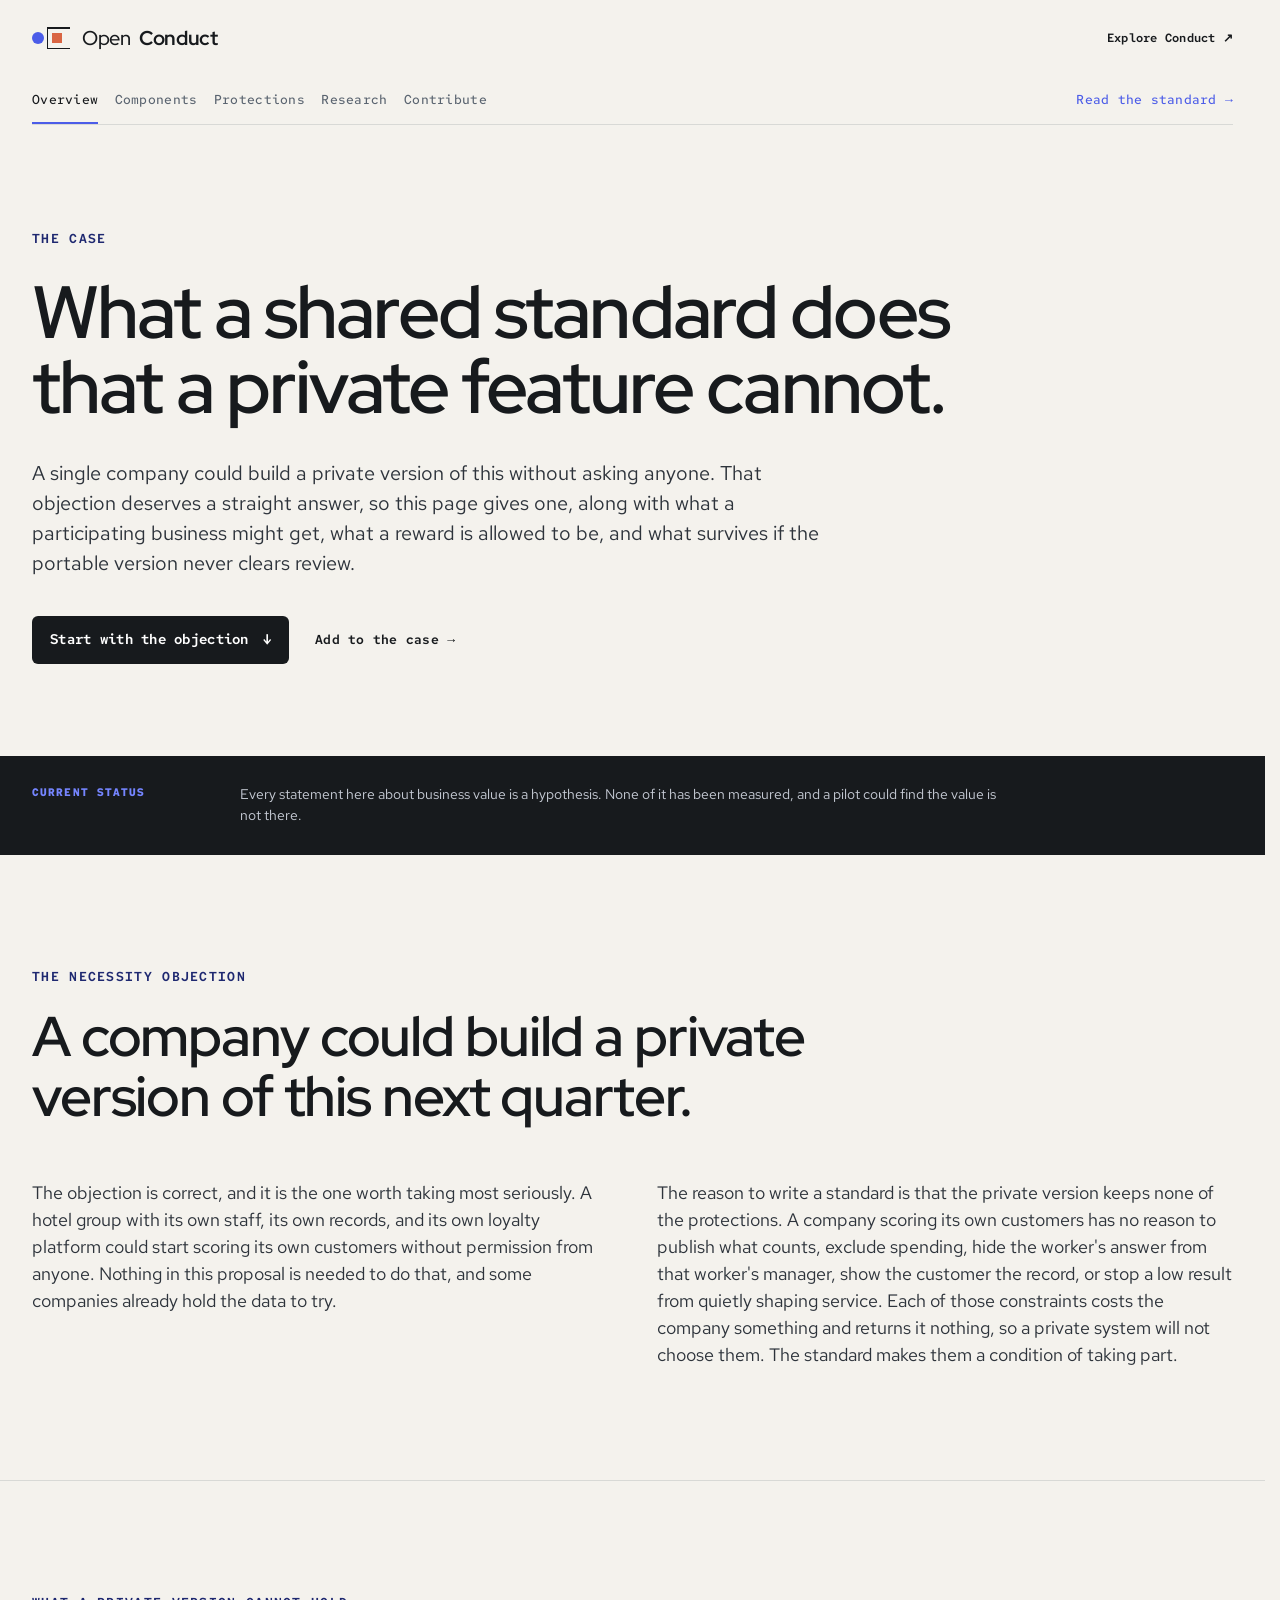
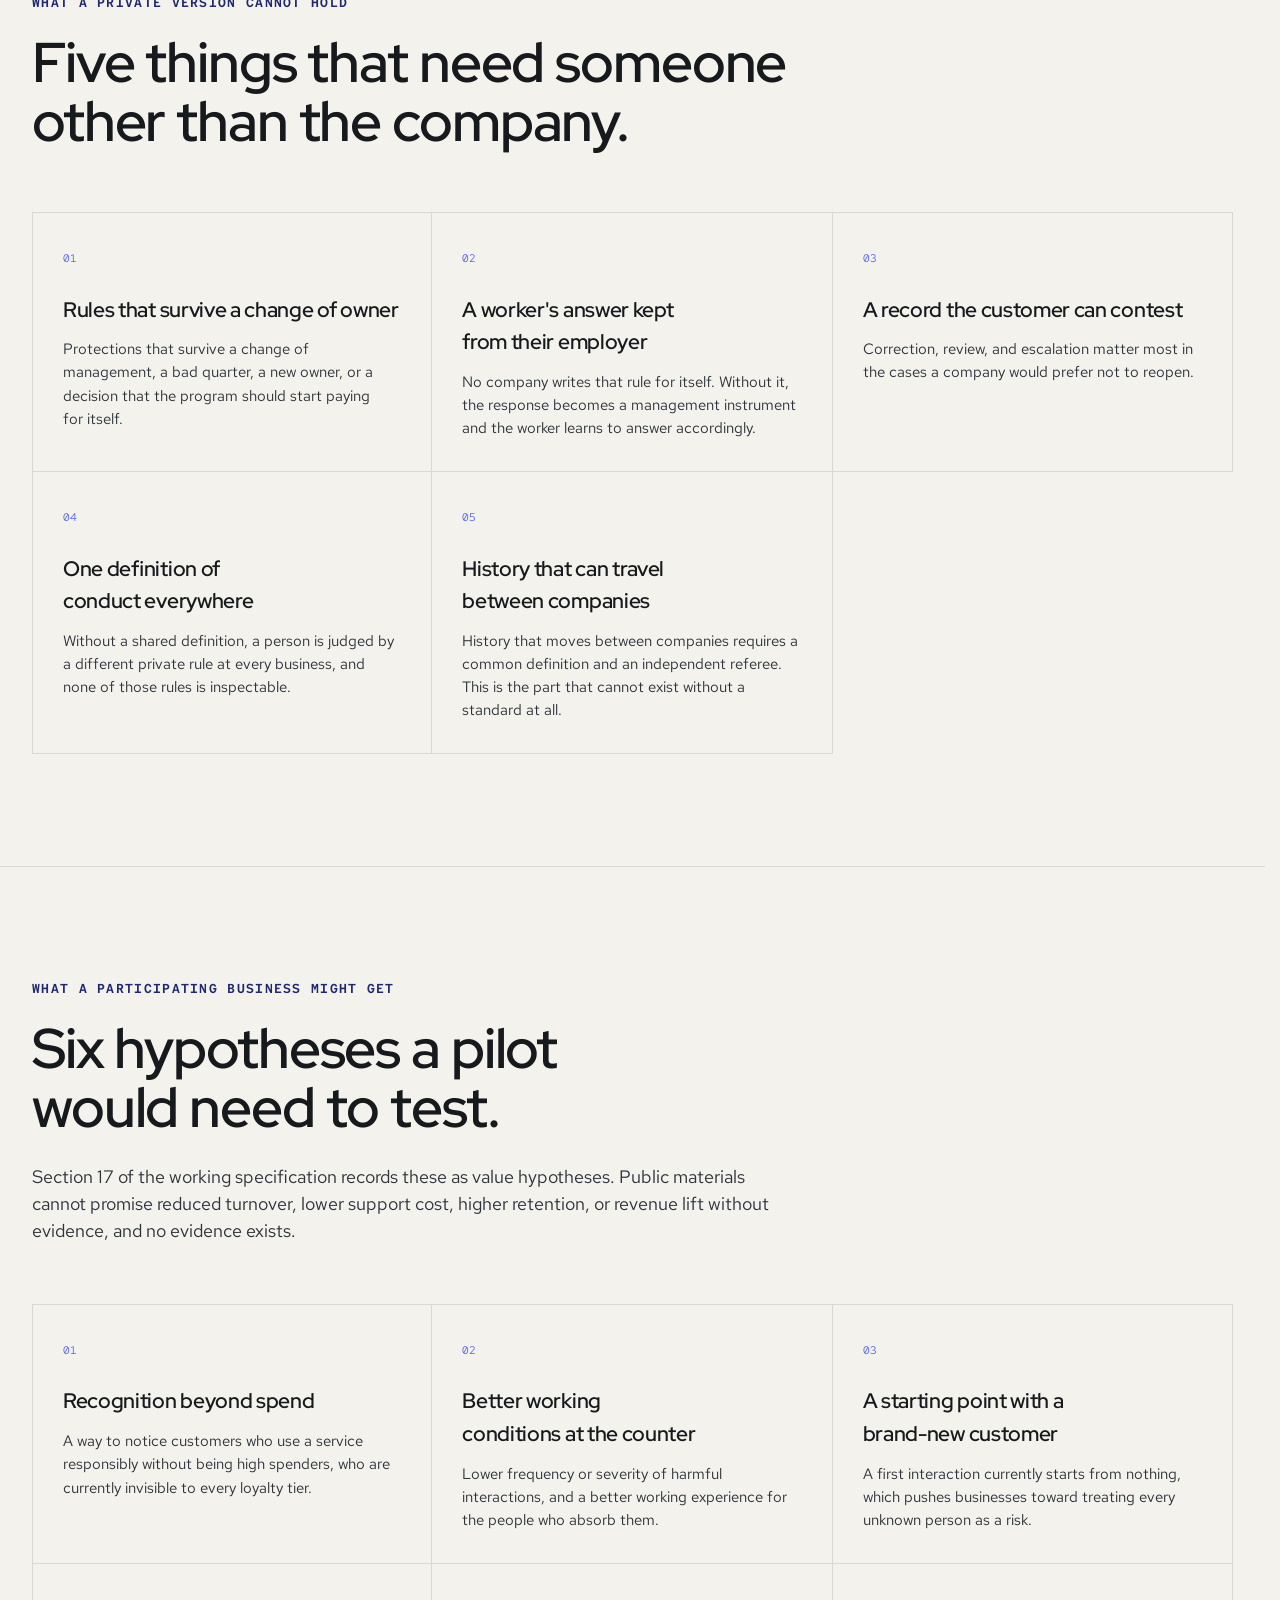
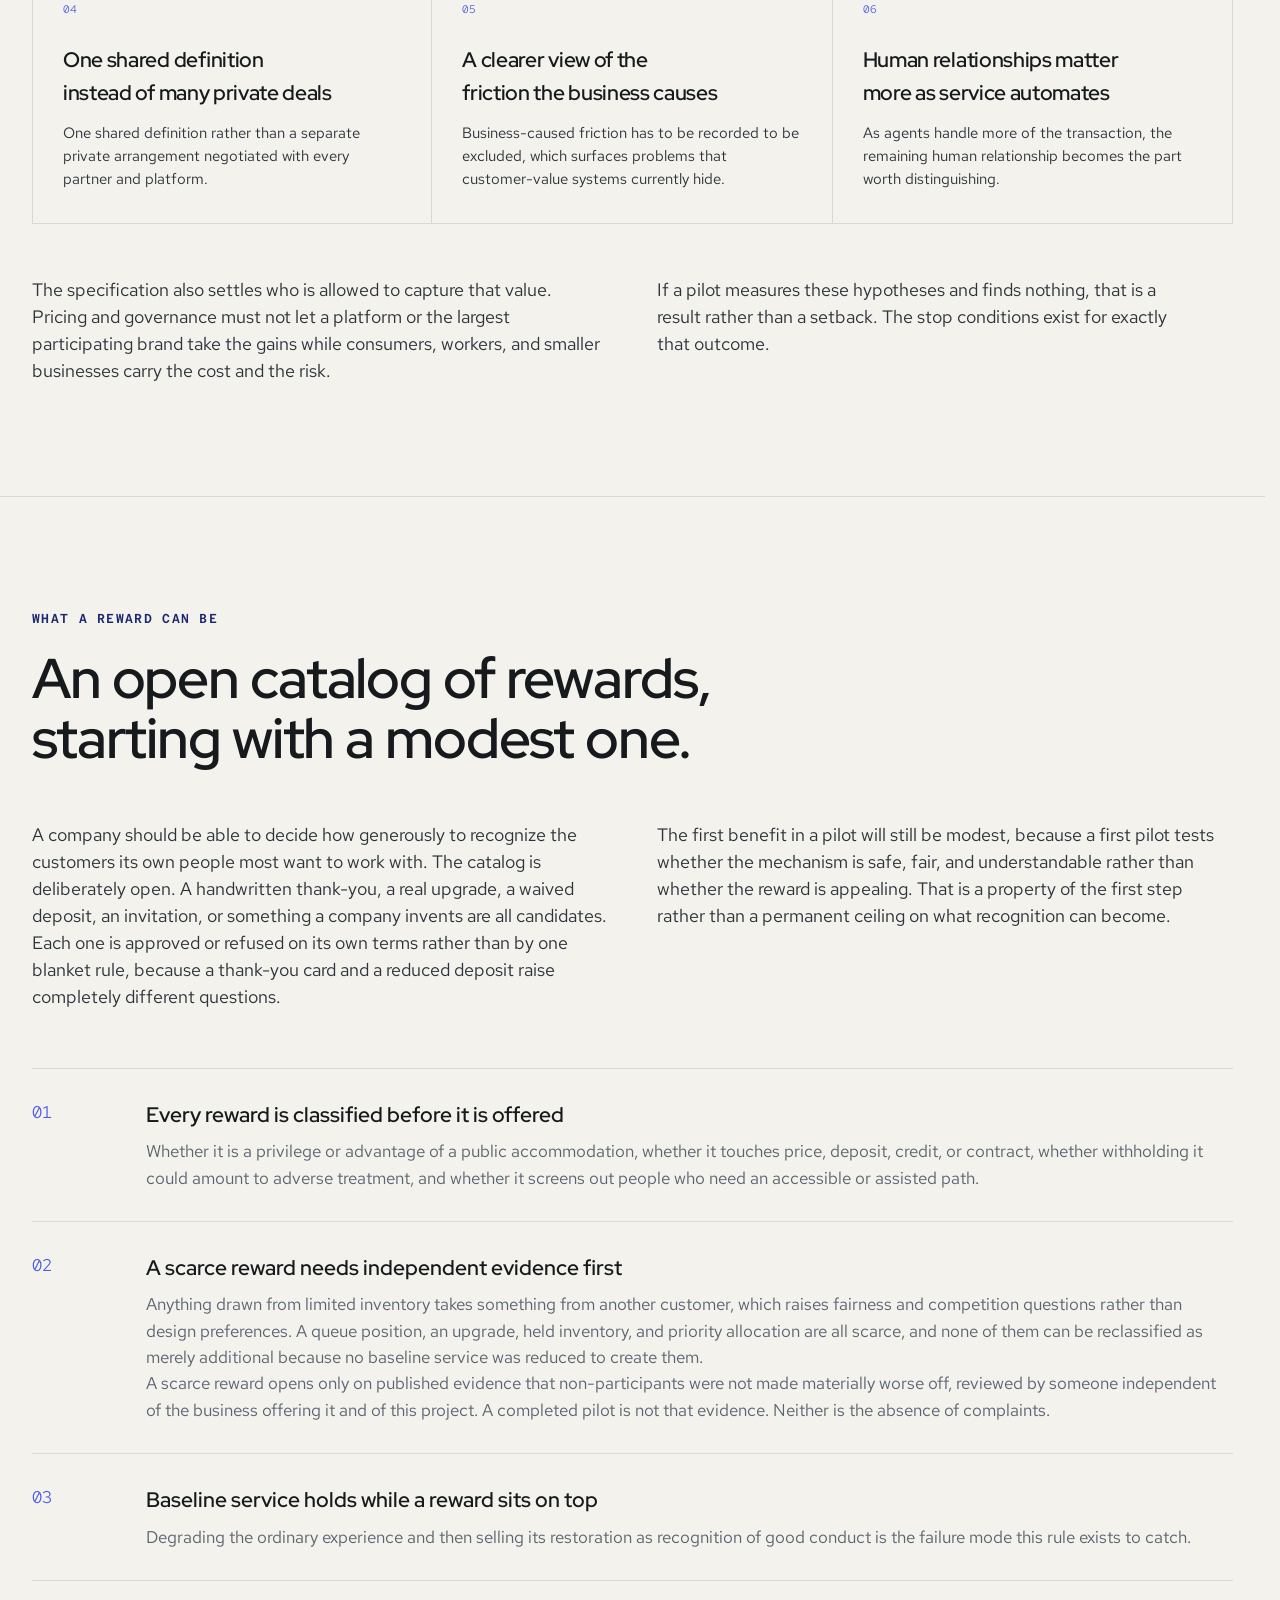
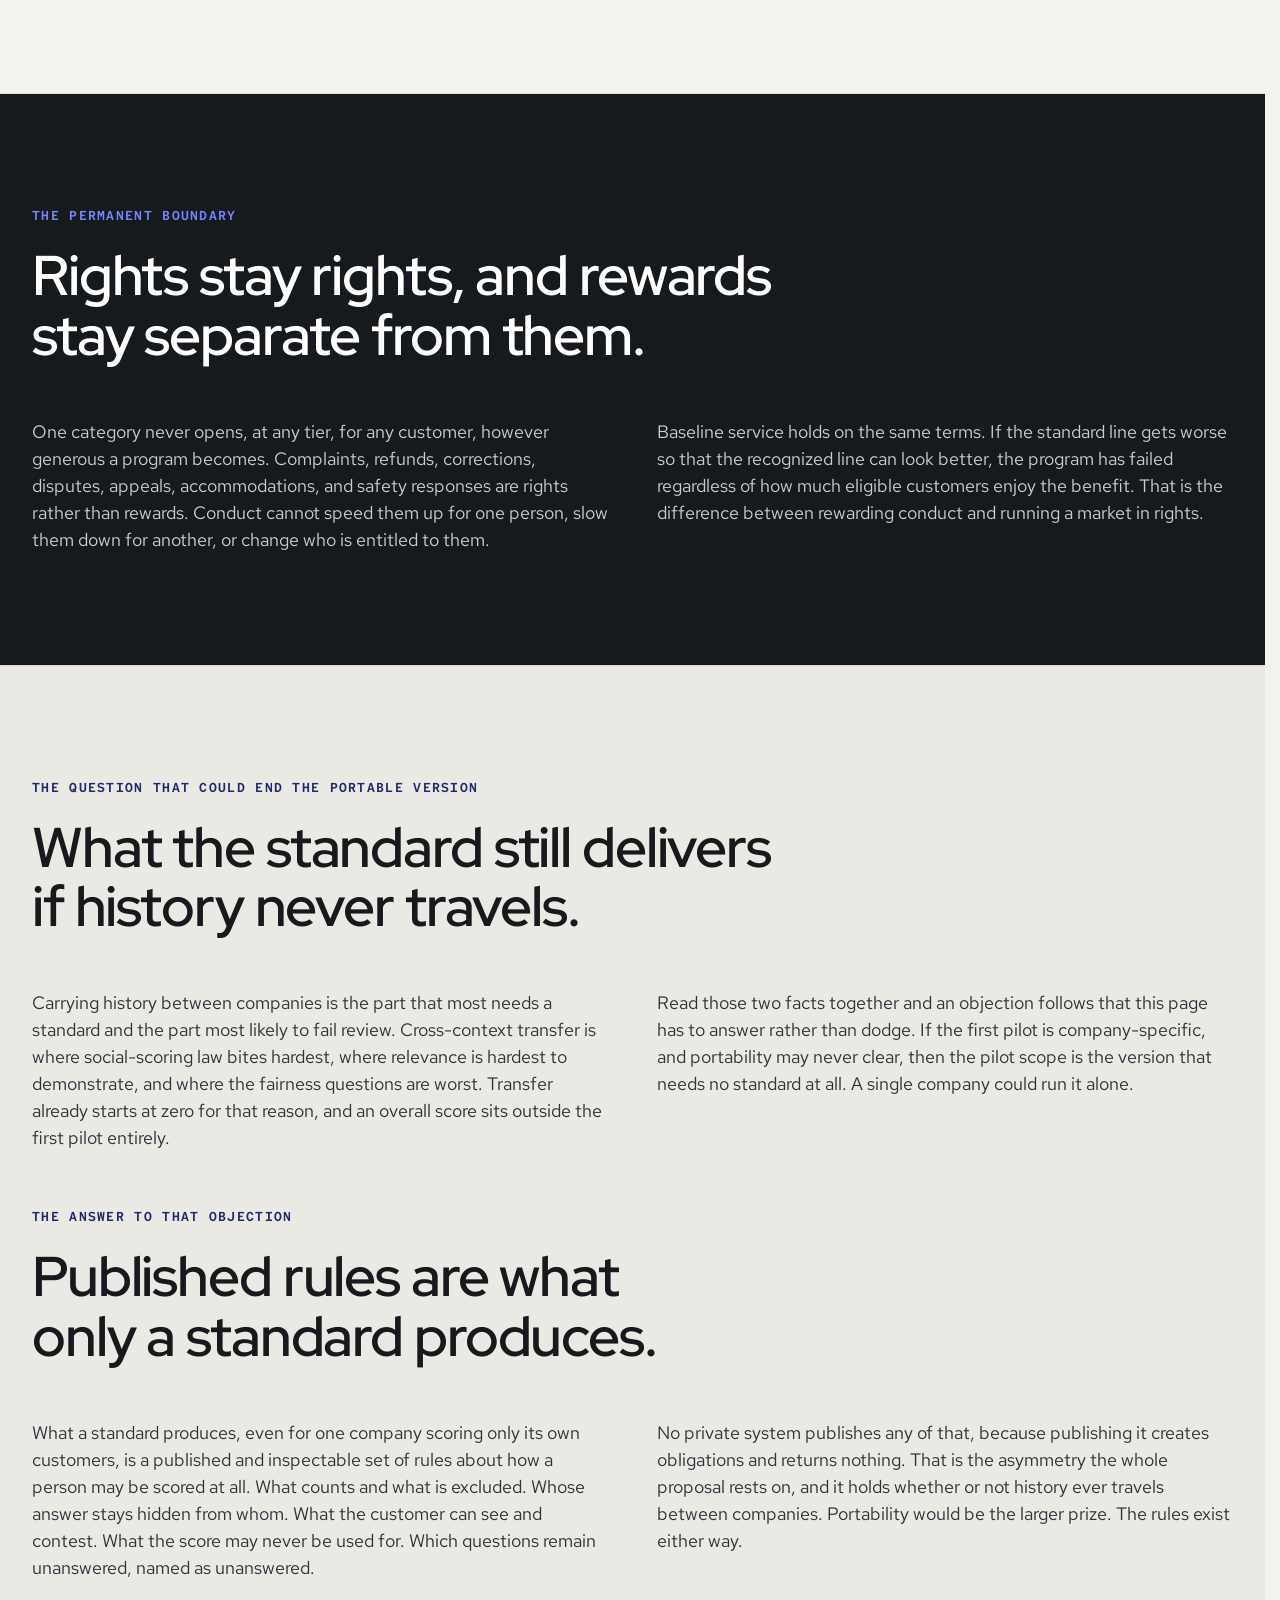
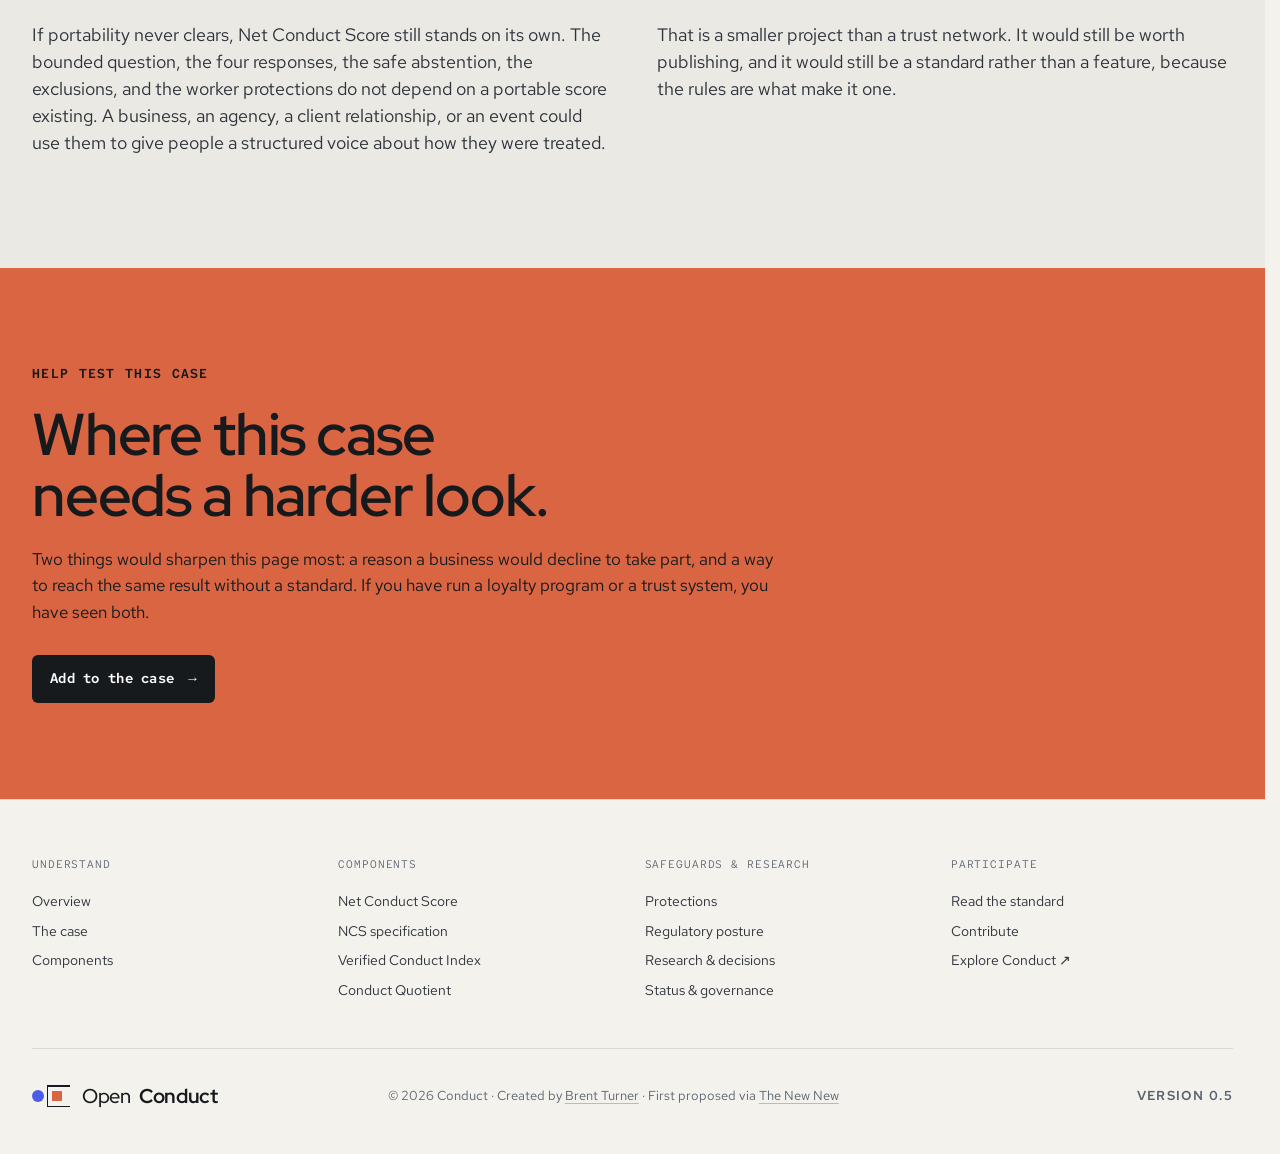
==== commit f88d3be9: "copy updates" ====
--- a/case-for-conduct/index.html
+++ b/case-for-conduct/index.html
@@ -52,7 +52,7 @@
         <h1>What a shared standard does that a private feature cannot.</h1>
         <p>A single company could build a private version of this without asking anyone. That objection deserves a straight answer, so this page gives one, along with what a participating business might get, what a reward is allowed to be, and what survives if the portable version never clears review.</p>
         <div class="editorial-actions">
-          <a class="button button-ink" href="#necessity">Start with the objection <span aria-hidden="true">↓</span></a><a class="text-action" href="../contribute/">Challenge the case <span aria-hidden="true">→</span></a>
+          <a class="button button-ink" href="#necessity">Start with the objection <span aria-hidden="true">↓</span></a><a class="text-action" href="../contribute/">Add to the case <span aria-hidden="true">→</span></a>
         </div>
       </header>
       <aside class="editorial-status">
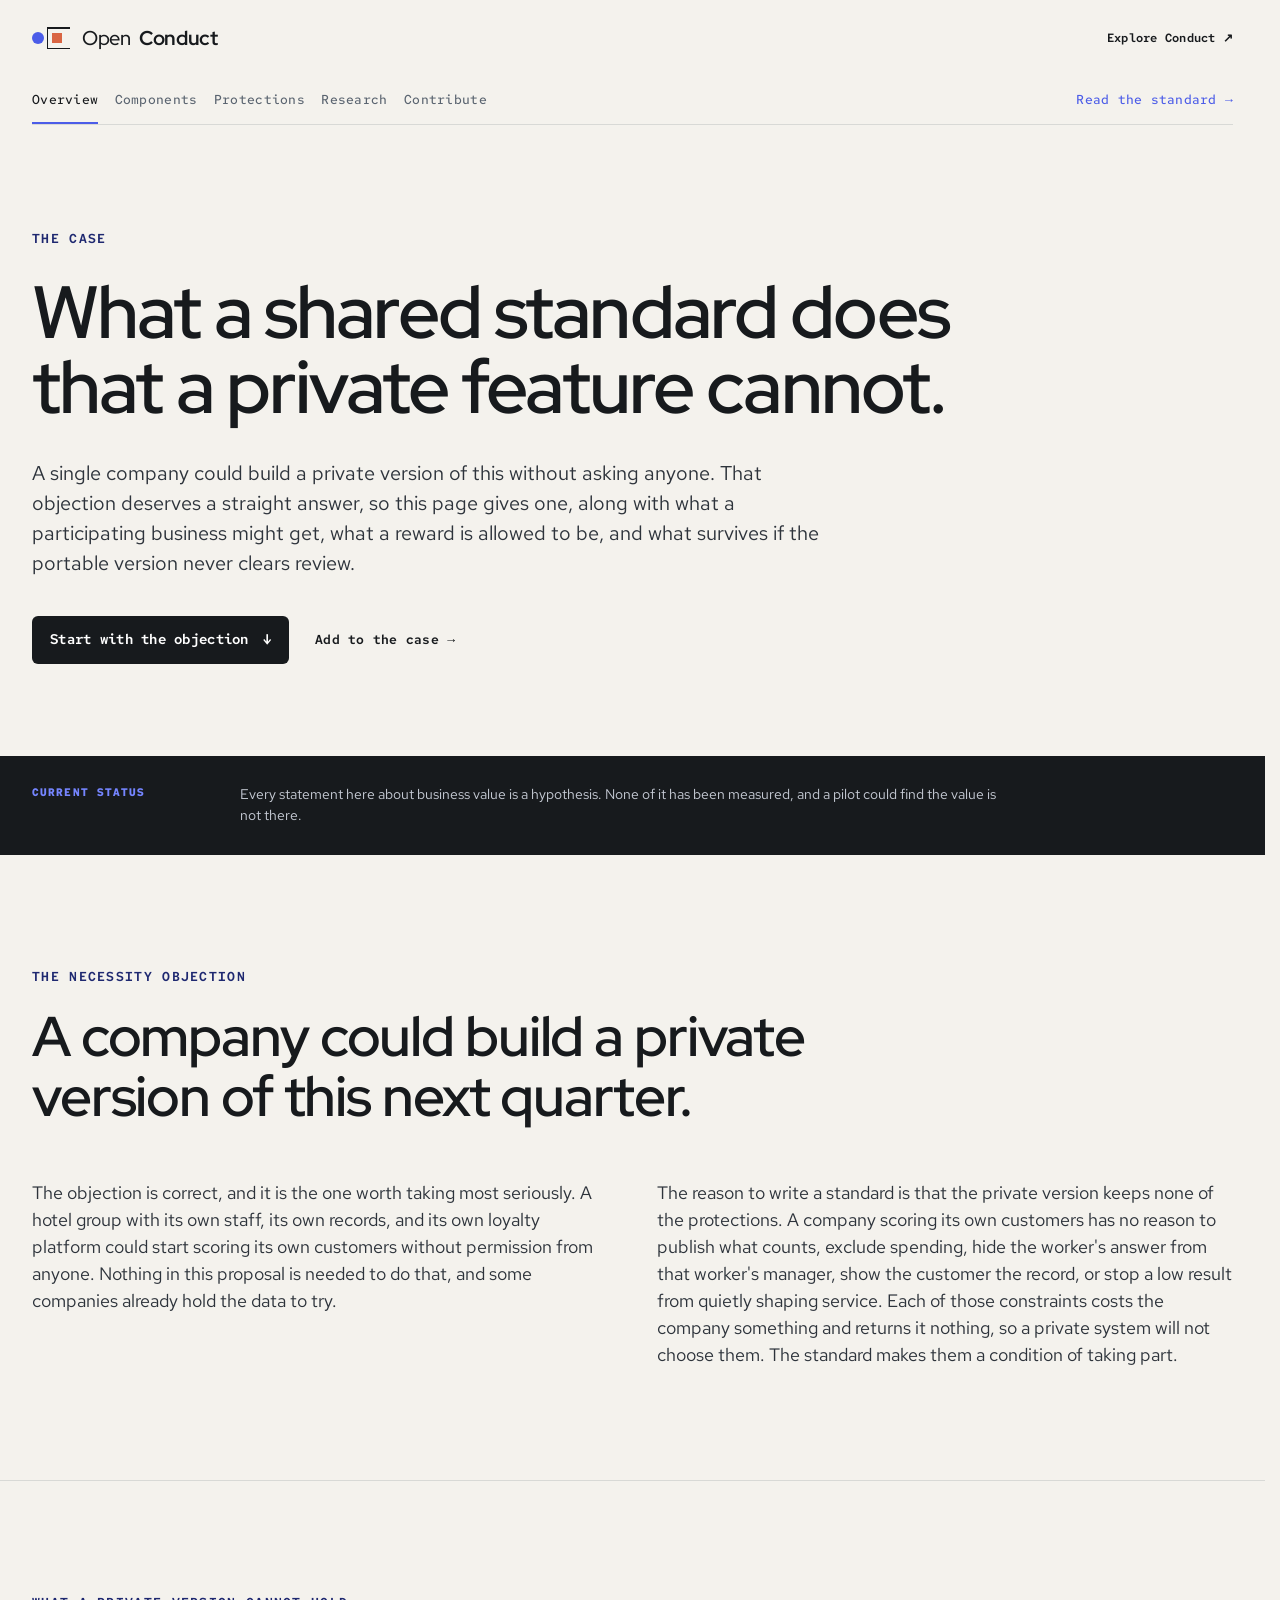
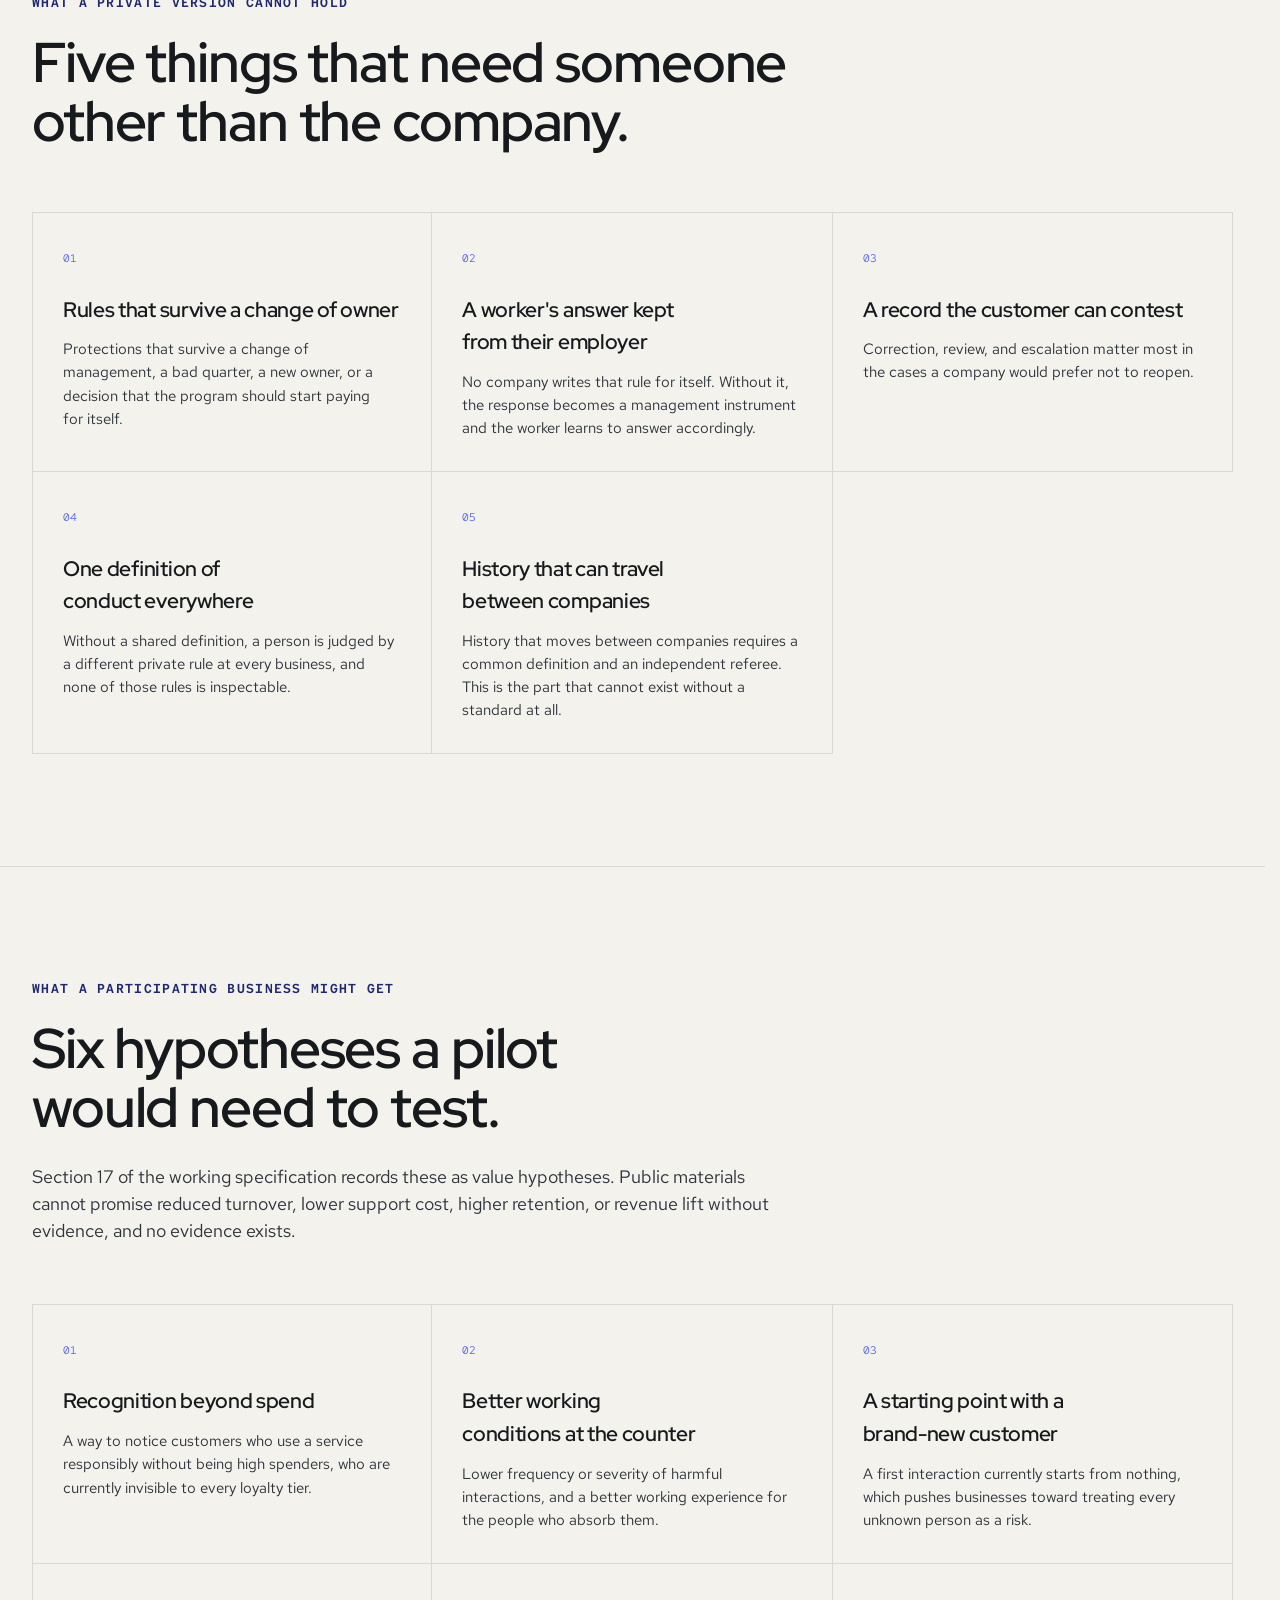
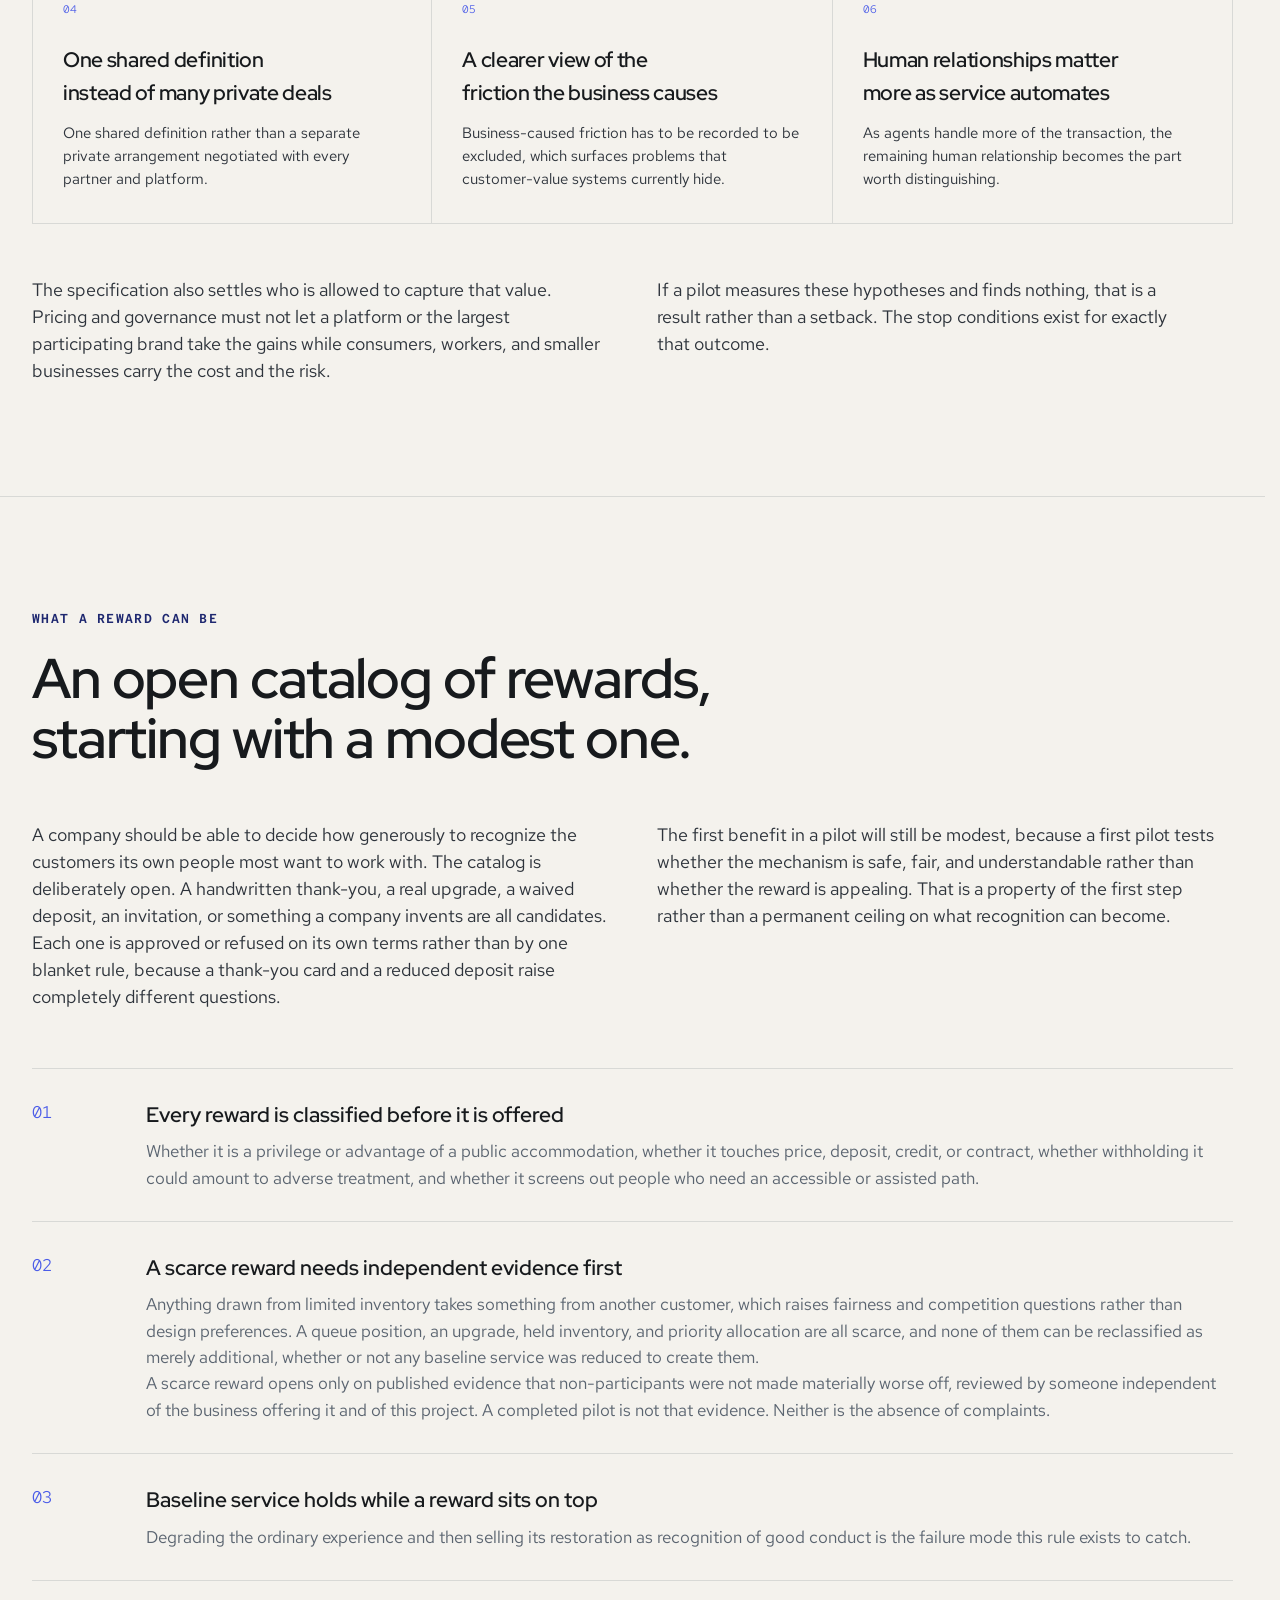
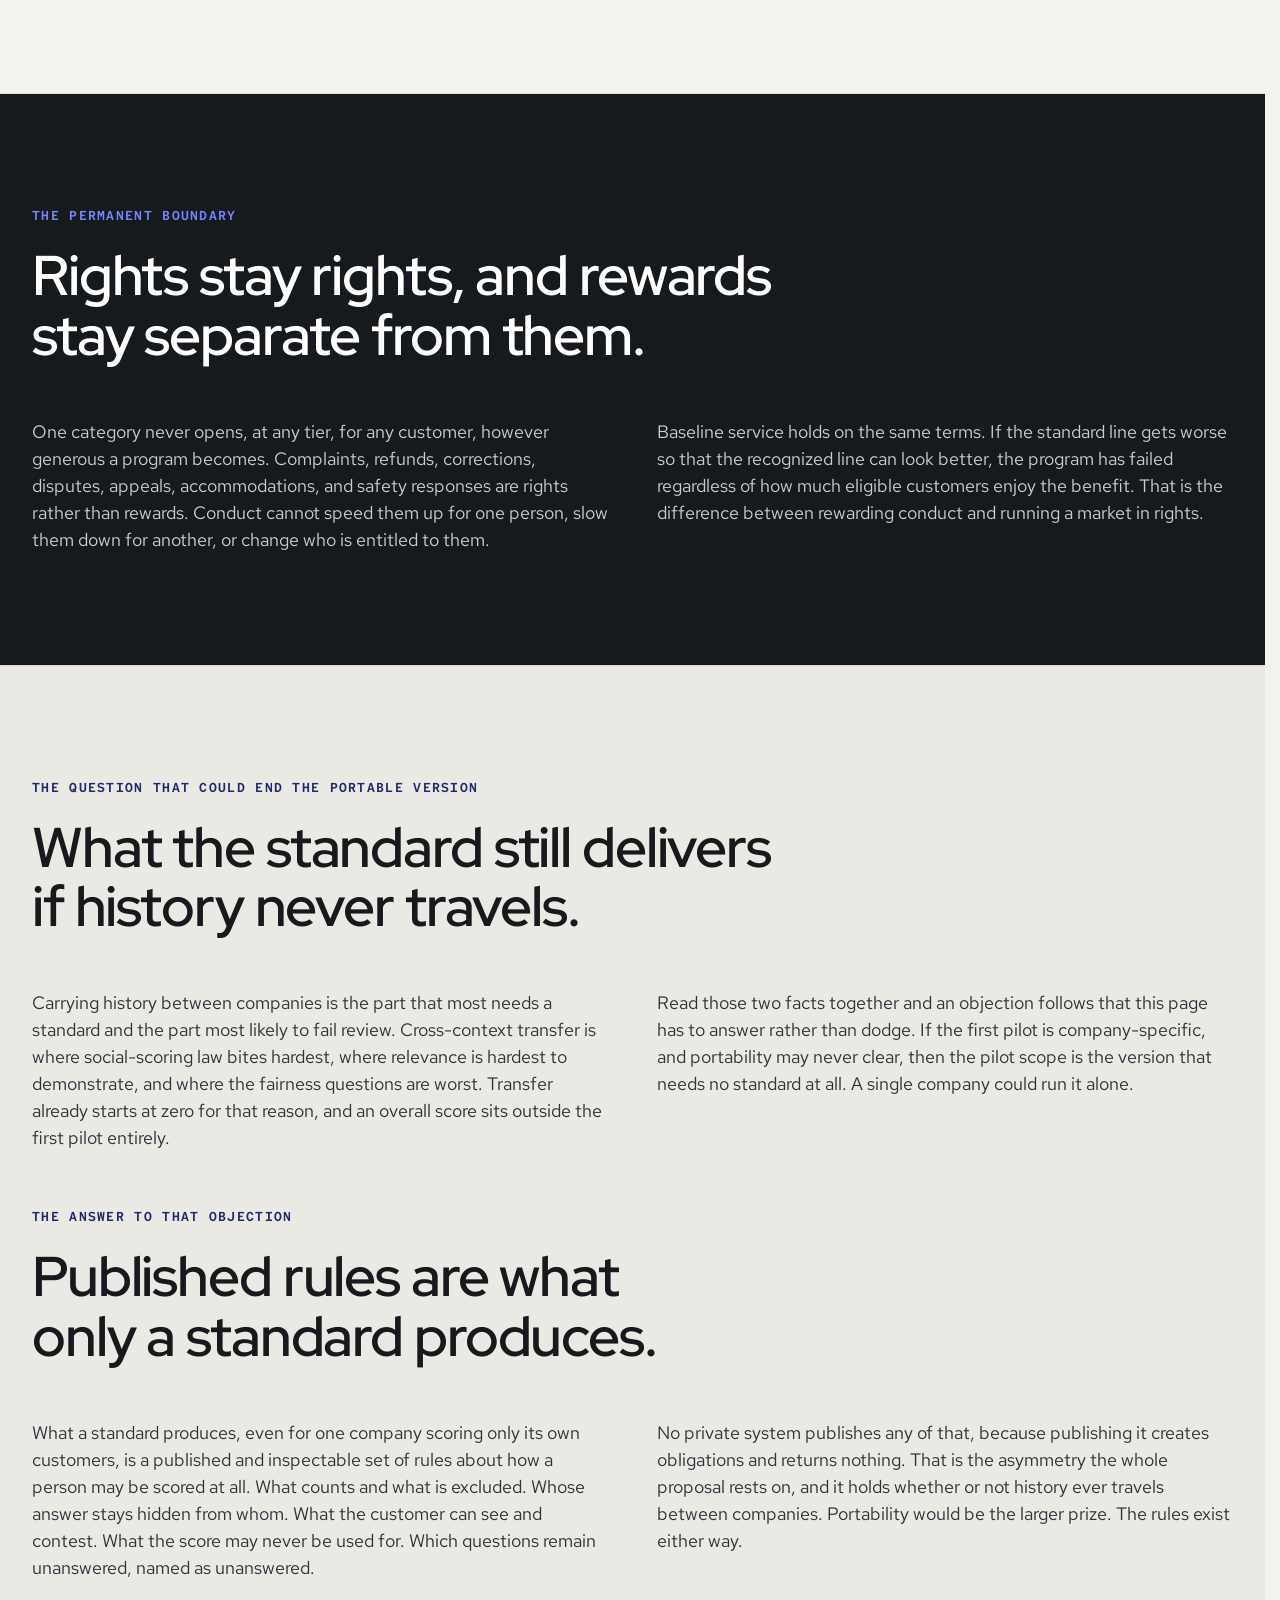
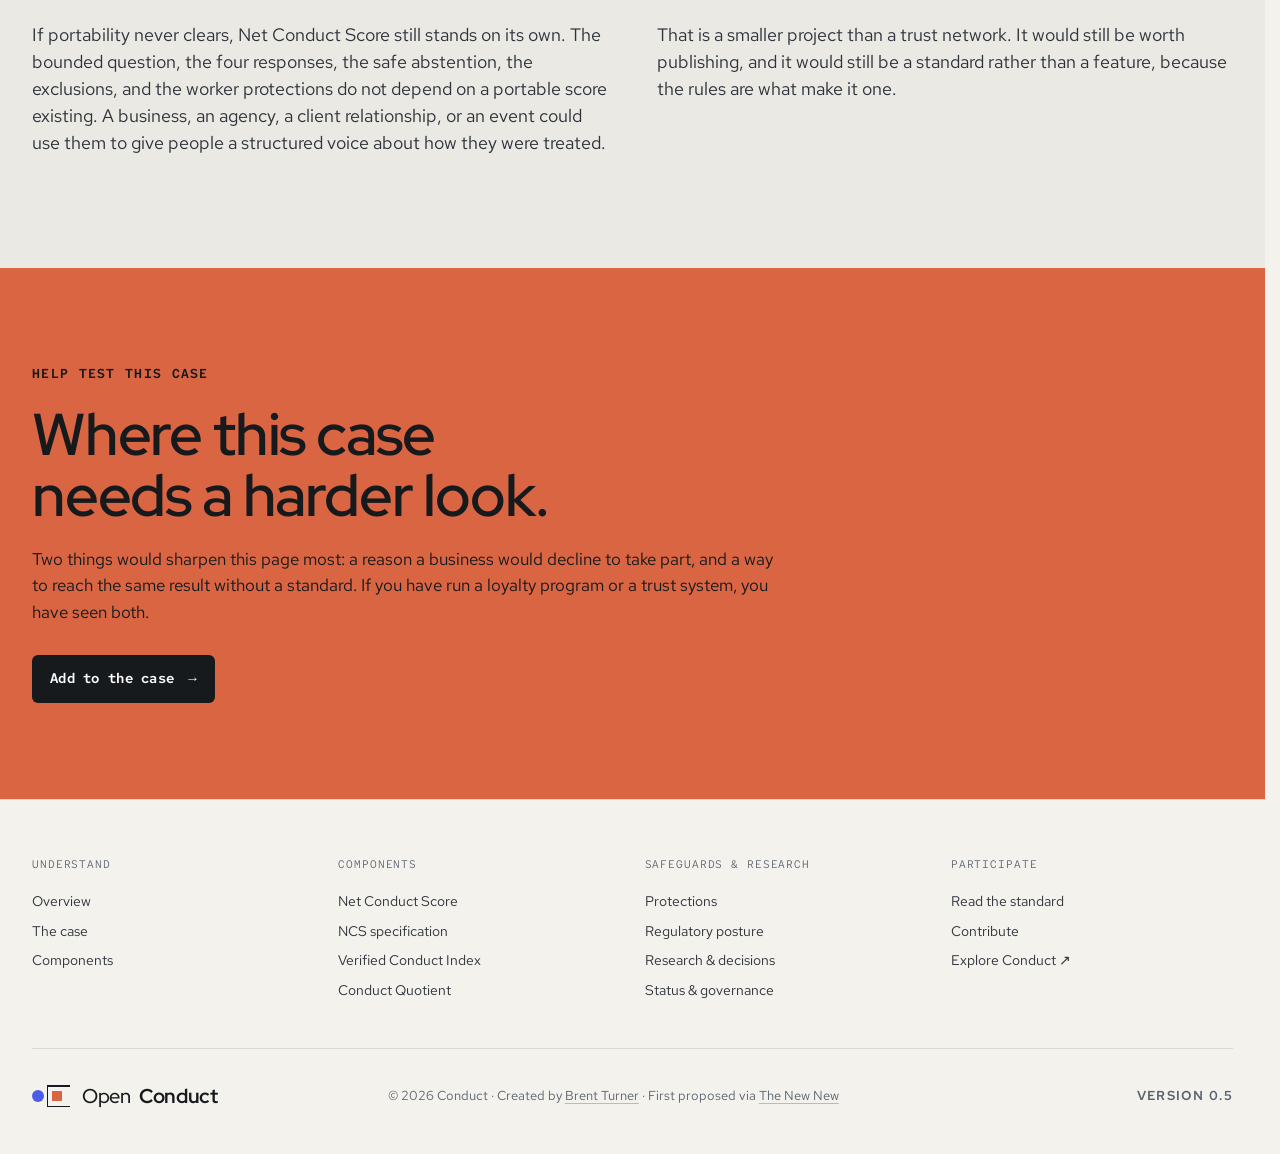
==== commit cda364a3: "copy updates" ====
--- a/case-for-conduct/index.html
+++ b/case-for-conduct/index.html
@@ -166,7 +166,7 @@
             <span>02</span>
             <div>
               <h3>A scarce reward needs independent evidence first</h3>
-              <p>Anything drawn from limited inventory takes something from another customer, which raises fairness and competition questions rather than design preferences. A queue position, an upgrade, held inventory, and priority allocation are all scarce, and none of them can be reclassified as merely additional because no baseline service was reduced to create them.</p>
+              <p>Anything drawn from limited inventory takes something from another customer, which raises fairness and competition questions rather than design preferences. A queue position, an upgrade, held inventory, and priority allocation are all scarce, and none of them can be reclassified as merely additional, whether or not any baseline service was reduced to create them.</p>
               <p>A scarce reward opens only on published evidence that non-participants were not made materially worse off, reviewed by someone independent of the business offering it and of this project. A completed pilot is not that evidence. Neither is the absence of complaints.</p>
             </div>
           </article>
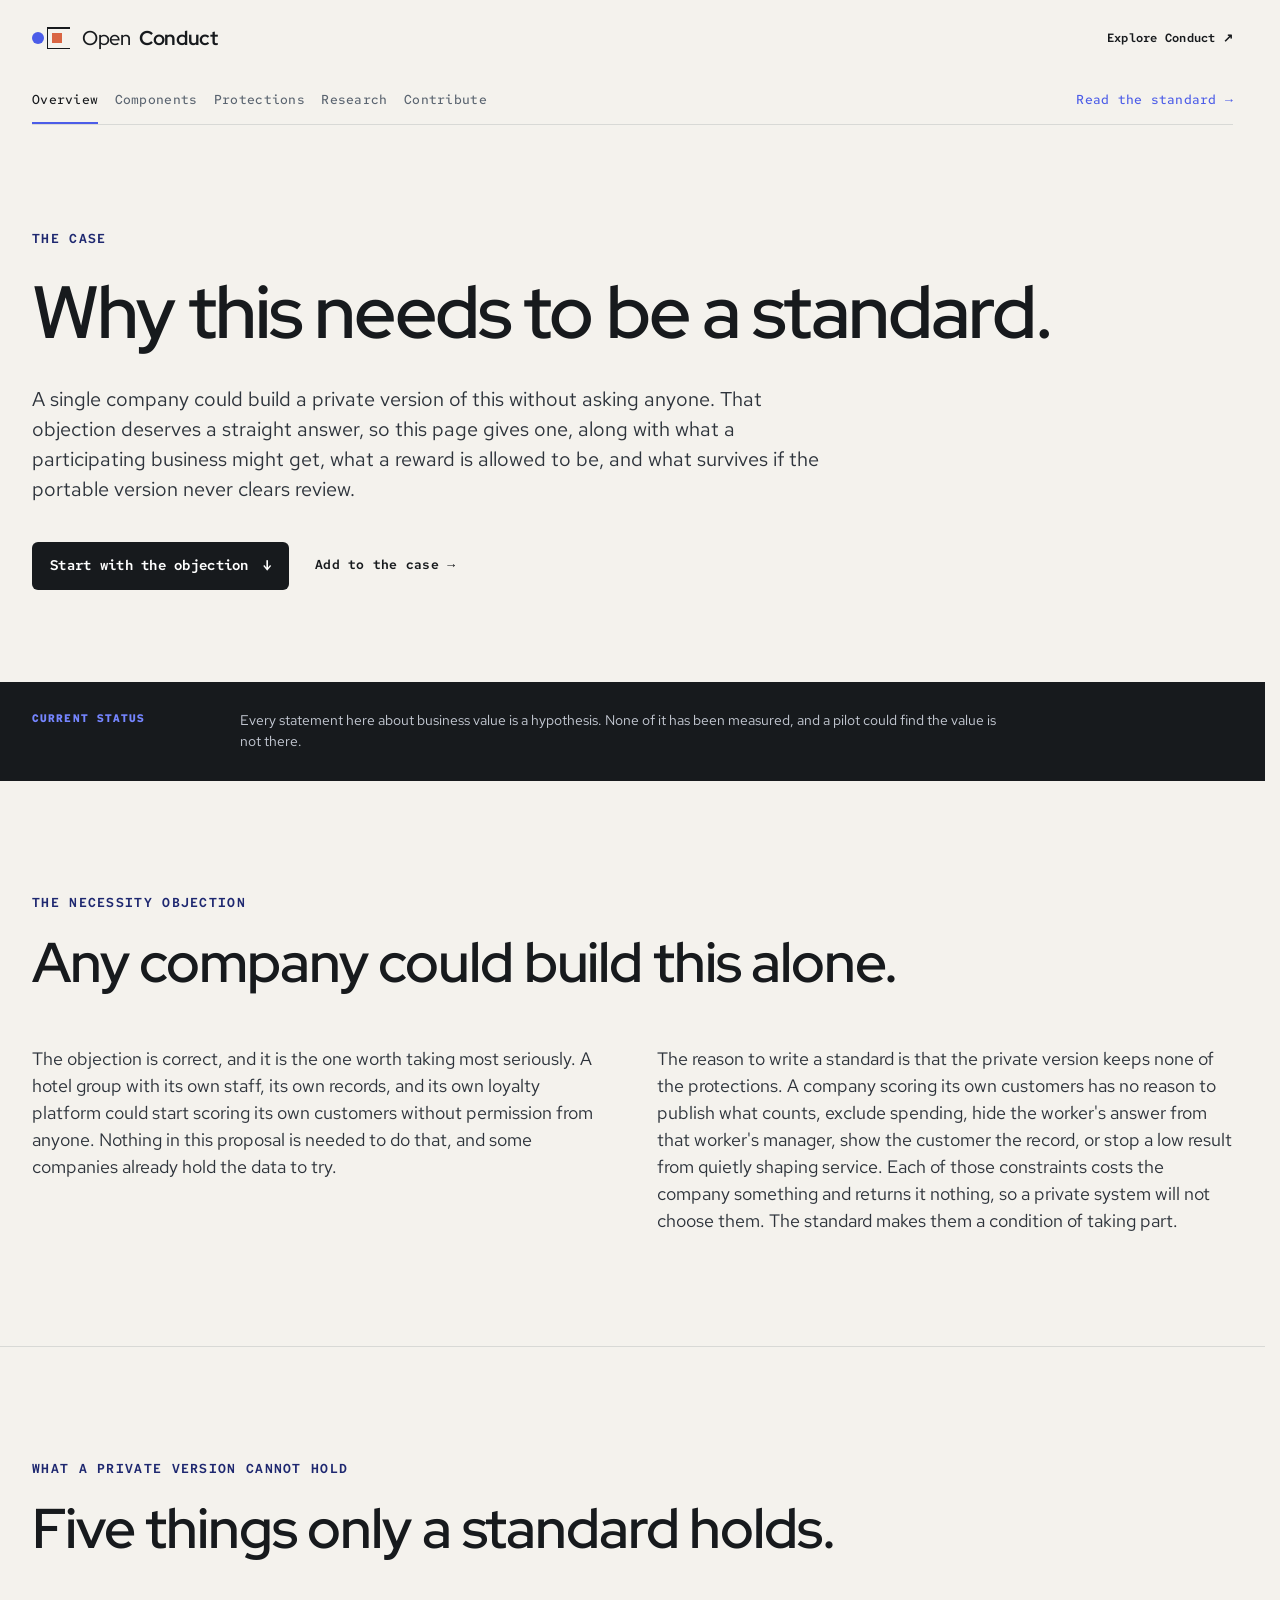
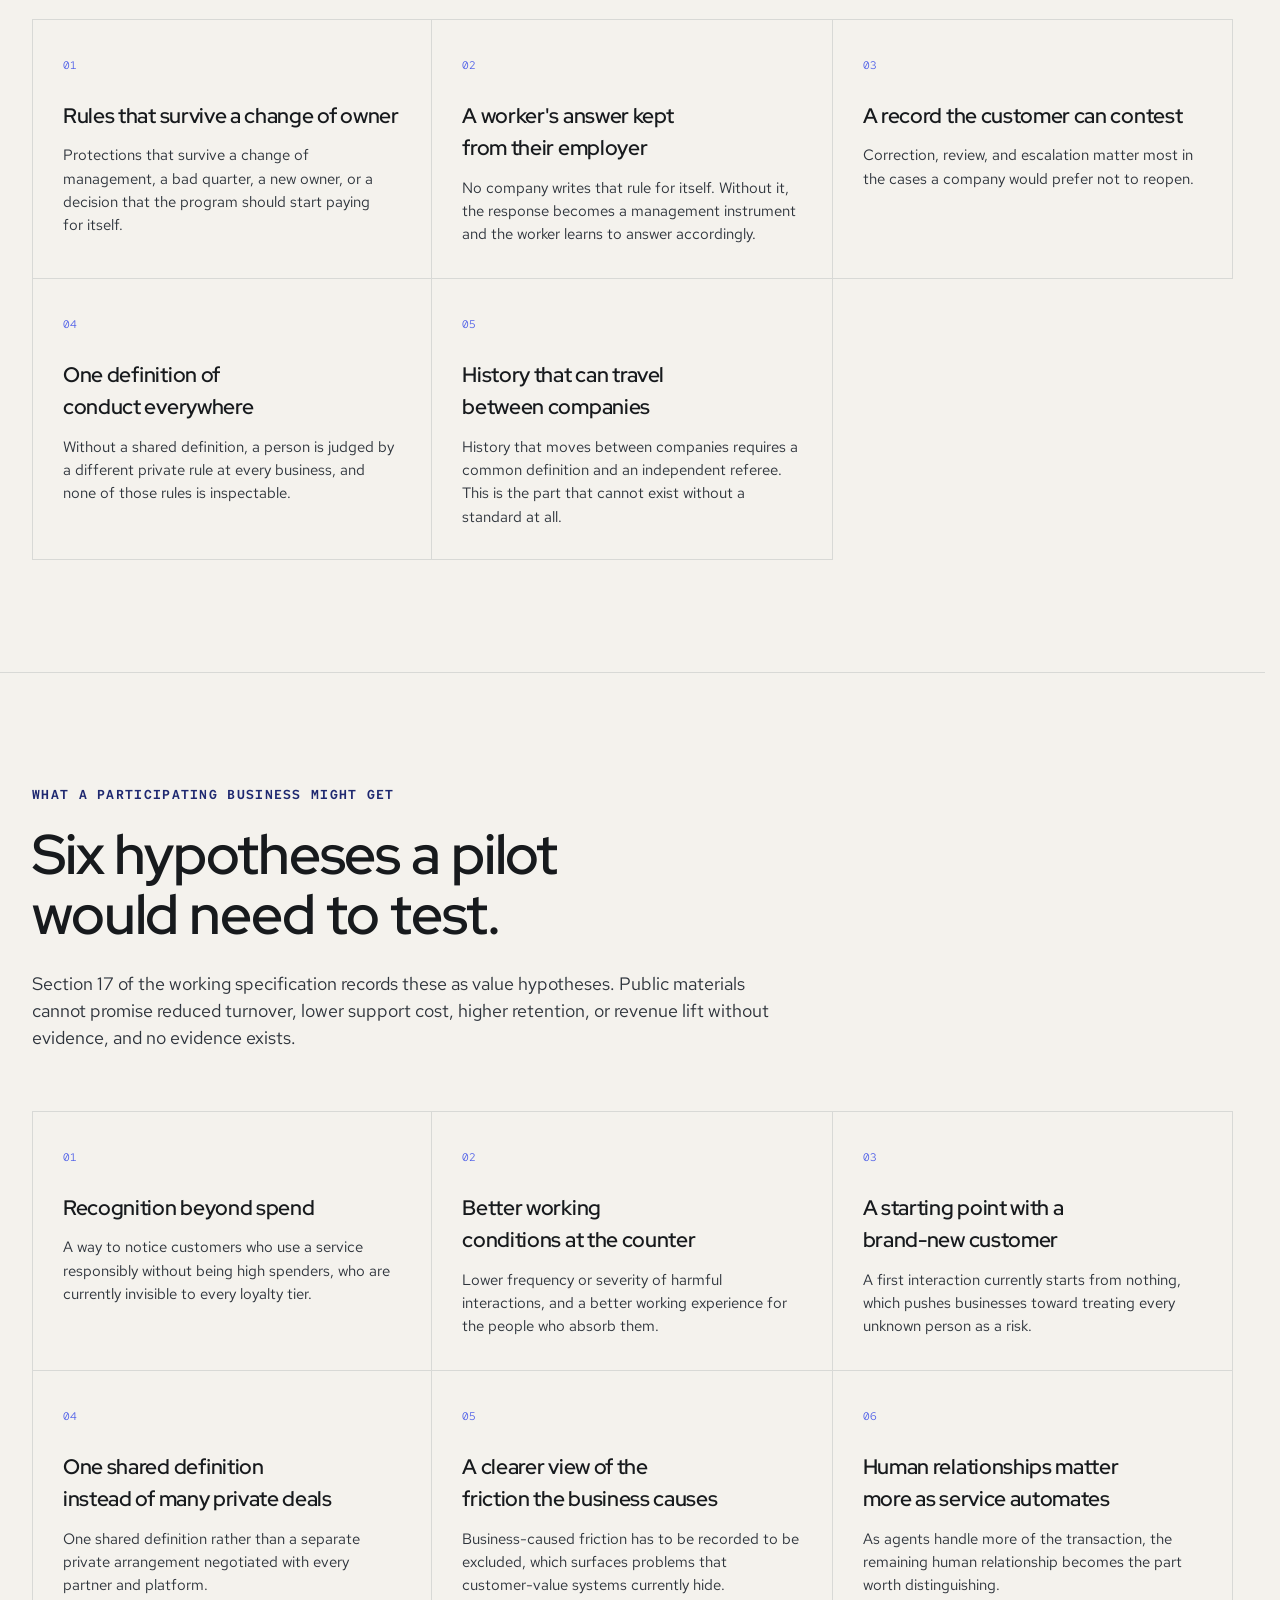
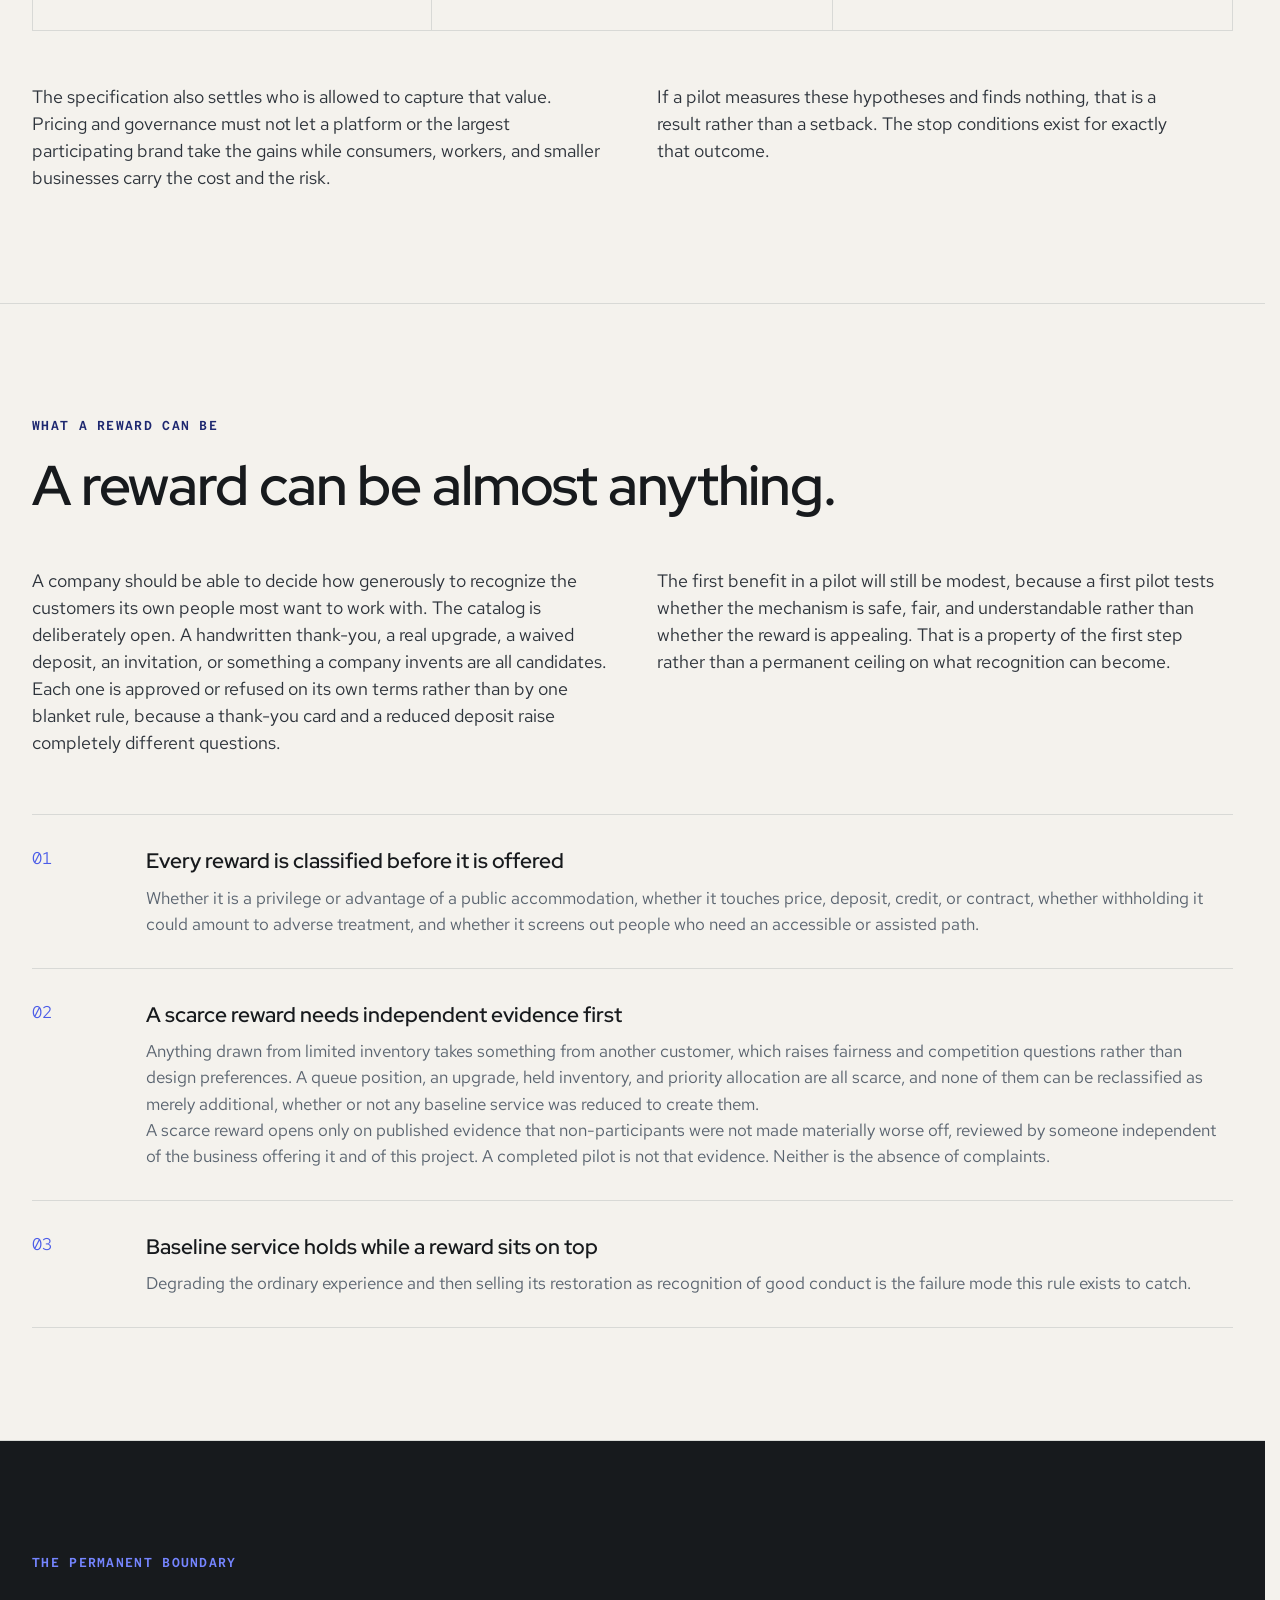
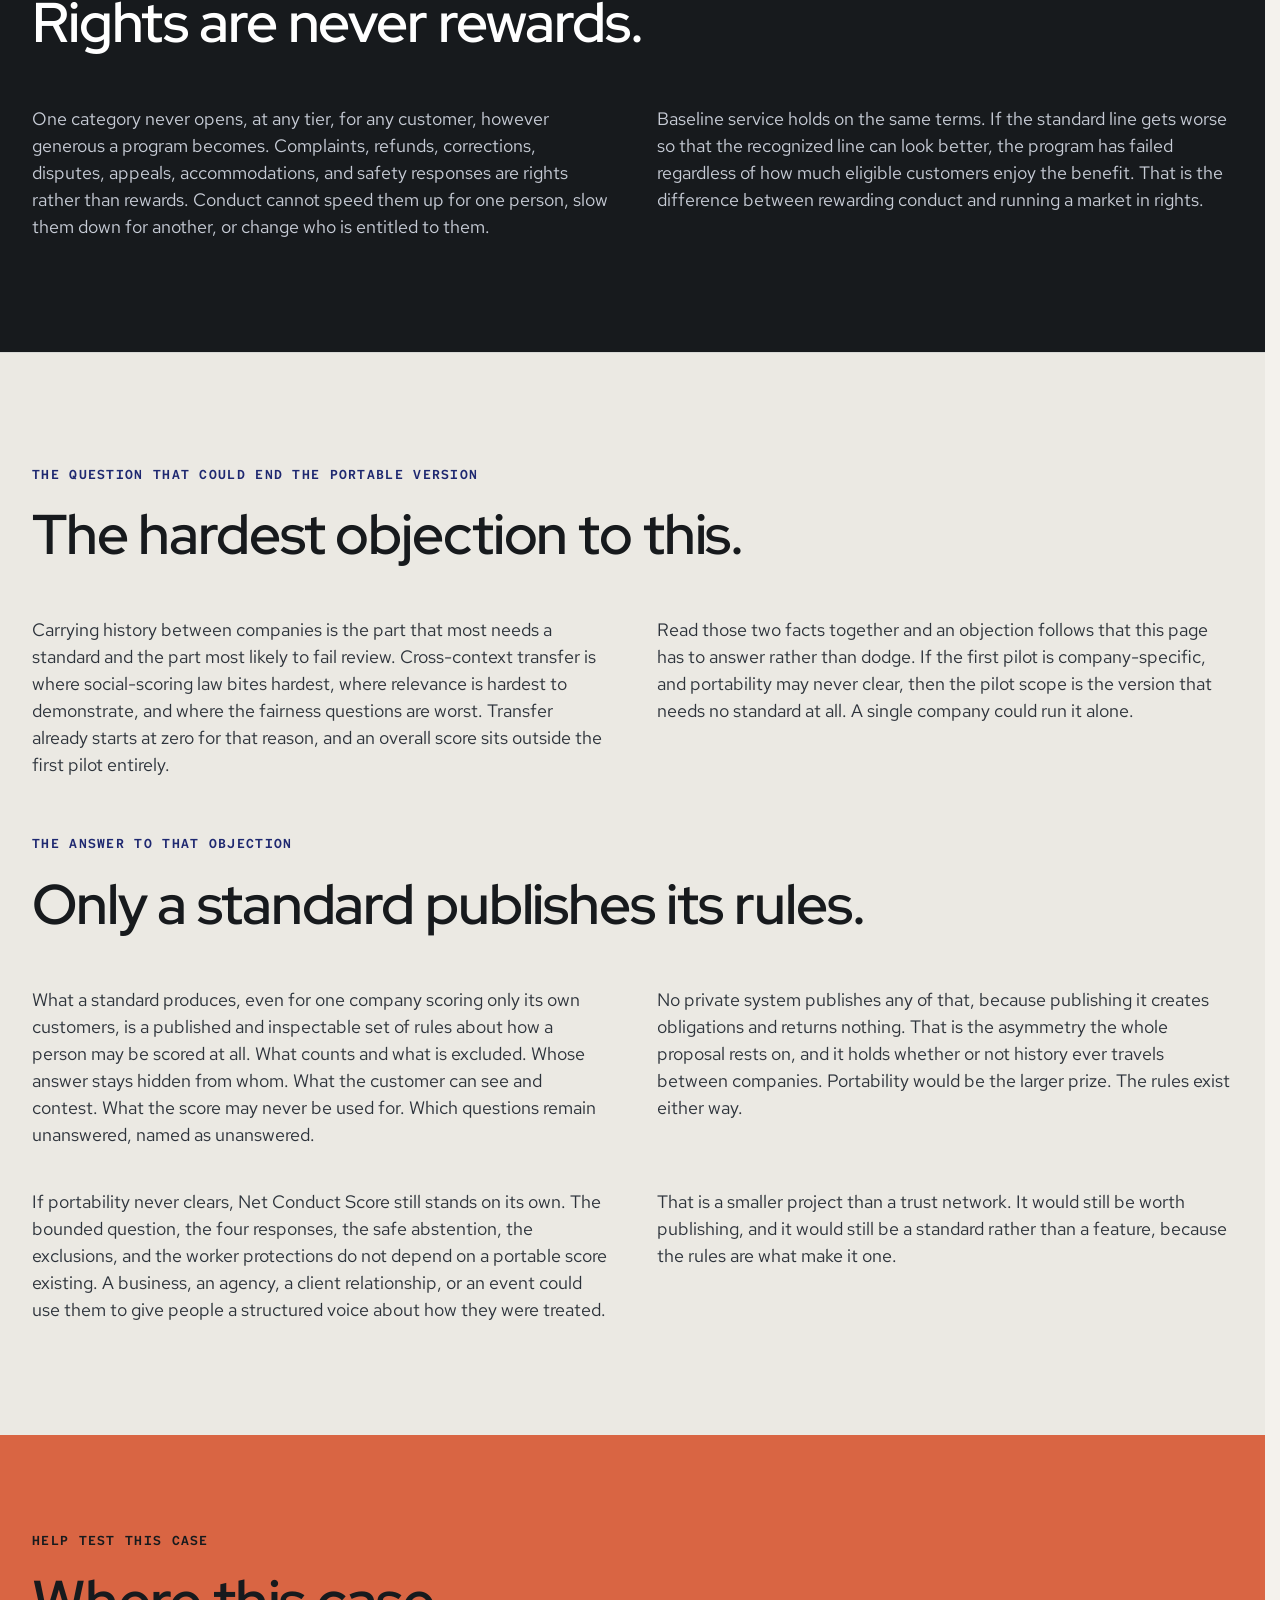
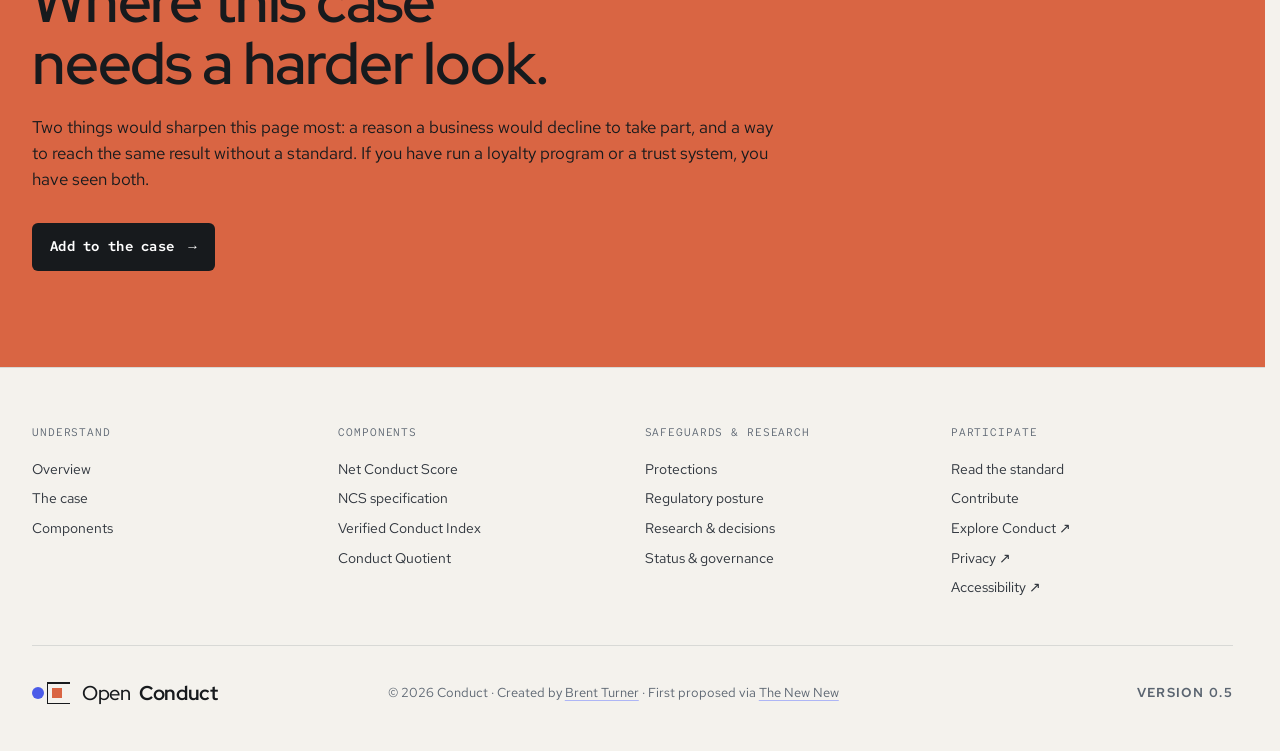
==== commit 5bdac4fe: "copy updates" ====
--- a/case-for-conduct/index.html
+++ b/case-for-conduct/index.html
@@ -29,7 +29,7 @@
   <meta name="twitter:description" content="Why customer conduct needs a shared standard rather than a private company feature, what a participating business might get, what a benefit is allowed to be, and what survives if portability never clears review.">
   <meta name="twitter:image" content="https://openconduct.org/og.png">
   <script type="application/ld+json">
-  {"@context":"https://schema.org","@graph":[{"@type":"WebSite","@id":"https://openconduct.org/#website","url":"https://openconduct.org/","name":"Open Conduct","inLanguage":"en-US"},{"@type":"Person","@id":"https://brentturner.is/#person","name":"Brent Turner","url":"https://brentturner.is/"},{"@type":"WebPage","@id":"https://openconduct.org/case-for-conduct/#page","url":"https://openconduct.org/case-for-conduct/","name":"The Case for a Standard | Open Conduct","description":"Why customer conduct needs a shared standard rather than a private company feature, what a participating business might get, what a benefit is allowed to be, and what survives if portability never clears review.","isPartOf":{"@id":"https://openconduct.org/#website"},"author":{"@id":"https://brentturner.is/#person"},"inLanguage":"en-US","dateModified":"2026-08-22"}]}
+  {"@context":"https://schema.org","@graph":[{"@type":"WebSite","@id":"https://openconduct.org/#website","url":"https://openconduct.org/","name":"Open Conduct","inLanguage":"en-US"},{"@type":"Person","@id":"https://brentturner.is/#person","name":"Brent Turner","url":"https://brentturner.is/"},{"@type":"WebPage","@id":"https://openconduct.org/case-for-conduct/#page","url":"https://openconduct.org/case-for-conduct/","name":"The Case for a Standard | Open Conduct","description":"Why customer conduct needs a shared standard rather than a private company feature, what a participating business might get, what a benefit is allowed to be, and what survives if portability never clears review.","isPartOf":{"@id":"https://openconduct.org/#website"},"author":{"@id":"https://brentturner.is/#person"},"inLanguage":"en-US","dateModified":"2026-08-23"}]}
   </script>
 </head>
 <body>
@@ -49,7 +49,7 @@
     <div id="open-main">
       <header class="editorial-hero">
         <p class="document-type">THE CASE</p>
-        <h1>What a shared standard does that a private feature cannot.</h1>
+        <h1>Why this needs to be a standard.</h1>
         <p>A single company could build a private version of this without asking anyone. That objection deserves a straight answer, so this page gives one, along with what a participating business might get, what a reward is allowed to be, and what survives if the portable version never clears review.</p>
         <div class="editorial-actions">
           <a class="button button-ink" href="#necessity">Start with the objection <span aria-hidden="true">↓</span></a><a class="text-action" href="../contribute/">Add to the case <span aria-hidden="true">→</span></a>
@@ -62,7 +62,7 @@
       <section class="editorial-section" id="necessity">
         <div class="editorial-heading">
           <p class="document-type">THE NECESSITY OBJECTION</p>
-          <h2>A company could build a private version of this next quarter.</h2>
+          <h2>Any company could build this alone.</h2>
         </div>
         <div class="two-column-copy">
           <p>The objection is correct, and it is the one worth taking most seriously. A hotel group with its own staff, its own records, and its own loyalty platform could start scoring its own customers without permission from anyone. Nothing in this proposal is needed to do that, and some companies already hold the data to try.</p>
@@ -72,7 +72,7 @@
       <section class="editorial-section" id="only-a-standard">
         <div class="editorial-heading">
           <p class="document-type">WHAT A PRIVATE VERSION CANNOT HOLD</p>
-          <h2>Five things that need someone other than the company.</h2>
+          <h2>Five things only a standard holds.</h2>
         </div>
         <div class="promise-grid">
           <article>
@@ -148,7 +148,7 @@
       <section class="editorial-section" id="benefits">
         <div class="editorial-heading">
           <p class="document-type">WHAT A REWARD CAN BE</p>
-          <h2>An open catalog of rewards, starting with a modest one.</h2>
+          <h2>A reward can be almost anything.</h2>
         </div>
         <div class="two-column-copy">
           <p>A company should be able to decide how generously to recognize the customers its own people most want to work with. The catalog is deliberately open. A handwritten thank-you, a real upgrade, a waived deposit, an invitation, or something a company invents are all candidates. Each one is approved or refused on its own terms rather than by one blanket rule, because a thank-you card and a reduced deposit raise completely different questions.</p>
@@ -182,7 +182,7 @@
       <section class="editorial-section editorial-ink" id="boundary">
         <div class="editorial-heading">
           <p class="document-type">THE PERMANENT BOUNDARY</p>
-          <h2>Rights stay rights, and rewards stay separate from them.</h2>
+          <h2>Rights are never rewards.</h2>
         </div>
         <div class="two-column-copy">
           <p>One category never opens, at any tier, for any customer, however generous a program becomes. Complaints, refunds, corrections, disputes, appeals, accommodations, and safety responses are rights rather than rewards. Conduct cannot speed them up for one person, slow them down for another, or change who is entitled to them.</p>
@@ -192,7 +192,7 @@
       <section class="editorial-section editorial-soft" id="if-portability-fails">
         <div class="editorial-heading">
           <p class="document-type">THE QUESTION THAT COULD END THE PORTABLE VERSION</p>
-          <h2>What the standard still delivers if history never travels.</h2>
+          <h2>The hardest objection to this.</h2>
         </div>
         <div class="two-column-copy">
           <p>Carrying history between companies is the part that most needs a standard and the part most likely to fail review. Cross-context transfer is where social-scoring law bites hardest, where relevance is hardest to demonstrate, and where the fairness questions are worst. Transfer already starts at zero for that reason, and an overall score sits outside the first pilot entirely.</p>
@@ -200,7 +200,7 @@
         </div>
         <div class="editorial-heading" style="margin-top: 56px;">
           <p class="document-type">THE ANSWER TO THAT OBJECTION</p>
-          <h2>Published rules are what only a standard produces.</h2>
+          <h2>Only a standard publishes its rules.</h2>
         </div>
         <div class="two-column-copy">
           <p>What a standard produces, even for one company scoring only its own customers, is a published and inspectable set of rules about how a person may be scored at all. What counts and what is excluded. Whose answer stays hidden from whom. What the customer can see and contest. What the score may never be used for. Which questions remain unanswered, named as unanswered.</p>
@@ -244,6 +244,8 @@
           <a href="../standard/0.5/conduct-quotient/">Read the standard</a>
           <a href="../contribute/">Contribute</a>
           <a href="https://conduct.is/" target="_blank" rel="noopener noreferrer">Explore Conduct <span aria-hidden="true">↗</span></a>
+          <a href="https://conduct.is/privacy/" target="_blank" rel="noopener noreferrer">Privacy <span aria-hidden="true">↗</span></a>
+          <a href="https://conduct.is/accessibility/" target="_blank" rel="noopener noreferrer">Accessibility <span aria-hidden="true">↗</span></a>
         </div>
       </nav>
       <div class="footer-meta">
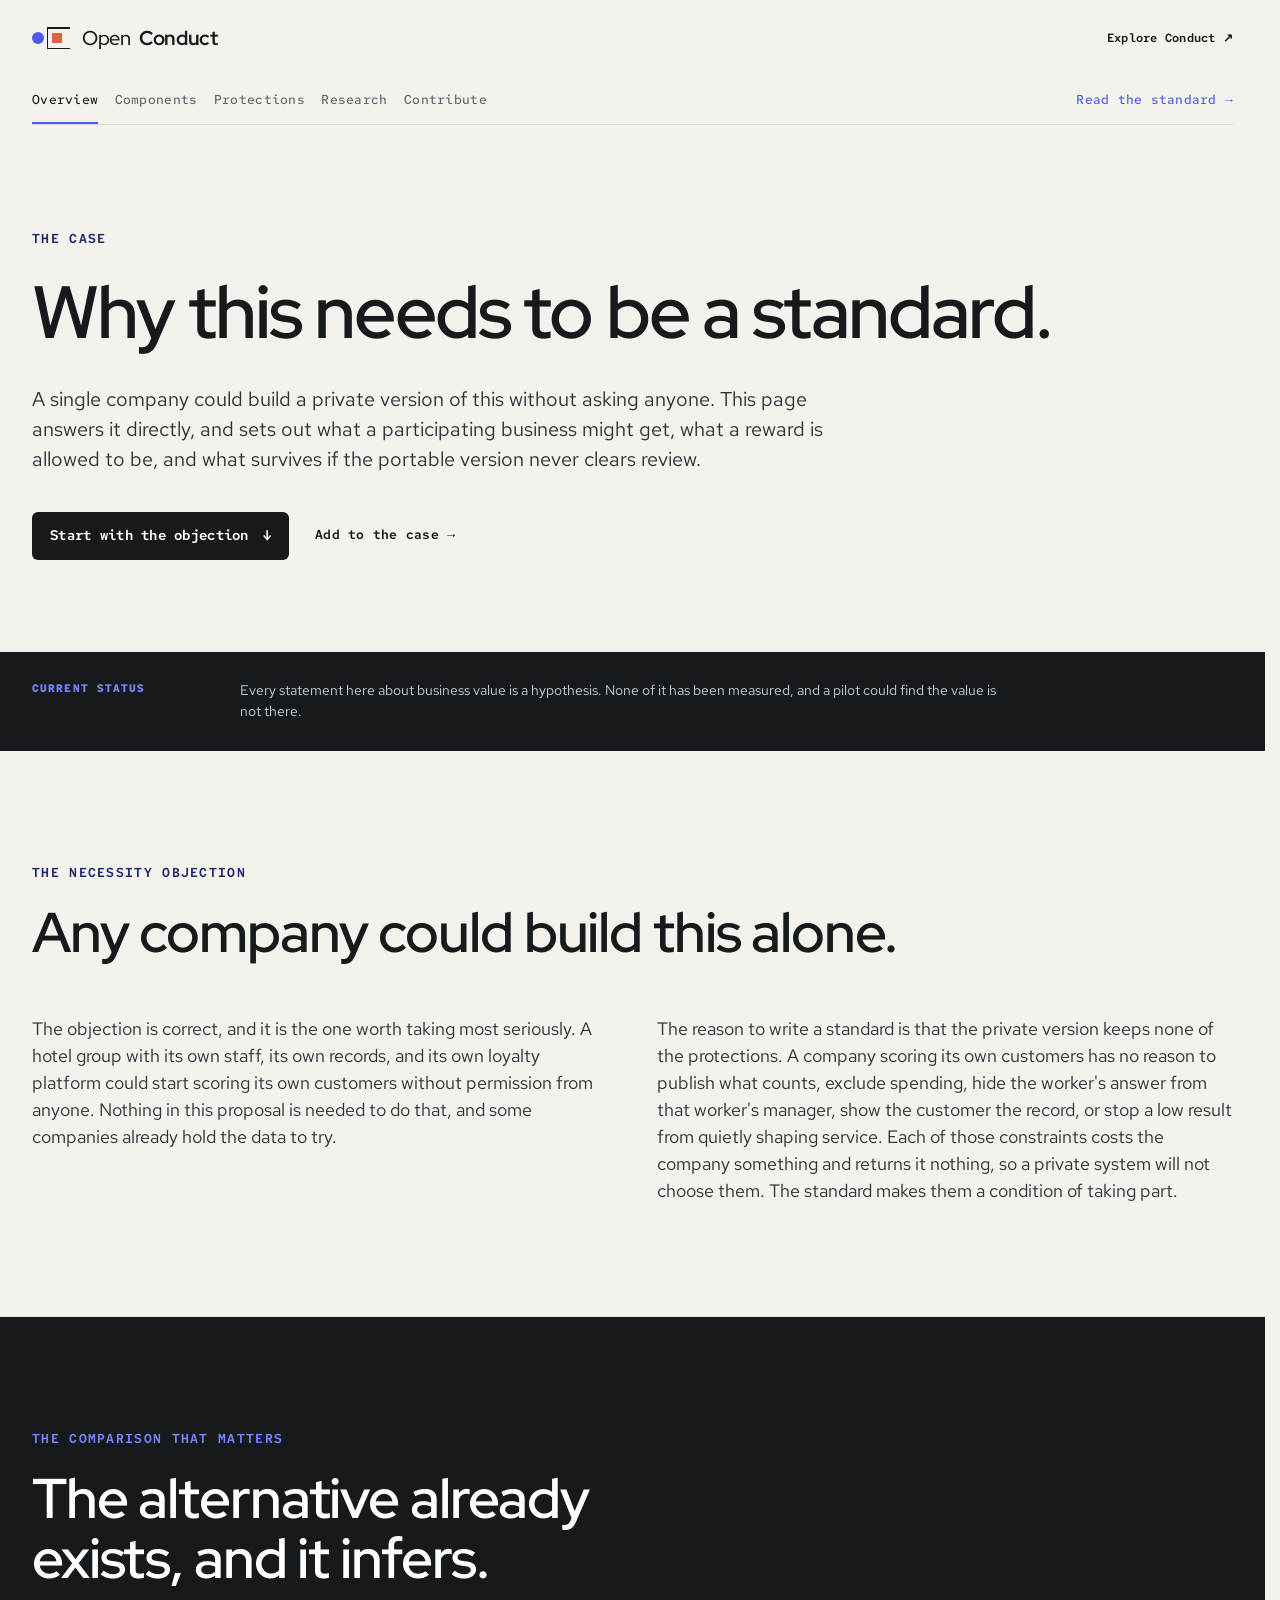
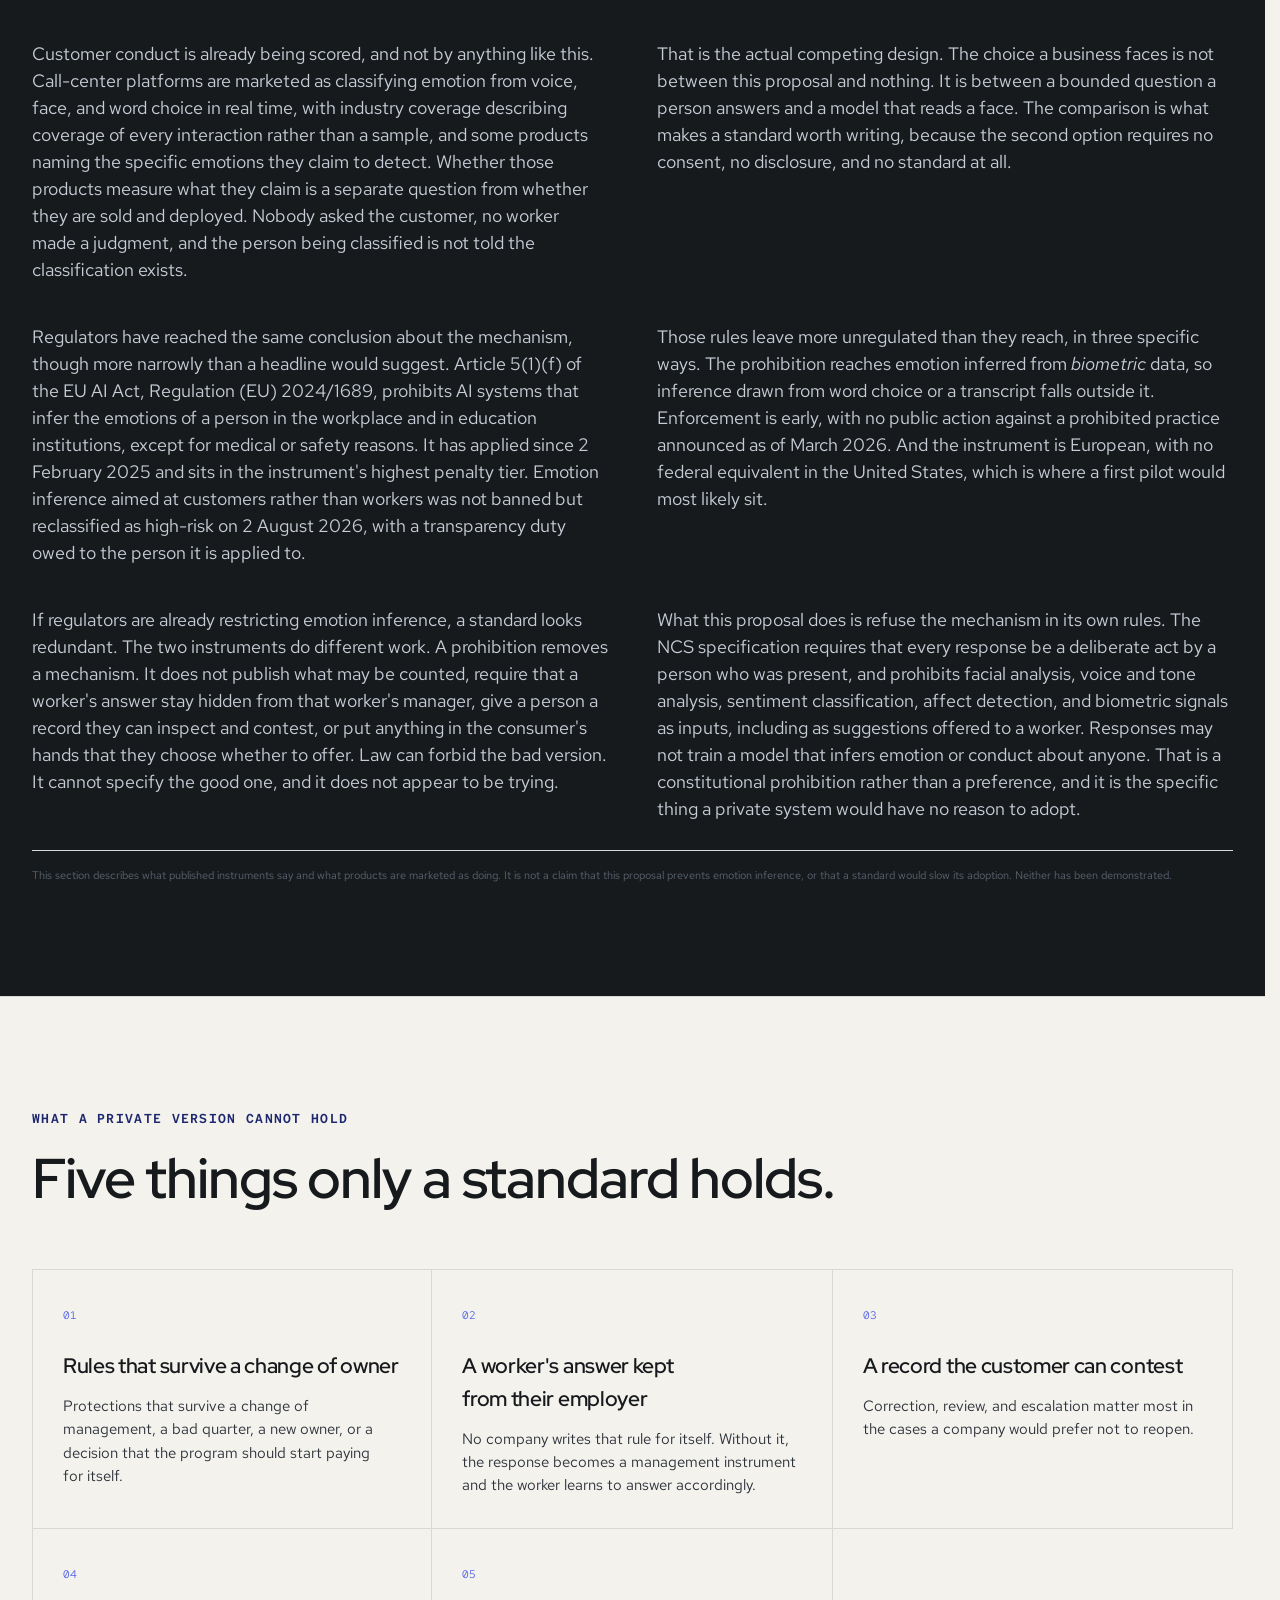
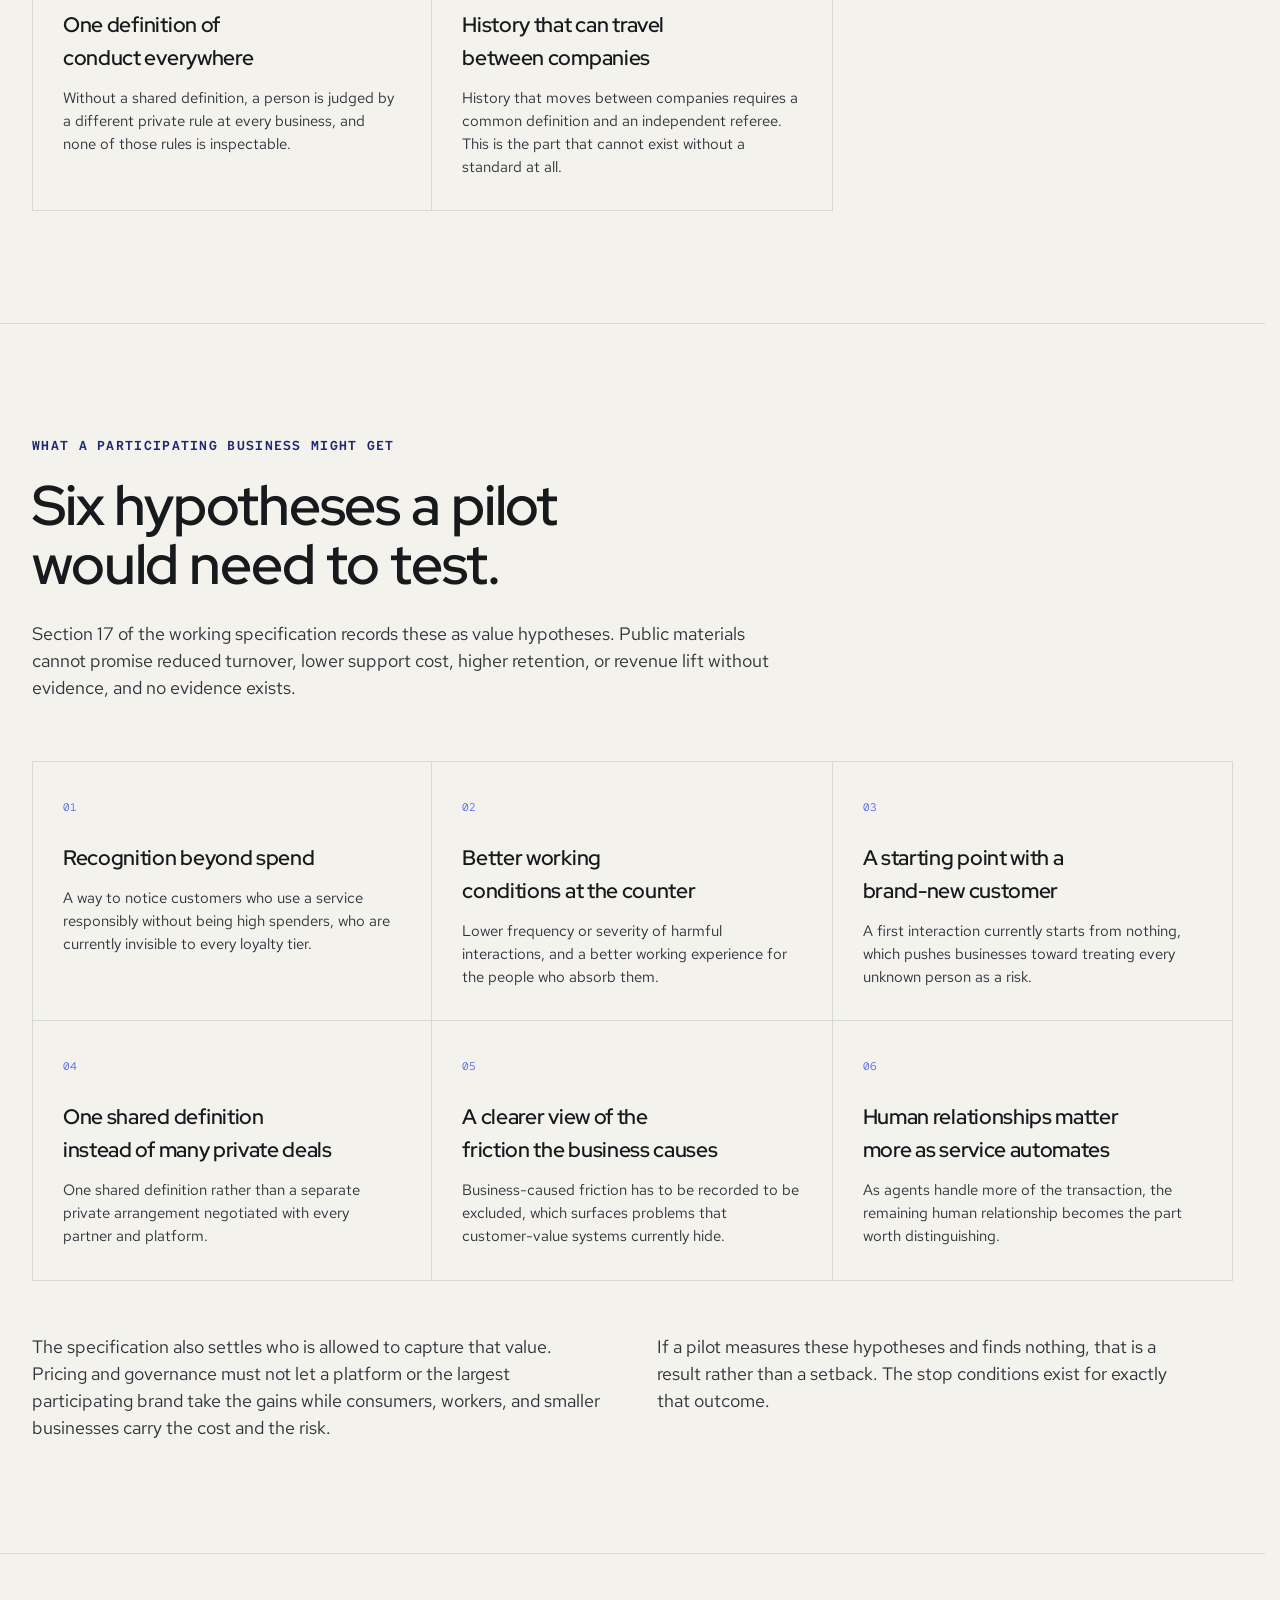
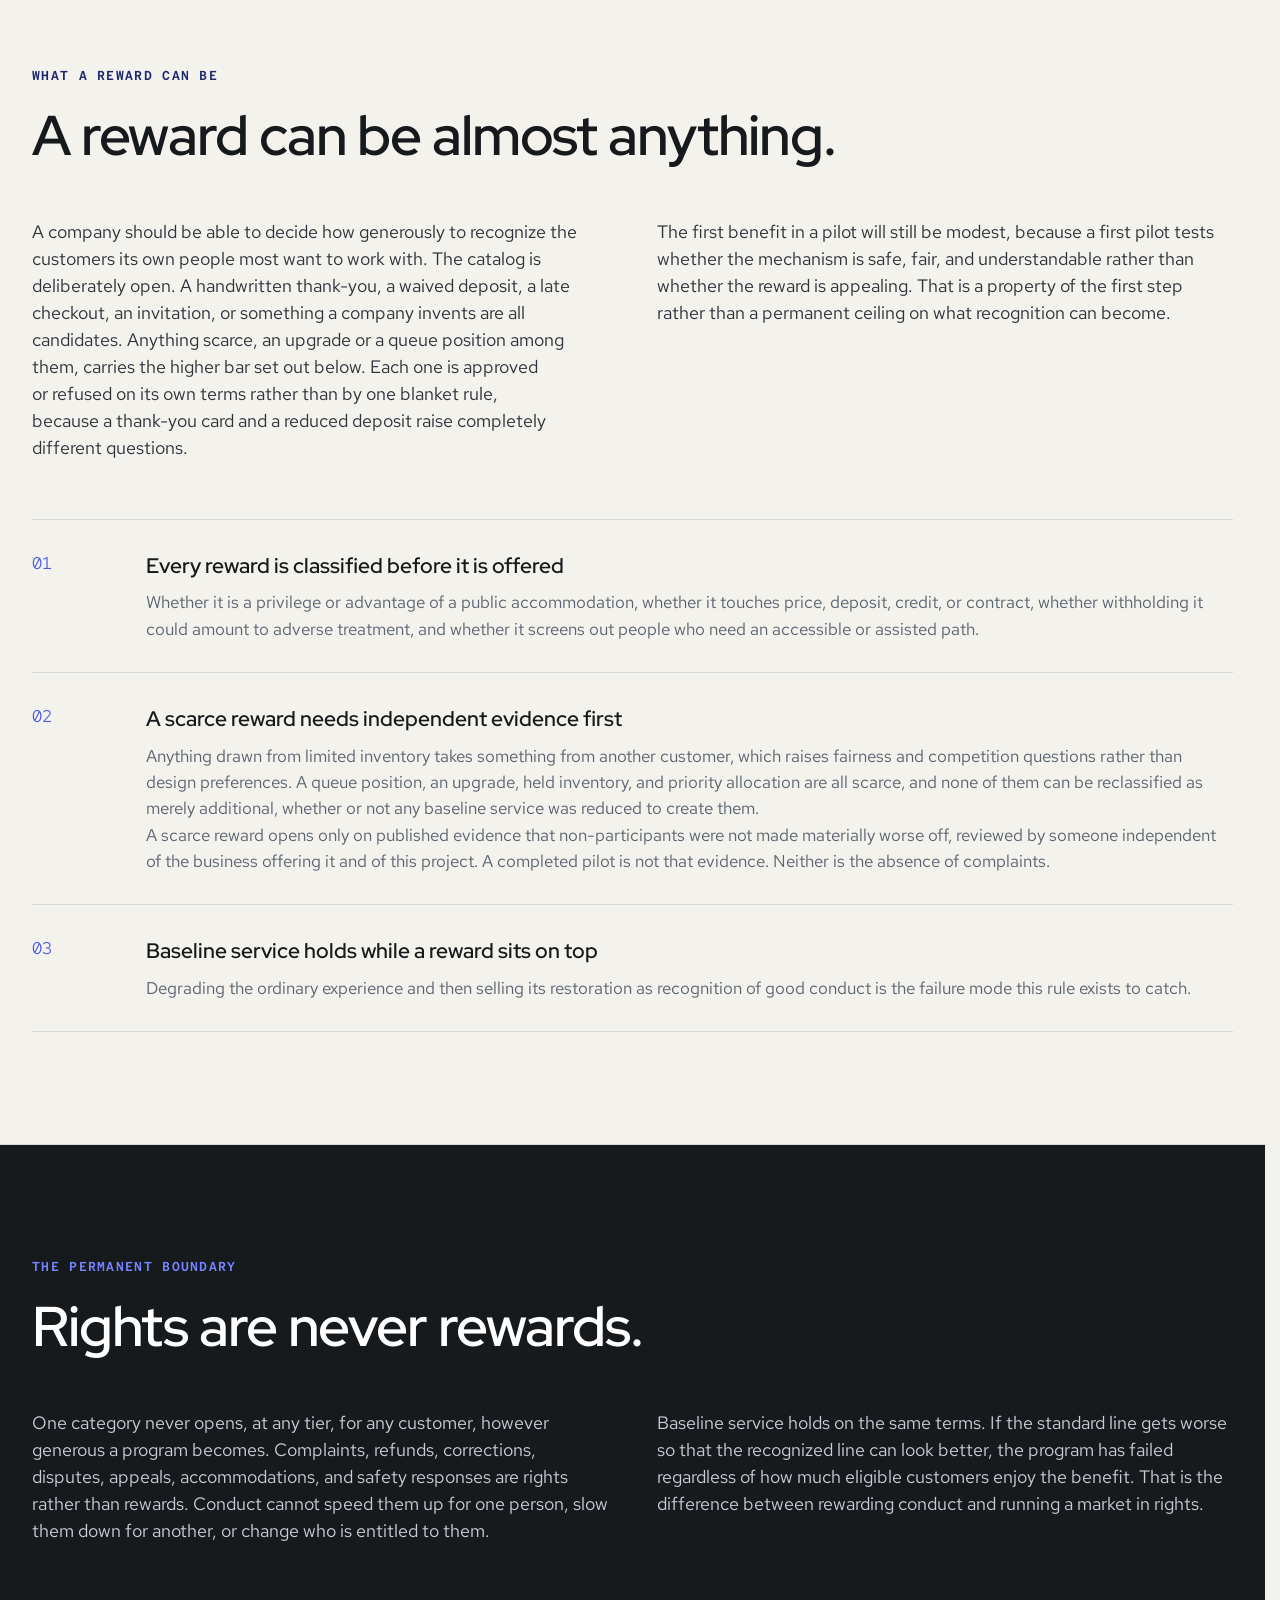
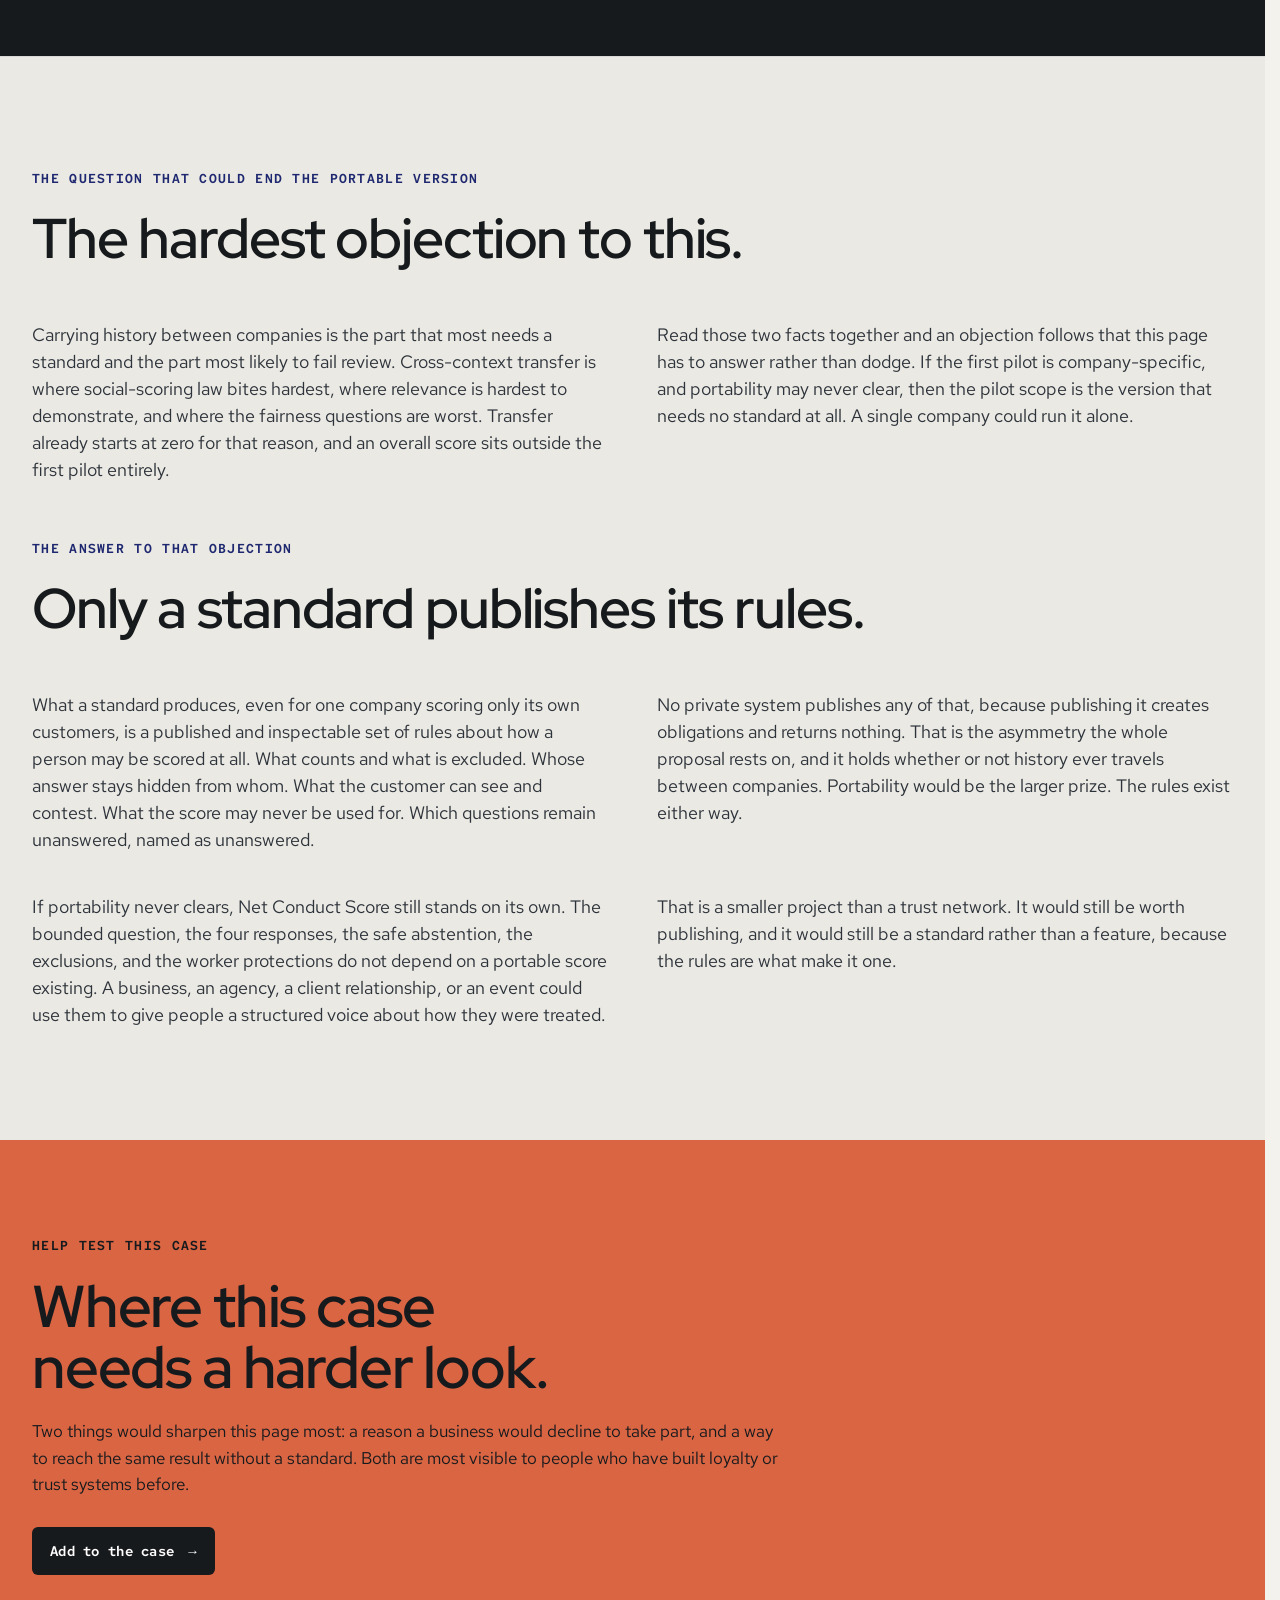
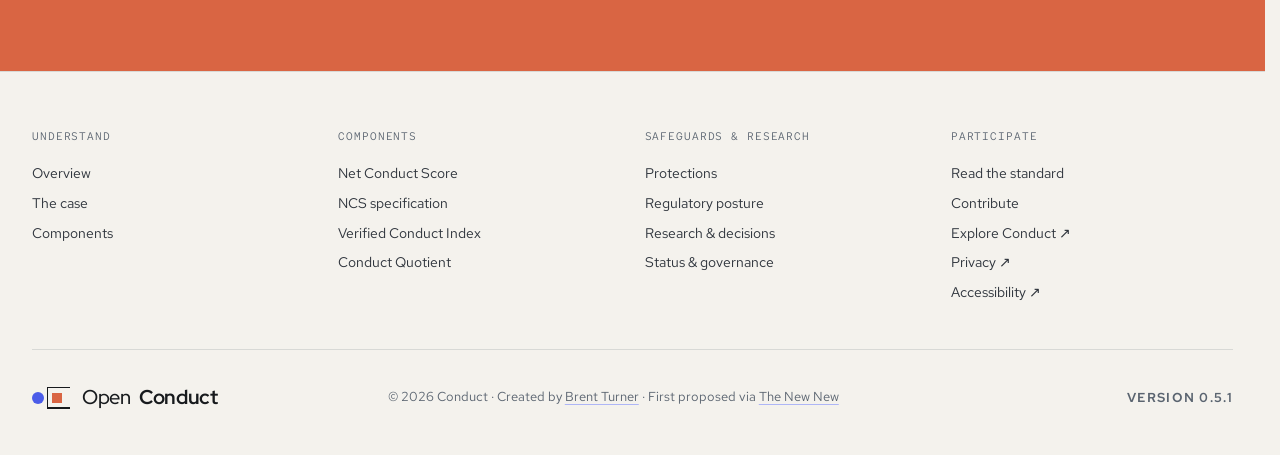
==== commit e5ea0c3c: "more content updates" ====
--- a/case-for-conduct/index.html
+++ b/case-for-conduct/index.html
@@ -50,7 +50,7 @@
       <header class="editorial-hero">
         <p class="document-type">THE CASE</p>
         <h1>Why this needs to be a standard.</h1>
-        <p>A single company could build a private version of this without asking anyone. That objection deserves a straight answer, so this page gives one, along with what a participating business might get, what a reward is allowed to be, and what survives if the portable version never clears review.</p>
+        <p>A single company could build a private version of this without asking anyone. This page answers it directly, and sets out what a participating business might get, what a reward is allowed to be, and what survives if the portable version never clears review.</p>
         <div class="editorial-actions">
           <a class="button button-ink" href="#necessity">Start with the objection <span aria-hidden="true">↓</span></a><a class="text-action" href="../contribute/">Add to the case <span aria-hidden="true">→</span></a>
         </div>
@@ -69,6 +69,25 @@
           <p>The reason to write a standard is that the private version keeps none of the protections. A company scoring its own customers has no reason to publish what counts, exclude spending, hide the worker's answer from that worker's manager, show the customer the record, or stop a low result from quietly shaping service. Each of those constraints costs the company something and returns it nothing, so a private system will not choose them. The standard makes them a condition of taking part.</p>
         </div>
       </section>
+      <section class="editorial-section editorial-ink" id="ask-not-infer">
+        <div class="editorial-heading">
+          <p class="document-type">THE COMPARISON THAT MATTERS</p>
+          <h2>The alternative already exists, and it infers.</h2>
+        </div>
+        <div class="two-column-copy">
+          <p>Customer conduct is already being scored, and not by anything like this. Call-center platforms are marketed as classifying emotion from voice, face, and word choice in real time, with <a href="https://www.cxtoday.com/contact-center/customer-emotion-ai-august-2026-compliance-cliff/" target="_blank" rel="noopener noreferrer">industry coverage</a> describing coverage of every interaction rather than a sample, and some products naming the specific emotions they claim to detect. Whether those products measure what they claim is a separate question from whether they are sold and deployed. Nobody asked the customer, no worker made a judgment, and the person being classified is not told the classification exists.</p>
+          <p>That is the actual competing design. The choice a business faces is not between this proposal and nothing. It is between a bounded question a person answers and a model that reads a face. The comparison is what makes a standard worth writing, because the second option requires no consent, no disclosure, and no standard at all.</p>
+        </div>
+        <div class="two-column-copy" style="margin-top: 40px;">
+          <p>Regulators have reached the same conclusion about the mechanism, though more narrowly than a headline would suggest. Article 5(1)(f) of the <a href="https://artificialintelligenceact.eu/article/5/" target="_blank" rel="noopener noreferrer">EU AI Act</a>, Regulation (EU) 2024/1689, prohibits AI systems that infer the emotions of a person in the workplace and in education institutions, except for medical or safety reasons. It has applied since 2 February 2025 and sits in the instrument's highest penalty tier. Emotion inference aimed at customers rather than workers was not banned but reclassified as high-risk on 2 August 2026, with a transparency duty owed to the person it is applied to.</p>
+          <p>Those rules leave more unregulated than they reach, in three specific ways. The prohibition reaches emotion inferred from <em>biometric</em> data, so inference drawn from word choice or a transcript falls outside it. Enforcement is early, with no public action against a prohibited practice announced as of March 2026. And the instrument is European, with no federal equivalent in the United States, which is where a first pilot would most likely sit.</p>
+        </div>
+        <div class="two-column-copy" style="margin-top: 40px;">
+          <p>If regulators are already restricting emotion inference, a standard looks redundant. The two instruments do different work. A prohibition removes a mechanism. It does not publish what may be counted, require that a worker's answer stay hidden from that worker's manager, give a person a record they can inspect and contest, or put anything in the consumer's hands that they choose whether to offer. Law can forbid the bad version. It cannot specify the good one, and it does not appear to be trying.</p>
+          <p>What this proposal does is refuse the mechanism in its own rules. The <a href="../standard/0.5/net-conduct-score/#eligibility">NCS specification</a> requires that every response be a deliberate act by a person who was present, and prohibits facial analysis, voice and tone analysis, sentiment classification, affect detection, and biometric signals as inputs, including as suggestions offered to a worker. Responses may not train a model that infers emotion or conduct about anyone. That is a constitutional prohibition rather than a preference, and it is the specific thing a private system would have no reason to adopt.</p>
+        </div>
+        <p class="fine-print">This section describes what published instruments say and what products are marketed as doing. It is not a claim that this proposal prevents emotion inference, or that a standard would slow its adoption. Neither has been demonstrated.</p>
+      </section>
       <section class="editorial-section" id="only-a-standard">
         <div class="editorial-heading">
           <p class="document-type">WHAT A PRIVATE VERSION CANNOT HOLD</p>
@@ -151,7 +170,7 @@
           <h2>A reward can be almost anything.</h2>
         </div>
         <div class="two-column-copy">
-          <p>A company should be able to decide how generously to recognize the customers its own people most want to work with. The catalog is deliberately open. A handwritten thank-you, a real upgrade, a waived deposit, an invitation, or something a company invents are all candidates. Each one is approved or refused on its own terms rather than by one blanket rule, because a thank-you card and a reduced deposit raise completely different questions.</p>
+          <p>A company should be able to decide how generously to recognize the customers its own people most want to work with. The catalog is deliberately open. A handwritten thank-you, a waived deposit, a late checkout, an invitation, or something a company invents are all candidates. Anything scarce, an upgrade or a queue position among them, carries the higher bar set out below. Each one is approved or refused on its own terms rather than by one blanket rule, because a thank-you card and a reduced deposit raise completely different questions.</p>
           <p>The first benefit in a pilot will still be modest, because a first pilot tests whether the mechanism is safe, fair, and understandable rather than whether the reward is appealing. That is a property of the first step rather than a permanent ceiling on what recognition can become.</p>
         </div>
         <div class="prohibited-list">
@@ -214,7 +233,7 @@
       <section class="editorial-cta">
         <p class="document-type">HELP TEST THIS CASE</p>
         <h2>Where this case needs a harder look.</h2>
-        <p>Two things would sharpen this page most: a reason a business would decline to take part, and a way to reach the same result without a standard. If you have run a loyalty program or a trust system, you have seen both.</p><a class="button button-ink" href="../contribute/">Add to the case <span aria-hidden="true">→</span></a>
+        <p>Two things would sharpen this page most: a reason a business would decline to take part, and a way to reach the same result without a standard. Both are most visible to people who have built loyalty or trust systems before.</p><a class="button button-ink" href="../contribute/">Add to the case <span aria-hidden="true">→</span></a>
       </section>
     </div>
     <footer class="open-footer">
@@ -253,7 +272,7 @@
           <span class="open-mark" aria-hidden="true"><span class="open-mark-frame"></span><span class="open-mark-circle"></span><span class="open-mark-square"></span></span><span><em>Open</em> Conduct</span>
         </div>
         <p class="footer-origin">© 2026 Conduct · Created by <a href="https://brentturner.is">Brent Turner</a> · First proposed via <a href="https://thenewnew.is/p/conduct-quotient-cq-net-conduct-score-ncs">The New New</a></p>
-        <p class="footer-version">VERSION 0.5</p>
+        <p class="footer-version">VERSION 0.5.1</p>
       </div>
     </footer>
   </main>
